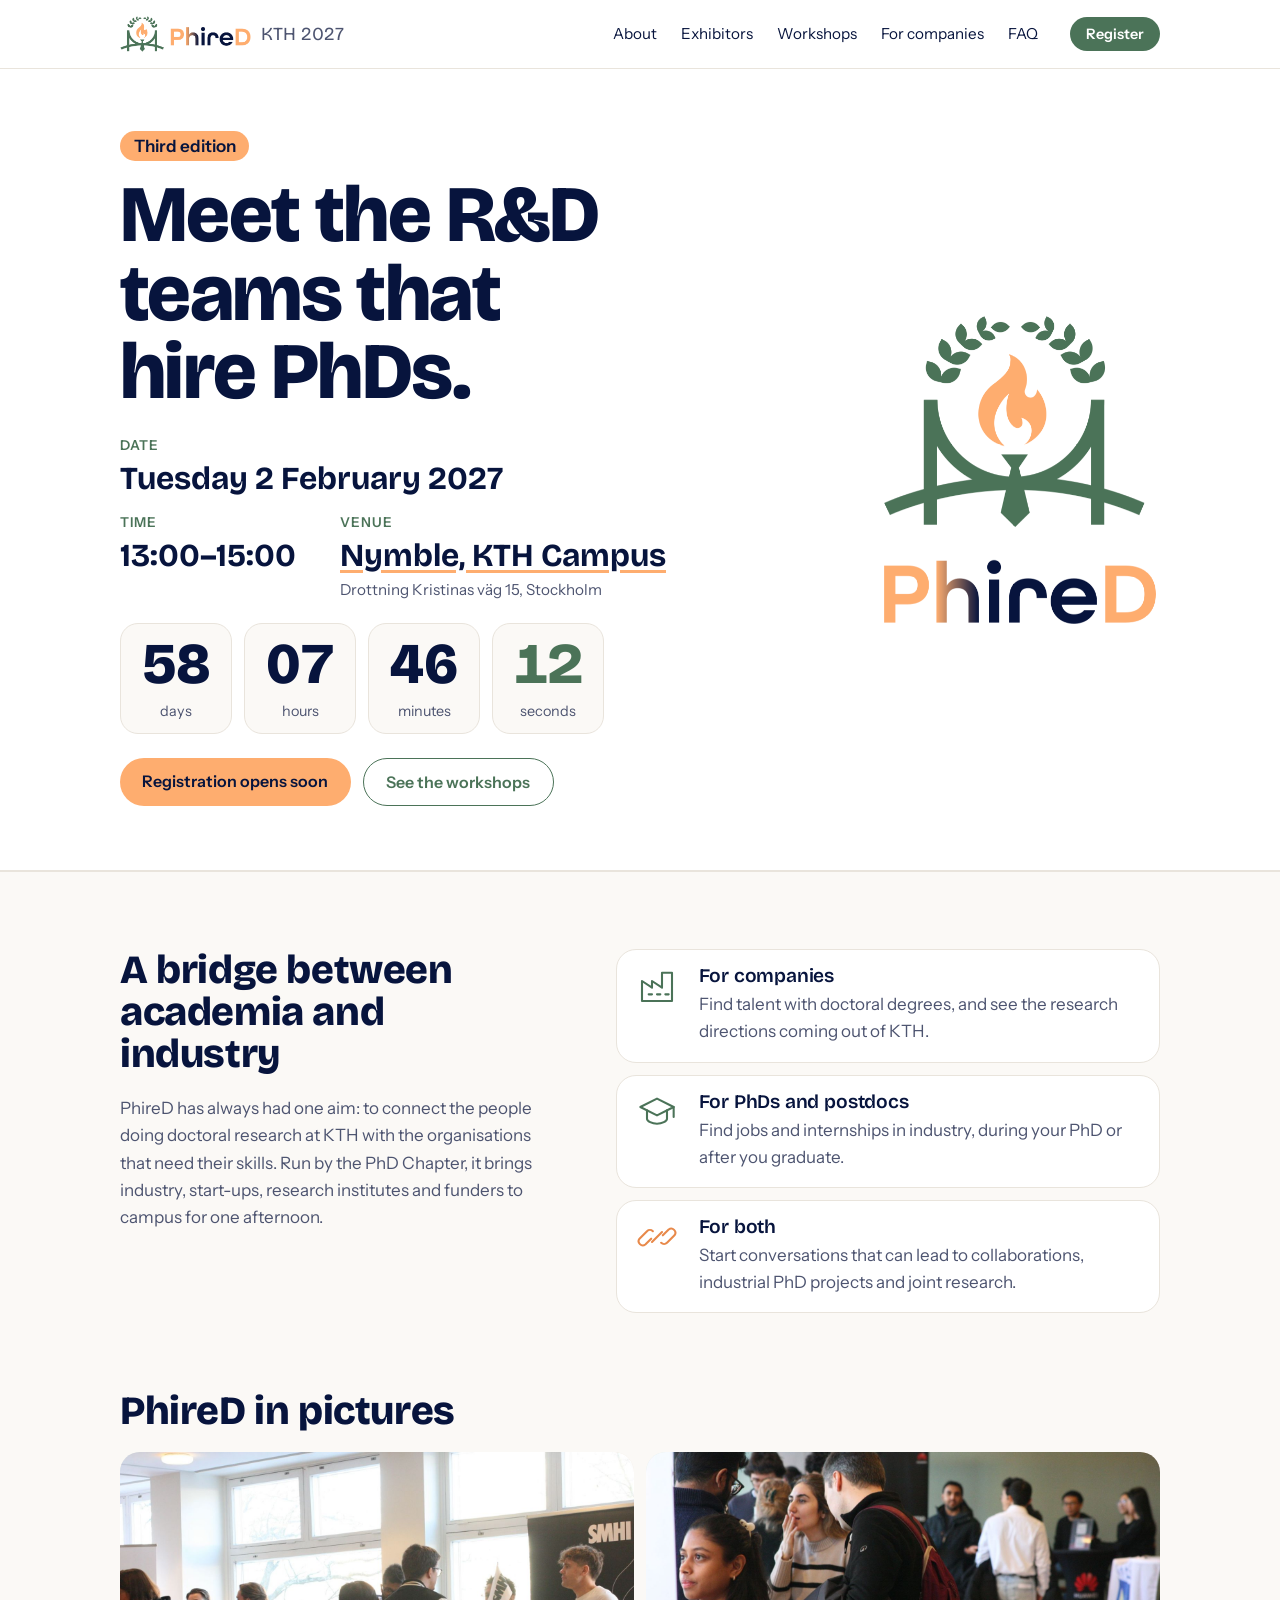
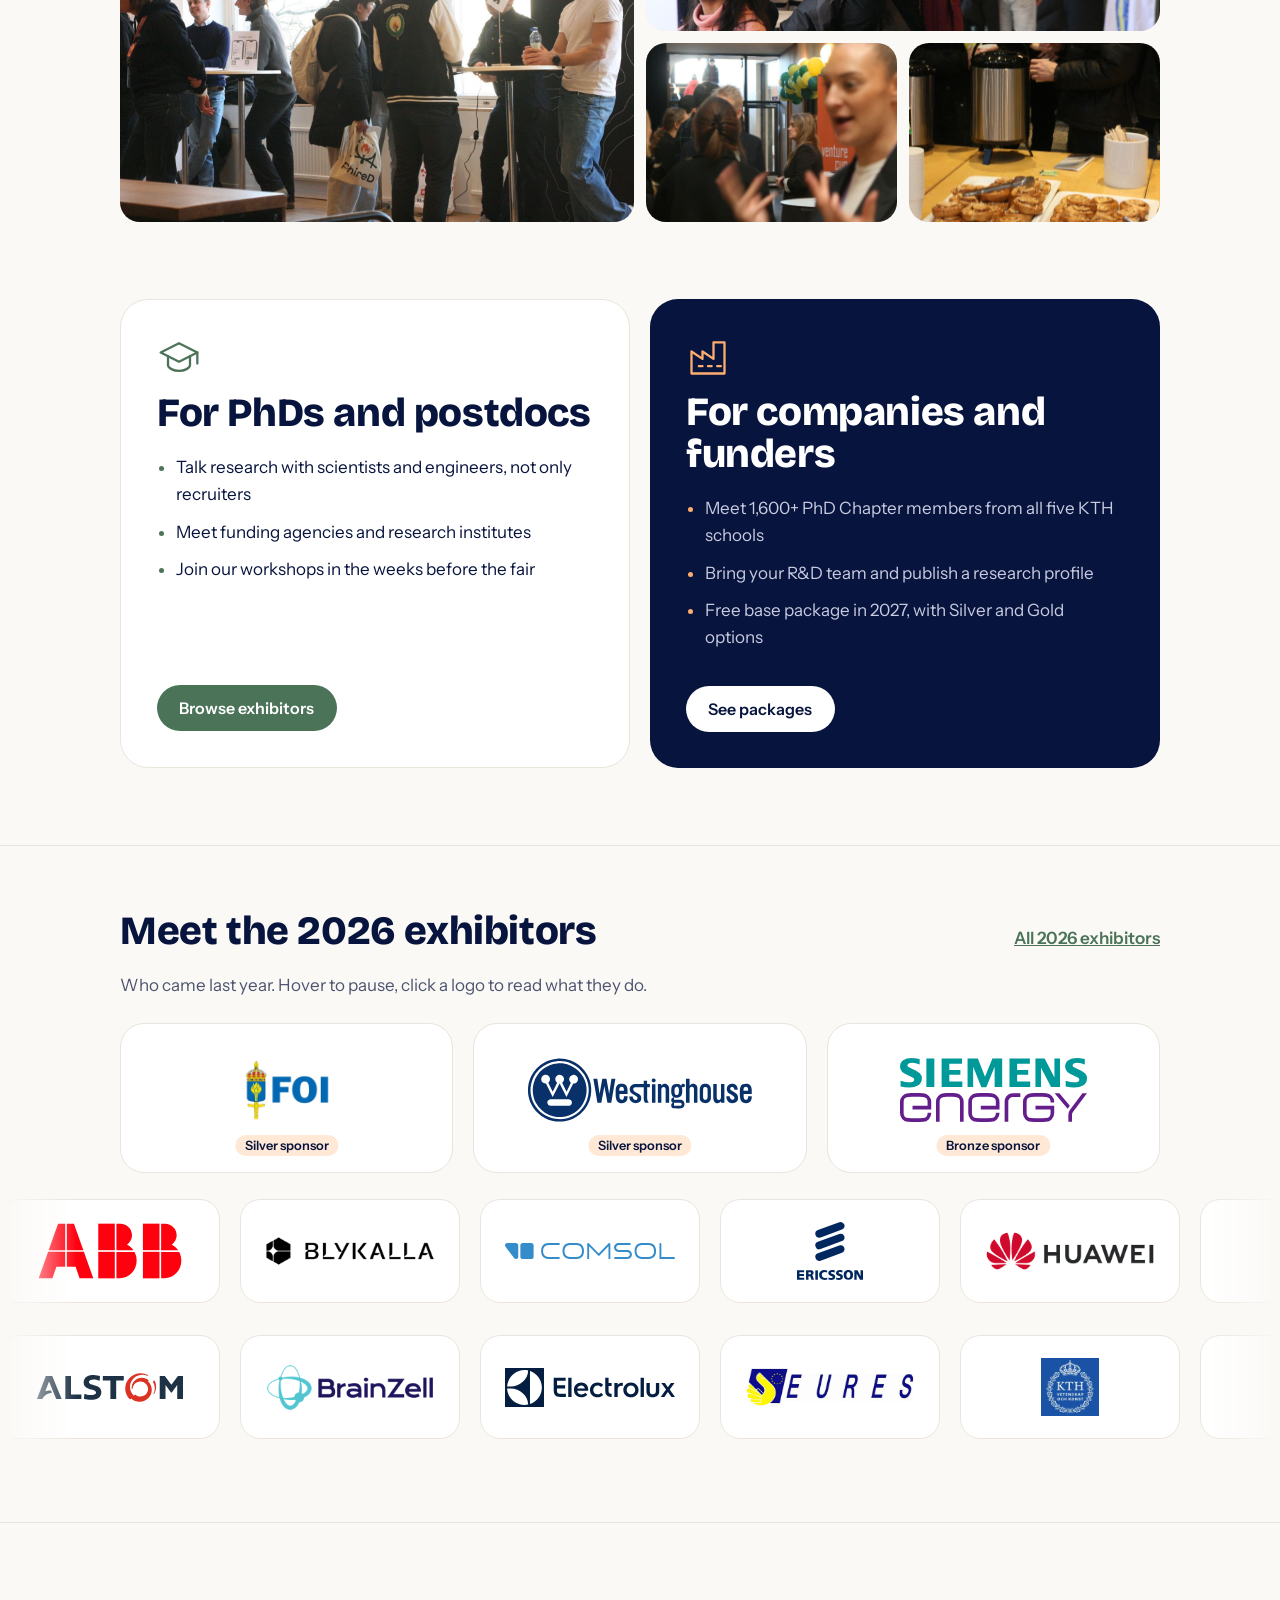
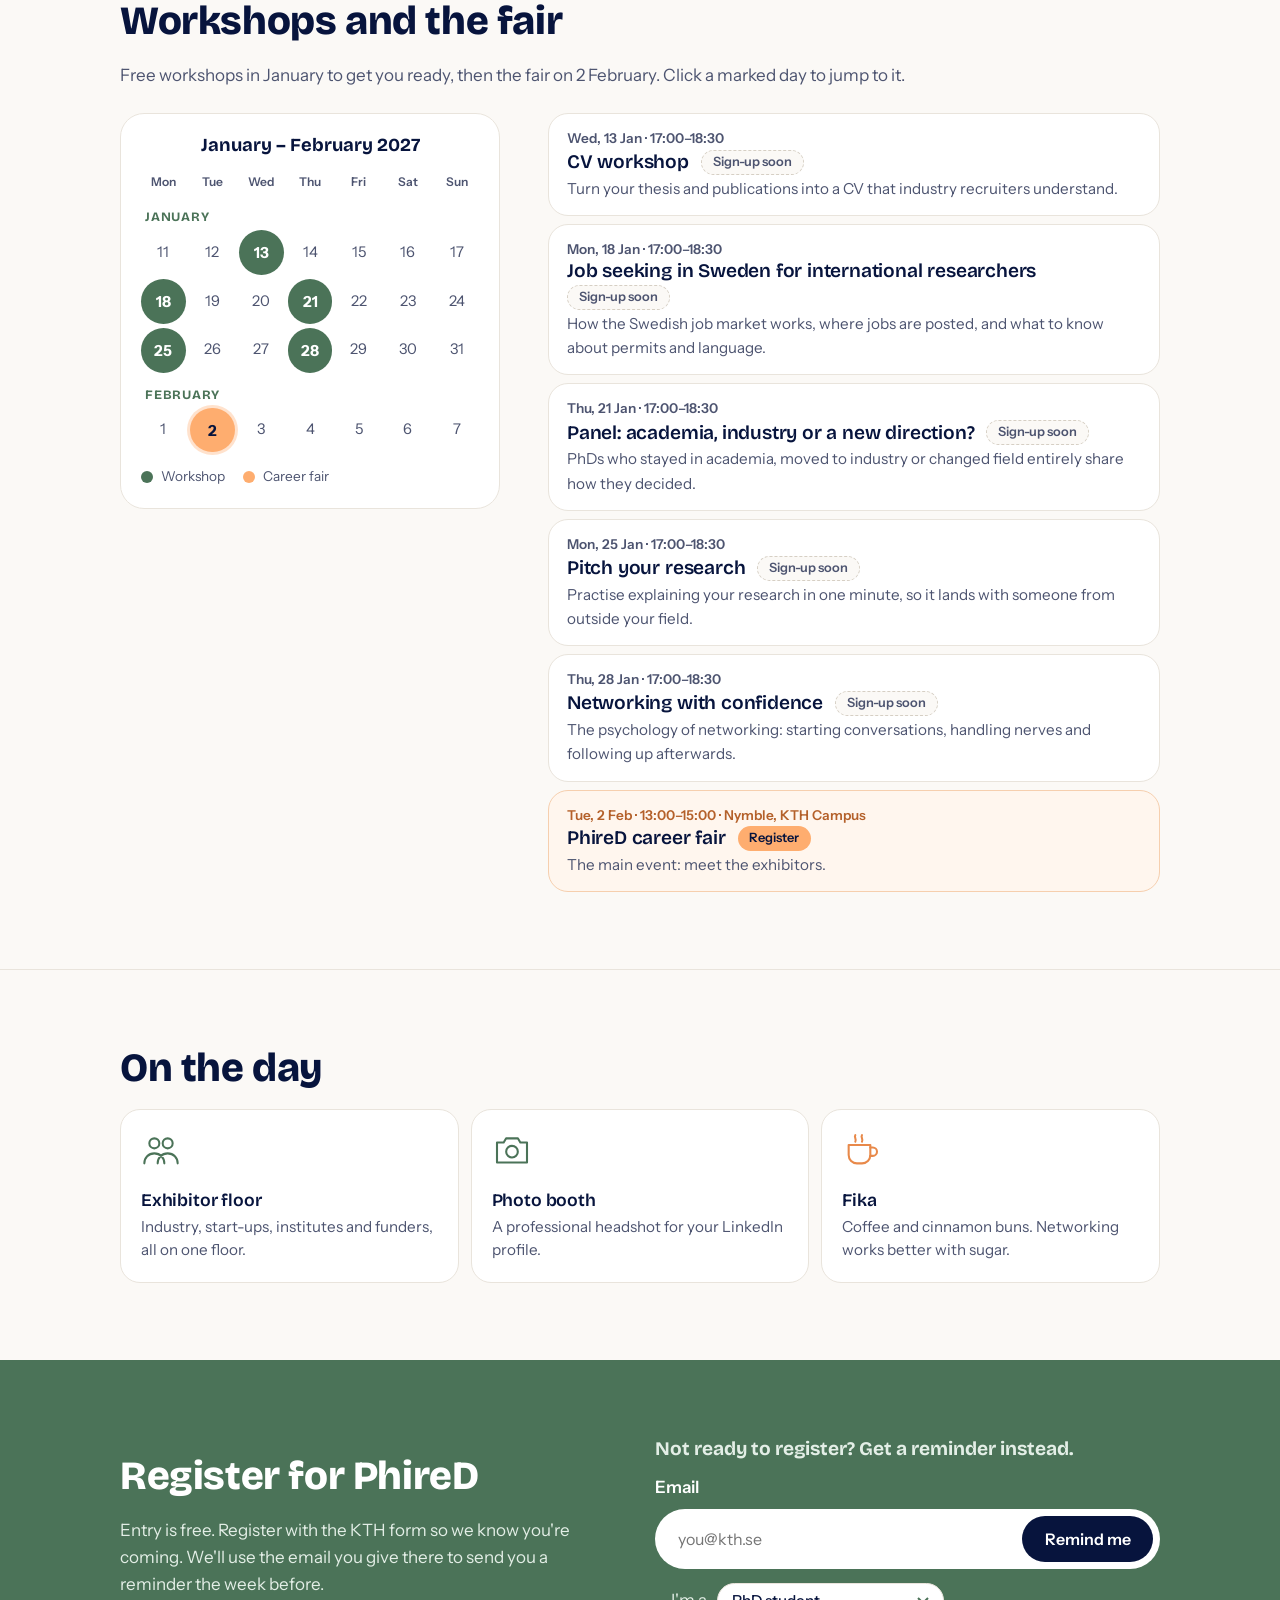
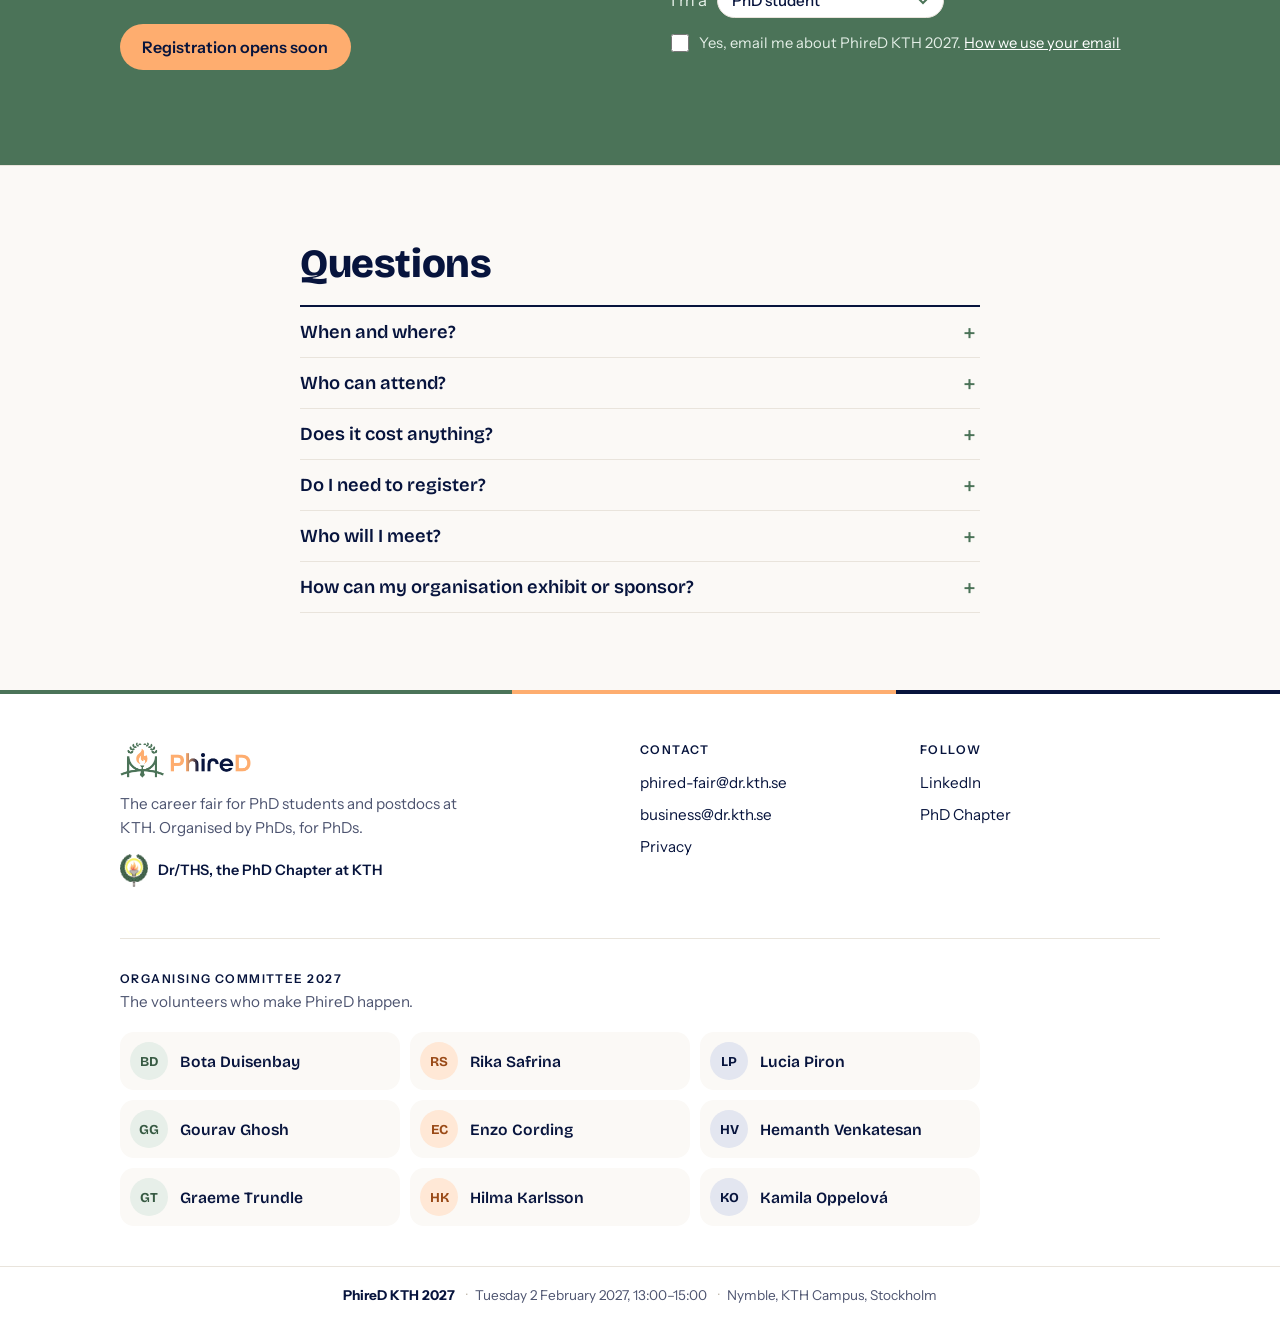
==== index.html @ 4b5f5752 "testing new design and feedback" ====
<!doctype html>
<html lang="en">
<head>
  <meta charset="utf-8">
  <meta name="viewport" content="width=device-width, initial-scale=1">
  <title>PhireD KTH 2027 – Career fair for PhDs and postdocs</title>
  <meta name="description" content="PhireD KTH is the career fair for PhD students and postdocs at KTH. Meet companies, research institutes and funding agencies on 2 February 2027, 13:00–15:00 at Nymble, KTH Campus. Free entry.">

  <meta property="og:title" content="PhireD KTH 2027 – Career fair for PhDs and postdocs">
  <meta property="og:description" content="A bridge between academia and industry. 2 February 2027, 13:00–15:00 at Nymble, KTH Campus. Free entry.">
  <meta property="og:url" content="https://phired.se/">
  <meta property="og:type" content="website">
  <meta property="og:image" content="https://phired.se/images/og.jpg">
  <meta property="og:image:width" content="1200">
  <meta property="og:image:height" content="630">
  <meta name="twitter:card" content="summary_large_image">

  <link rel="icon" href="images/favicon.png" type="image/png">
  <link rel="apple-touch-icon" href="images/apple-touch-icon.png">
  <link rel="preload" href="fonts/bricolage-grotesque.woff" as="font" type="font/woff" crossorigin>
  <link rel="stylesheet" href="style/style.css?v=20261113-10">
</head>
<body id="top">
  <a class="skip-link" href="#main">Skip to content</a>

  <header class="site-header">
    <div class="wrap header-inner">
      <a class="brand" href="./" aria-label="PhireD KTH 2027 home">
        <img class="brand-logo" src="images/phired-logo-wide.png" alt="PhireD" width="131" height="36">
        <span>KTH 2027</span>
      </a>
      <nav class="nav" aria-label="Main">
        <a href="./#why">About</a>
        <a href="companies.html">Exhibitors</a>
        <a href="./#workshops">Workshops</a>
        <a href="exhibit.html">For companies</a>
        <a href="./#faq">FAQ</a>
      </nav>
      <a class="btn btn-small" href="./#register-now">Register</a>
    </div>
  </header>

  <main id="main">

    <!-- HERO with countdown -->
    <section class="hero hero-light">
      <div class="wrap hero-inner">
        <div class="hero-copy">
          <p class="hero-chip"><span class="chip">Third edition</span></p>
          <h1>Meet the R&amp;D teams that hire&nbsp;PhDs.</h1>

          <dl class="event-facts">
            <div>
              <dt>Date</dt>
              <dd><time datetime="2027-02-02">Tuesday 2 February 2027</time></dd>
            </div>
            <div>
              <dt>Time</dt>
              <dd><time datetime="2027-02-02T13:00">13:00</time>–<time datetime="2027-02-02T15:00">15:00</time></dd>
            </div>
            <div>
              <dt>Venue</dt>
              <dd><a href="https://maps.google.com/?q=Nymble+KTH+Stockholm" target="_blank" rel="noopener">Nymble, KTH Campus</a><span class="venue-sub">Drottning Kristinas väg 15, Stockholm</span></dd>
            </div>
          </dl>

          <div class="countdown" id="countdown">
            <p class="visually-hidden" id="countdown-sr"></p>
            <div class="cd-units" aria-hidden="true">
              <div><span class="cd-num" data-unit="days">--</span><span class="cd-label">days</span></div>
              <div><span class="cd-num" data-unit="hours">--</span><span class="cd-label">hours</span></div>
              <div><span class="cd-num" data-unit="minutes">--</span><span class="cd-label">minutes</span></div>
              <div><span class="cd-num" data-unit="seconds">--</span><span class="cd-label">seconds</span></div>
            </div>
            <p class="cd-note" id="countdown-note"></p>
          </div>

          <div class="hero-actions">
            <a class="btn btn-bright" href="#register-now" data-register>Register for free</a>
            <a class="btn btn-ghost" href="#workshops">See the workshops</a>
          </div>
        </div>
        <img class="hero-logo" src="images/phired-logo-stacked.png" alt="PhireD logo: a torch under a laurel wreath, above a bridge" width="320" height="361">
      </div>
    </section>

    <!-- WHY -->
    <section class="section" id="why">
      <div class="wrap why">
        <div class="why-copy">
          <h2>A bridge between academia and industry</h2>
          <p>PhireD has always had one aim: to connect the people doing doctoral research at KTH with the organisations that need their skills. Run by the PhD Chapter, it brings industry, start-ups, research institutes and funders to campus for one afternoon.</p>
        </div>
        <ul class="bridge">
          <li>
            <svg viewBox="0 0 48 48" aria-hidden="true"><path d="M6 42V18l12 8v-8l12 8V8h12v34z"/><path d="M14 34h4M24 34h4M34 34h4"/></svg>
            <h3>For companies</h3>
            <p>Find talent with doctoral degrees, and see the research directions coming out of KTH.</p>
          </li>
          <li>
            <svg viewBox="0 0 48 48" aria-hidden="true"><path d="M4 18 24 8l20 10-20 10z"/><path d="M12 22v10c0 3 6 6 12 6s12-3 12-6V22"/><path d="M44 18v12"/></svg>
            <h3>For PhDs and postdocs</h3>
            <p>Find jobs and internships in industry, during your PhD or after you graduate.</p>
          </li>
          <li>
            <svg viewBox="0 0 48 48" aria-hidden="true"><path d="M17 26l-7 7a5 5 0 0 1-7-7l9-9a5 5 0 0 1 7 0"/><path d="M31 22l7-7a5 5 0 0 1 7 7l-9 9a5 5 0 0 1-7 0"/><path d="M18 30l12-12"/></svg>
            <h3>For both</h3>
            <p>Start conversations that can lead to collaborations, industrial PhD projects and joint research.</p>
          </li>
        </ul>
      </div>
    </section>

    <!-- PHOTOS -->
    <section class="section photos-section" aria-labelledby="photos-title">
      <div class="wrap">
        <h2 id="photos-title">PhireD in pictures</h2>
        <div class="mosaic">
          <figure class="photo photo-big"><img src="images/2026/smhi.jpg" alt="PhD students talking with SMHI researchers at their booth, one carrying a PhireD tote bag" loading="lazy"></figure>
          <figure class="photo photo-wide"><img src="images/2026/crowd.jpg" alt="A crowd of PhD students on the fair floor, with the Huawei booth behind them" loading="lazy"></figure>
          <figure class="photo"><img style="object-position: 30% 40%" src="images/2026/venturecup.jpg" alt="Conversations by the Venture Cup booth, with green and yellow balloons" loading="lazy"></figure>
          <figure class="photo"><img style="object-position: 50% 85%" src="images/2026/fika.jpg" alt="Attendees chatting over coffee and cinnamon buns" loading="lazy"></figure>
        </div>
      </div>
    </section>

    <!-- AUDIENCES -->
    <section class="section audiences">
      <div class="wrap split">
        <article class="panel panel-light" id="phds">
          <svg class="panel-icon" viewBox="0 0 48 48" aria-hidden="true"><path d="M4 18 24 8l20 10-20 10z"/><path d="M12 22v10c0 3 6 6 12 6s12-3 12-6V22"/><path d="M44 18v12"/></svg>
          <h2>For PhDs and postdocs</h2>
          <ul>
            <li>Talk research with scientists and engineers, not only recruiters</li>
            <li>Meet funding agencies and research institutes</li>
            <li>Join our workshops in the weeks before the fair</li>
          </ul>
          <a class="btn" href="companies.html">Browse exhibitors</a>
        </article>

        <article class="panel panel-dark" id="companies">
          <svg class="panel-icon" viewBox="0 0 48 48" aria-hidden="true"><path d="M6 42V18l12 8v-8l12 8V8h12v34z"/><path d="M14 34h4M24 34h4M34 34h4"/></svg>
          <h2>For companies and funders</h2>
          <ul>
            <li>Meet 1,600+ PhD Chapter members from all five KTH schools</li>
            <li>Bring your R&amp;D team and publish a research profile</li>
            <li>Free base package in 2027, with Silver and Gold options</li>
          </ul>
          <a class="btn btn-invert" href="exhibit.html">See packages</a>
        </article>
      </div>
    </section>

    <!-- 2026 EXHIBITORS -->
    <section class="section wall-section" aria-labelledby="wall-title">
      <div class="wrap">
        <div class="section-head">
          <h2 id="wall-title">Meet the 2026 exhibitors</h2>
          <a class="text-link" href="companies.html#2026">All 2026 exhibitors</a>
        </div>
        <p class="section-intro">Who came last year. Hover to pause, click a logo to read what they do.</p>
        <div class="wall" id="exhibitor-wall"></div>
      </div>
    </section>

    <dialog class="co-dialog" id="co-dialog" aria-labelledby="co-dialog-title">
      <button type="button" class="dlg-close" aria-label="Close">×</button>
      <div class="dlg-content"></div>
    </dialog>

    <!-- WORKSHOPS CALENDAR -->
    <section class="section" id="workshops">
      <div class="wrap">
        <h2>Workshops and the fair</h2>
        <p class="section-intro">Free workshops in January to get you ready, then the fair on 2 February. Click a marked day to jump to it.</p>
        <div class="cal-wrap">
          <div class="cal" aria-label="Workshop calendar">
            <p class="cal-title" id="cal-title"></p>
            <div class="cal-grid" id="cal-grid"></div>
            <p class="cal-legend"><span class="key key-ws"></span>Workshop <span class="key key-fair"></span>Career fair</p>
          </div>
          <ol class="workshops" id="workshop-list"></ol>
        </div>
      </div>
    </section>

    <!-- WHAT'S ON -->
    <section class="section" id="whats-on">
      <div class="wrap">
        <h2>On the day</h2>
        <ul class="features">
          <li>
            <svg viewBox="0 0 48 48" aria-hidden="true"><circle cx="16" cy="16" r="6"/><circle cx="32" cy="16" r="6"/><path d="M4 40c0-7 5-12 12-12s12 5 12 12M20 40c0-7 5-12 12-12s12 5 12 12"/></svg>
            <h3>Exhibitor floor</h3>
            <p>Industry, start-ups, institutes and funders, all on one floor.</p>
          </li>
          <li>
            <svg viewBox="0 0 48 48" aria-hidden="true"><path d="M6 15h8l3-5h14l3 5h8v24H6z"/><circle cx="24" cy="26" r="7"/></svg>
            <h3>Photo booth</h3>
            <p>A professional headshot for your LinkedIn profile.</p>
          </li>
          <li>
            <svg viewBox="0 0 48 48" aria-hidden="true"><path d="M8 18h26v12a10 10 0 0 1-10 10h-6A10 10 0 0 1 8 30z"/><path d="M34 21h3a5 5 0 0 1 0 10h-3M16 6c-2 3 2 5 0 8M24 6c-2 3 2 5 0 8"/></svg>
            <h3>Fika</h3>
            <p>Coffee and cinnamon buns. Networking works better with sugar.</p>
          </li>
        </ul>
      </div>
    </section>

    <!-- REGISTER -->
    <section class="signup-band" id="register-now" aria-labelledby="register-title">
      <div class="wrap signup-inner">
        <div>
          <h2 id="register-title">Register for PhireD</h2>
          <p>Entry is free. Register with the KTH form so we know you're coming. We'll use the email you give there to send you a reminder the week before.</p>
          <a class="btn btn-bright" href="#reminders" data-register data-soon="Registration opens soon">Register with the KTH form</a>
        </div>
        <form class="signup" id="register" novalidate>
          <p class="signup-title" id="reminders">Not ready to register? Get a reminder instead.</p>
          <label for="email">Email</label>
          <div class="signup-row">
            <input id="email" name="email" type="email" autocomplete="email" placeholder="you@kth.se" required>
            <button class="btn" type="submit">Remind me</button>
          </div>
          <div class="signup-extra">
            <label class="inline" for="role">I'm a</label>
            <select id="role" name="role">
              <option>PhD student</option>
              <option>Postdoc</option>
              <option>Master's student</option>
              <option>Company or organisation</option>
              <option>Other</option>
            </select>
          </div>
          <label class="consent" for="consent">
            <input id="consent" name="consent" type="checkbox" required>
            <span>Yes, email me about PhireD KTH 2027. <a href="privacy.html">How we use your email</a></span>
          </label>
          <p class="signup-msg" role="status" aria-live="polite"></p>
        </form>
      </div>
    </section>

    <!-- FAQ -->
    <section class="section faq" id="faq">
      <div class="wrap narrow">
        <h2>Questions</h2>
        <details>
          <summary>When and where?</summary>
          <p>Tuesday 2 February 2027, 13:00–15:00, at Nymble, the student union house on KTH Campus, Drottning Kristinas väg 15 (<a href="https://maps.google.com/?q=Nymble+KTH+Stockholm">map</a>).</p>
        </details>
        <details>
          <summary>Who can attend?</summary>
          <p>PhD students and postdocs at any stage, from KTH and other universities.</p>
        </details>
        <details>
          <summary>Does it cost anything?</summary>
          <p>No. Entry is free, and so are the workshops.</p>
        </details>
        <details>
          <summary>Do I need to register?</summary>
          <p>Yes, please <a href="#register-now">register with the KTH form</a>. It helps us plan, and we'll send you a reminder the week before. Workshops have their own sign-up, linked in the <a href="#workshops">calendar</a>.</p>
        </details>
        <details>
          <summary>Who will I meet?</summary>
          <p>Companies, research institutes such as RISE and FOI, start-ups, and funders such as the Swedish Research Council and SSF. Many bring people from their R&amp;D teams.</p>
        </details>
        <details>
          <summary>How can my organisation exhibit or sponsor?</summary>
          <p>See the <a href="exhibit.html">packages for companies</a>, or email <a href="mailto:business@dr.kth.se">business@dr.kth.se</a>.</p>
        </details>
      </div>
    </section>


  </main>

  <footer class="site-footer">
    <div class="wrap footer-top">
      <div class="footer-about">
        <img class="footer-logo" src="images/phired-logo-wide.png" alt="PhireD" width="131" height="36">
        <p>The career fair for PhD students and postdocs at KTH. Organised by PhDs, for PhDs.</p>
        <a class="footer-chapter" href="https://www.dr.kth.se/">
          <img src="images/phd-chapter-logo.png" alt="" width="28" height="32">
          <span>Dr/THS, the PhD Chapter at KTH</span>
        </a>
      </div>
      <div>
        <p class="footer-head">Contact</p>
        <ul class="footer-links">
          <li><a href="mailto:phired-fair@dr.kth.se">phired-fair@dr.kth.se</a></li>
          <li><a href="mailto:business@dr.kth.se">business@dr.kth.se</a></li>
          <li><a href="privacy.html">Privacy</a></li>
        </ul>
      </div>
      <div>
        <p class="footer-head">Follow</p>
        <ul class="footer-links">
          <li><a href="https://www.linkedin.com/company/phired-kth/">LinkedIn</a></li>
          <li><a href="https://www.dr.kth.se/">PhD Chapter</a></li>
        </ul>
      </div>
    </div>

    <div class="wrap">
      <div class="footer-crew">
      <p class="footer-head">Organising committee 2027</p>
      <p class="footer-crew-intro">The volunteers who make PhireD happen.</p>
      <!-- The order is shuffled on every page load (js/site.js). To add roles later, give everyone one:
           <li><span class="avatar-sm">AB</span>Name <small>Role</small></li> -->
      <ul class="footer-team" id="footer-team">
          <li><span class="avatar-sm" aria-hidden="true">EC</span>Enzo Cording</li>
          <li><span class="avatar-sm" aria-hidden="true">BD</span>Bota Duisenbay</li>
          <li><span class="avatar-sm" aria-hidden="true">GG</span>Gourav Ghosh</li>
          <li><span class="avatar-sm" aria-hidden="true">HK</span>Hilma Karlsson</li>
          <li><span class="avatar-sm" aria-hidden="true">KO</span>Kamila Oppelová</li>
          <li><span class="avatar-sm" aria-hidden="true">LP</span>Lucia Piron</li>
          <li><span class="avatar-sm" aria-hidden="true">RS</span>Rika Safrina</li>
          <li><span class="avatar-sm" aria-hidden="true">GT</span>Graeme Trundle</li>
          <li><span class="avatar-sm" aria-hidden="true">HV</span>Hemanth Venkatesan</li>
      </ul>
      </div>
    </div>

    <div class="footer-bottom">
      <p><b>PhireD KTH 2027</b> <span>Tuesday 2 February 2027, 13:00–15:00</span> <span>Nymble, KTH Campus, Stockholm</span></p>
    </div>
  </footer>

  <script src="data/companies.js?v=20261113-10"></script>
  <script src="js/site.js?v=20261113-10"></script>
</body>
</html>
---- style/style.css ----
/* PhireD KTH 2027 */

/* Fonts are hosted here (SIL Open Font License, see fonts/OFL-*.txt) */
@font-face {
  font-family: "Bricolage Grotesque";
  src: url("../fonts/bricolage-grotesque.woff") format("woff");
  font-weight: 200 800;
  font-display: swap;
}
@font-face {
  font-family: "Instrument Sans";
  src: url("../fonts/instrument-sans.woff") format("woff");
  font-weight: 400 700;
  font-display: swap;
}

:root {
  --paper: #fbf9f6;
  --ink: #07143d;
  --ink-soft: #4d5470;
  --signal: #4b7358;
  --signal-deep: #375a43;
  --marigold: #fead6f;
  --line: #e9e4dc;
  --white: #ffffff;

  --display: "Bricolage Grotesque", system-ui, sans-serif;
  --body: "Instrument Sans", system-ui, sans-serif;

  --wrap: 1120px;
  --gutter: clamp(16px, 4vw, 40px);
  --section: clamp(48px, 6vw, 80px);
}

*, *::before, *::after { box-sizing: border-box; }
[hidden] { display: none !important; }

html { scroll-behavior: smooth; scroll-padding-top: 80px; }

body {
  margin: 0;
  background: var(--paper);
  color: var(--ink);
  font-family: var(--body);
  font-size: 1.0625rem;
  line-height: 1.6;
  -webkit-font-smoothing: antialiased;
}

h1, h2, h3 {
  font-family: var(--display);
  line-height: 1.05;
  margin: 0 0 0.5em;
  letter-spacing: -0.01em;
}
h2 { font-size: clamp(1.75rem, 3.4vw, 2.5rem); font-weight: 800; }
h3 { font-size: 1.2rem; font-weight: 600; letter-spacing: -0.01em; }
p { margin: 0 0 1em; }
a { color: var(--signal); }

:focus-visible { outline: 3px solid var(--marigold); outline-offset: 3px; border-radius: 4px; }

.wrap { max-width: var(--wrap); margin: 0 auto; padding: 0 var(--gutter); }
.narrow { max-width: 760px; }

/* Buttons */
.btn {
  display: inline-block;
  font: 600 1rem/1 var(--body);
  padding: 0.95em 1.4em;
  border-radius: 999px;
  border: 0;
  background: var(--signal);
  color: var(--white);
  text-decoration: none;
  cursor: pointer;
  white-space: nowrap;
}
.btn:hover { background: var(--signal-deep); }
.btn-small { padding: 0.7em 1.1em; font-size: 0.9rem; }
.btn-invert { background: var(--white); color: var(--ink); }
.btn-invert:hover { background: var(--marigold); }

/* Header */
.site-header {
  position: sticky; top: 0; z-index: 10;
  background: var(--white);
  backdrop-filter: blur(8px);
  border-bottom: 1px solid var(--line);
}
.header-inner { display: flex; align-items: center; gap: 32px; height: 68px; }
.brand {
  display: flex; align-items: center; gap: 10px;
  font: 600 1.15rem var(--display);
  color: var(--ink); text-decoration: none;
}
.brand b { font-weight: 400; color: var(--ink-soft); }
.brand-logo { height: 36px; width: auto; display: block; }
.brand > span { font-weight: 400; color: var(--ink-soft); }
.nav { display: flex; gap: 24px; margin-left: auto; }
.nav a { color: var(--ink); text-decoration: none; font-size: 0.95rem; }
.nav a:hover { color: var(--signal); }
.nav a[aria-current="page"] { color: var(--signal); font-weight: 600; }

/* Hero */
.hero { padding: clamp(48px, 8vw, 104px) 0 clamp(64px, 9vw, 120px); overflow: hidden; }
.hero-inner { display: grid; grid-template-columns: 1.25fr 1fr; align-items: center; gap: 40px; }
.hero-when { display: flex; align-items: center; gap: 12px; font-weight: 500; color: var(--ink-soft); margin-bottom: 28px; }
.chip { background: var(--marigold); color: var(--ink); font-weight: 600; padding: 0.3em 0.8em; border-radius: 999px; }
.hero h1 {
  font-size: clamp(3rem, 8.2vw, 6.4rem);
  font-weight: 800;
  letter-spacing: -0.02em;
  line-height: 0.98;
  margin-bottom: 0.35em;
}
.lead { font-size: clamp(1.15rem, 1.8vw, 1.35rem); color: var(--ink-soft); max-width: 34ch; }

.signup { margin-top: 36px; max-width: 520px; }
.signup > label:first-child { display: block; font-weight: 600; margin-bottom: 10px; }
.signup-row { display: flex; gap: 8px; background: var(--white); border: 1px solid var(--line); border-radius: 999px; padding: 6px; }
.signup input[type="email"] {
  flex: 1; min-width: 0;
  border: 0; background: transparent;
  font: 1rem var(--body); color: var(--ink);
  padding: 0 16px;
}
.signup input[type="email"]:focus { outline: none; }
.signup-row:focus-within { border-color: var(--signal); box-shadow: 0 0 0 3px rgba(75, 115, 88, 0.2); }
.signup-msg { min-height: 1.6em; margin: 10px 0 0 16px; font-size: 0.95rem; color: var(--ink-soft); }

/* Sections */
.section { padding: var(--section) 0; border-top: 1px solid var(--line); }
.section-intro { color: var(--ink-soft); margin-bottom: 24px; }

.two-col { display: grid; grid-template-columns: 1.3fr 1fr; gap: clamp(32px, 6vw, 88px); align-items: start; }
.two-col p { max-width: 62ch; }

.facts { margin: 0; border-top: 2px solid var(--ink); }
.facts div { display: grid; grid-template-columns: 110px 1fr; gap: 16px; padding: 14px 0; border-bottom: 1px solid var(--line); }
.facts dt { font-weight: 600; }
.facts dd { margin: 0; color: var(--ink-soft); }

/* Audiences */
.audiences { border-top: 0; padding-top: 0; }
.split { display: grid; grid-template-columns: 1fr 1fr; gap: 20px; }
.panel { padding: clamp(28px, 4vw, 48px); border-radius: 28px; display: flex; flex-direction: column; }
.panel ul { padding-left: 1.1em; margin: 0 0 32px; flex: 1; }
.panel li { margin-bottom: 0.6em; }
.panel .btn { align-self: flex-start; }
.panel-light { background: var(--white); border: 1px solid var(--line); }
.panel-light li::marker { color: var(--signal); }
.panel-dark { background: var(--ink); color: var(--white); }
.panel-dark li { color: #c9cbe0; }
.panel-dark li::marker { color: var(--marigold); }

/* Timeline (a real sequence: times of the day) */
.timeline { list-style: none; margin: 0; padding: 0; max-width: 760px; }
.timeline li { display: grid; grid-template-columns: 96px 1fr; gap: 24px; position: relative; padding-bottom: 32px; }
.timeline li:not(:last-child)::after {
  content: ""; position: absolute; left: 132px; top: 22px; bottom: -8px;
  width: 2px; background: var(--line);
}
.timeline time { font: 600 1.2rem var(--display); color: var(--signal); }
.timeline li > div { padding-left: 32px; position: relative; }
.timeline li > div::before {
  content: ""; position: absolute; left: 6px; top: 7px;
  width: 14px; height: 14px; border-radius: 50%;
  background: var(--paper); border: 3px solid var(--signal);
}
.timeline h3 { margin-bottom: 0.2em; }
.timeline p { color: var(--ink-soft); margin: 0; }

/* FAQ */
.faq details { border-bottom: 1px solid var(--line); }
.faq details:first-of-type { border-top: 2px solid var(--ink); }
.faq summary {
  cursor: pointer; list-style: none;
  font: 600 1.15rem var(--display);
  padding: 20px 40px 20px 0; position: relative;
}
.faq summary::-webkit-details-marker { display: none; }
.faq summary::after {
  content: "+"; position: absolute; right: 4px; top: 50%; transform: translateY(-50%);
  font-size: 1.6rem; font-weight: 400; color: var(--signal); transition: transform 0.2s;
}
.faq details[open] summary::after { transform: translateY(-50%) rotate(45deg); }
.faq details p { color: var(--ink-soft); padding-bottom: 12px; max-width: 62ch; }

/* Organisers */
.logos { list-style: none; padding: 0; margin: 32px 0 0; display: grid; grid-template-columns: repeat(4, 1fr); gap: 16px; }
.logos li {
  display: grid; place-items: center; height: 96px;
  border: 1.5px dashed #d6cfc4; border-radius: 16px;
  color: #9a9384; font-size: 0.9rem;
}



/* Sign-up extras */
.signup-extra { display: flex; align-items: center; gap: 10px; margin: 14px 0 0 16px; }
.signup-extra .inline { color: var(--ink-soft); }
.signup select {
  font: 500 0.95rem var(--body); color: var(--ink);
  background: var(--white); border: 1px solid var(--line); border-radius: 999px;
  padding: 0.45em 2.2em 0.45em 0.9em;
  appearance: none;
  background-image: url("data:image/svg+xml,%3Csvg xmlns='http://www.w3.org/2000/svg' width='12' height='8'%3E%3Cpath d='M1 1l5 5 5-5' fill='none' stroke='%234b7358' stroke-width='2'/%3E%3C/svg%3E");
  background-repeat: no-repeat; background-position: right 0.9em center;
}
.consent { display: flex; gap: 10px; align-items: flex-start; margin: 14px 0 0 16px; font-size: 0.92rem; color: var(--ink-soft); line-height: 1.5; }
.consent input { width: 18px; height: 18px; margin: 2px 0 0; accent-color: var(--signal); flex: none; }

.text-link { font-weight: 600; }
.small { font-size: 0.9rem; color: var(--ink-soft); margin-top: 10px; }
.visually-hidden { position: absolute; width: 1px; height: 1px; overflow: hidden; clip: rect(0 0 0 0); white-space: nowrap; }
.btn-ghost { background: transparent; color: var(--signal); border: 1.5px solid var(--signal); }
.btn-ghost:hover { background: var(--signal); color: var(--white); }

/* Sub-page header */
.page-head { padding: clamp(48px, 7vw, 88px) 0 clamp(32px, 4vw, 48px); }
.page-head h1 { font-size: clamp(2.6rem, 6vw, 4.6rem); font-weight: 800; letter-spacing: -0.02em; line-height: 1; }
.page-head .lead { max-width: 58ch; }
.notice {
  display: inline-block; margin-top: 8px;
  background: #fff4dc; border: 1px solid #f4d27e; color: #6b4b00;
  padding: 0.6em 1em; border-radius: 12px; font-size: 0.95rem;
}

/* Company directory */
.directory { padding-bottom: var(--section); }
.dir-controls { display: grid; gap: 16px; padding-bottom: 24px; border-bottom: 2px solid var(--ink); }
#company-search {
  width: 100%; max-width: 560px;
  font: 1rem var(--body); color: var(--ink);
  background: var(--white); border: 1px solid var(--line); border-radius: 999px;
  padding: 0.85em 1.2em;
}
#company-search:focus { outline: none; border-color: var(--signal); box-shadow: 0 0 0 3px rgba(75, 115, 88, 0.2); }
.filters { display: flex; flex-wrap: wrap; gap: 8px; }
.filter {
  font: 500 0.9rem var(--body); color: var(--ink);
  background: transparent; border: 1px solid #d6cfc4; border-radius: 999px;
  padding: 0.45em 0.95em; cursor: pointer;
}
.filter:hover { border-color: var(--signal); color: var(--signal); }
.filter[aria-pressed="true"] { background: var(--ink); border-color: var(--ink); color: var(--white); }
.dir-count { color: var(--ink-soft); font-size: 0.95rem; margin: 16px 0 0; }

.company-list { list-style: none; margin: 0; padding: 0; }
.company-list > li { border-bottom: 1px solid var(--line); }
.co summary {
  list-style: none; cursor: pointer;
  display: grid; grid-template-columns: 64px 1fr auto; gap: 20px; align-items: start;
  padding: 24px 0;
}
.co summary::-webkit-details-marker { display: none; }
.co summary:hover .co-name { color: var(--signal); }
.co-logo { width: 64px; height: 64px; border-radius: 16px; object-fit: contain; background: var(--white); border: 1px solid var(--line); }
.co-mono { display: grid; place-items: center; font: 800 1.3rem var(--display); border: 0; }
.tone-0 { background: var(--signal); color: var(--white); }
.tone-1 { background: var(--ink); color: var(--white); }
.tone-2 { background: var(--marigold); color: var(--ink); }
.co-head { display: grid; gap: 6px; }
.co-name { font: 600 1.35rem/1.15 var(--display); letter-spacing: -0.01em; }
.co-example {
  font: 500 0.75rem var(--body); vertical-align: middle;
  color: #6b4b00; background: #fff4dc; border-radius: 999px; padding: 0.2em 0.6em; margin-left: 6px;
}
.co-badge {
  font: 600 0.75rem var(--body); vertical-align: middle;
  color: var(--ink); background: var(--marigold); border-radius: 999px; padding: 0.2em 0.65em; margin-left: 6px;
}
.co-line { color: var(--ink-soft); max-width: 62ch; }
.co-tags { display: flex; flex-wrap: wrap; gap: 6px; margin-top: 4px; }
.co-tags span { font-size: 0.82rem; color: var(--signal-deep); background: #e7efe9; border-radius: 999px; padding: 0.2em 0.7em; }
.co-meta { display: grid; justify-items: end; text-align: right; font-size: 0.9rem; color: var(--ink-soft); position: relative; padding-right: 36px; }
.co-meta::after {
  content: "+"; position: absolute; right: 4px; top: -6px;
  font-size: 1.7rem; color: var(--signal); transition: transform 0.2s;
}
.co[open] .co-meta::after { transform: rotate(45deg); }
.co-body {
  display: grid; grid-template-columns: repeat(2, minmax(0, 1fr)); gap: 24px 48px;
  padding: 0 0 32px 84px;
}
.co-body h3 { font-size: 1rem; margin-bottom: 0.3em; }
.co-body p { color: var(--ink-soft); margin: 0; max-width: 60ch; }
.co-body ul { margin: 0; padding-left: 1.1em; color: var(--ink-soft); }
.co-links { grid-column: 1 / -1; display: flex; flex-wrap: wrap; gap: 10px; }
.co-links a {
  font-weight: 600; text-decoration: none;
  border: 1.5px solid var(--signal); border-radius: 999px; padding: 0.45em 1em;
}
.co-links a:hover { background: var(--signal); color: var(--white); }
.no-results { padding: 40px 0; color: var(--ink-soft); }

/* Prose pages */
.prose h2 { font-size: 1.4rem; margin-top: 1.6em; }
.prose p, .prose li { color: var(--ink-soft); }
.prose ul { padding-left: 1.2em; }

/* ===== v2: hero with countdown, stats, visuals ===== */
.skip-link { position: absolute; left: -9999px; top: 8px; z-index: 20; background: var(--white); color: var(--ink); padding: 10px 16px; border-radius: 8px; }
.skip-link:focus { left: 8px; }

.hero-dark { position: relative; background: var(--ink); color: var(--white); padding: clamp(56px, 8vw, 112px) 0 clamp(64px, 8vw, 112px); }
.hero-dark .hero-inner { display: grid; grid-template-columns: 1.5fr 1fr; gap: 40px; align-items: center; }
.hero-dark h1 { color: var(--white); max-width: 12ch; }
.hero-dark .lead { color: #c9cbe0; max-width: 40ch; }

.countdown { margin-top: 36px; }
.cd-units { display: flex; gap: 12px; }
.cd-units > div {
  display: grid; justify-items: center; min-width: 112px; padding: 16px 18px 12px;
  border: 1px solid rgba(255, 255, 255, 0.16); border-radius: 18px; background: rgba(255, 255, 255, 0.05);
}
.cd-num { font: 800 clamp(2.2rem, 4.6vw, 3.6rem)/1 var(--display); font-variant-numeric: tabular-nums; letter-spacing: -0.01em; }
.cd-units > div:last-child .cd-num { color: var(--marigold); }
.cd-label { font-size: 0.9rem; color: #c9cbe0; margin-top: 6px; }
.cd-note { margin: 12px 0 0; font-size: 0.92rem; color: #a7aacb; }
.cd-done .cd-units { display: none; }
.cd-done .cd-note { font: 600 1.3rem var(--display); color: var(--white); }

.hero-actions { display: flex; flex-wrap: wrap; gap: 12px; margin-top: 32px; }
.btn-bright { background: var(--marigold); color: var(--ink); }
.btn-bright:hover { background: var(--white); }
.btn-outline-light { background: transparent; color: var(--white); box-shadow: inset 0 0 0 1.5px rgba(255, 255, 255, 0.55); }
.btn-outline-light:hover { background: var(--white); color: var(--ink); }

/* Why */
.why { display: grid; grid-template-columns: 1fr 1.3fr; gap: clamp(32px, 6vw, 80px); align-items: center; }
.why-copy p { color: var(--ink-soft); max-width: 44ch; }

/* Photo mosaic */
.photos-section { padding-top: 0; border-top: 0; }
.mosaic { display: grid; grid-template-columns: repeat(4, 1fr); grid-auto-rows: clamp(150px, 17vw, 220px); gap: 12px; margin-top: 28px; }
.photo {
  position: relative; margin: 0; border-radius: 20px; overflow: hidden;
  background:
    url("data:image/svg+xml,%3Csvg xmlns='http://www.w3.org/2000/svg' width='48' height='48' fill='none' stroke='%234b7358' stroke-width='2' stroke-linejoin='round'%3E%3Cpath d='M6 15h8l3-5h14l3 5h8v24H6z'/%3E%3Ccircle cx='24' cy='26' r='7'/%3E%3C/svg%3E") center 42% / 44px no-repeat,
    linear-gradient(135deg, #e7efe9, #ffe8d6);
}
.photo-big { grid-column: span 2; grid-row: span 2; }
.photo-wide { grid-column: span 2; }
.photo img { position: absolute; inset: 0; width: 100%; height: 100%; object-fit: cover; }
.notice a { color: inherit; font-weight: 600; }

/* What's on */
.features { list-style: none; margin: 0; padding: 0; display: grid; grid-template-columns: repeat(3, 1fr); gap: 12px; }
.features li { background: var(--white); border: 1px solid var(--line); border-radius: 20px; padding: 24px 20px; }
.features svg { width: 40px; height: 40px; fill: none; stroke: var(--signal); stroke-width: 2.5; stroke-linecap: round; stroke-linejoin: round; margin-bottom: 14px; }
.features li:nth-child(3) svg { stroke: #e8894a; }
.features h3 { font-size: 1.1rem; margin-bottom: 0.35em; }
.features p { color: var(--ink-soft); font-size: 0.95rem; line-height: 1.5; margin: 0; }

/* Panel icons */
.panel-icon { width: 44px; height: 44px; fill: none; stroke: var(--signal); stroke-width: 2.5; stroke-linejoin: round; stroke-linecap: round; margin-bottom: 18px; }
.panel-dark .panel-icon { stroke: var(--marigold); }

/* Exhibitor wall */
.wall-section { padding-top: clamp(48px, 6vw, 88px); }
.section-head { display: flex; justify-content: space-between; align-items: baseline; gap: 16px; flex-wrap: wrap; }
.wall ul { list-style: none; margin: 16px 0 0; padding: 0; display: grid; grid-template-columns: repeat(auto-fill, minmax(168px, 1fr)); gap: 10px; }
.wall li > button {
  display: flex; flex-direction: column; align-items: center; justify-content: center; gap: 4px;
  height: 100%; min-height: 84px; padding: 12px; text-align: center;
  background: var(--white); border: 1px solid var(--line); border-radius: 14px;
  font: 600 1rem/1.2 var(--display); color: var(--ink); text-decoration: none; cursor: pointer; width: 100%;
}
.wall li > button:hover { border-color: var(--signal); color: var(--signal); }
.wall img { max-width: 100%; max-height: 44px; object-fit: contain; }
.wall .wall-sponsors { grid-template-columns: repeat(auto-fit, minmax(220px, 1fr)); }
.wall-sponsors li > button { background: var(--ink); border-color: var(--ink); color: var(--white); font-size: 1.5rem; min-height: 110px; }
.wall-sponsors li > button:hover { background: var(--signal); border-color: var(--signal); color: var(--white); }
.wall em { font: 500 0.78rem var(--body); font-style: normal; color: var(--marigold); }

/* Sign-up band */
.signup-band { background: var(--signal); color: var(--white); padding: var(--section) 0; }
.signup-inner { display: grid; grid-template-columns: 1fr 1.1fr; gap: clamp(32px, 6vw, 80px); align-items: center; }
.signup-band h2 { color: var(--white); }
.signup-band p { color: #e3eee6; max-width: 44ch; }
.signup-band .signup { margin: 0; }
.signup-band .signup > label:first-child { color: var(--white); }
.signup-band .signup-row { border-color: transparent; }
.signup-band .signup-row .btn { background: var(--ink); }
.signup-band .signup-row .btn:hover { background: #1b2a5c; }
.signup-band .signup-extra .inline, .signup-band .consent { color: #e3eee6; }
.signup-band .consent a { color: var(--white); }
.signup-band .signup-msg { color: var(--white); font-weight: 500; }
.signup-band .signup-row:focus-within { box-shadow: 0 0 0 3px var(--marigold); }

.jump { display: flex; flex-wrap: wrap; gap: 20px; margin: 0; }
.dir-title { margin-bottom: 0.3em; }
.directory .notice { margin: 0 0 24px; }

/* Organiser */
.organiser-inner { display: grid; grid-template-columns: 1.4fr 1fr; gap: clamp(32px, 6vw, 80px); align-items: center; }
.organiser-inner p { color: var(--ink-soft); max-width: 56ch; }
.organiser .logos { grid-template-columns: 1fr 1fr; margin: 0; }

/* Timeline: wider time column for "Weeks before" */
.timeline li { grid-template-columns: 120px 1fr; }
.timeline li:not(:last-child)::after { left: 156px; }

/* Responsive */
@media (max-width: 900px) {
  .header-inner { flex-wrap: wrap; height: auto; padding-top: 12px; gap: 8px 16px; justify-content: space-between; }
  .nav {
    order: 3; width: 100%; margin: 0 calc(var(--gutter) * -1); padding: 4px var(--gutter) 12px;
    gap: 20px; overflow-x: auto; white-space: nowrap; scrollbar-width: none;
  }
  .nav::-webkit-scrollbar { display: none; }
  html { scroll-padding-top: 120px; }
  .hero-inner { grid-template-columns: 1fr; }
  .two-col, .split { grid-template-columns: 1fr; }
  .logos { grid-template-columns: repeat(2, 1fr); }
  .co-body { grid-template-columns: 1fr; }
}

@media (max-width: 520px) {
  .signup-row { flex-direction: column; border-radius: 20px; }
  .signup input[type="email"] { padding: 12px 14px; }
  .signup-row .btn { width: 100%; }
  .timeline li { grid-template-columns: 64px 1fr; gap: 12px; }
  .timeline li:not(:last-child)::after { left: 88px; }
  .timeline li > div { padding-left: 32px; }
  .facts div { grid-template-columns: 90px 1fr; }
  .btn-small { padding: 0.6em 0.9em; font-size: 0.85rem; }
  .signup-extra, .consent { margin-left: 4px; }
  .co summary { grid-template-columns: 48px 1fr; gap: 14px; position: relative; padding-right: 32px; }
  .co-logo { width: 48px; height: 48px; border-radius: 12px; }
  .co-mono { font-size: 1.05rem; }
  .co-meta { grid-column: 2; display: flex; gap: 12px; text-align: left; padding-right: 0; position: static; }
  .co-meta::after { top: 18px; right: 0; }
  .co-body { grid-template-columns: 1fr; padding-left: 0; }
  .brand { font-size: 1rem; }
}

/* ===== v2 responsive ===== */
@media (max-width: 900px) {
  .why, .signup-inner, .organiser-inner { grid-template-columns: 1fr; }
  .features { grid-template-columns: 1fr; }
  .mosaic { grid-template-columns: 1fr 1fr; grid-auto-rows: 150px; }
}
@media (max-width: 520px) {
  .cd-units { gap: 8px; }
  .cd-units > div { flex: 1; min-width: 0; padding: 12px 4px 10px; border-radius: 14px; }
  .cd-num { font-size: 1.9rem; }
  .cd-label { font-size: 0.78rem; }
  .hero-actions .btn { flex: 1 1 100%; text-align: center; }
  .features { grid-template-columns: 1fr; }
  .features li { display: grid; grid-template-columns: 40px 1fr; column-gap: 16px; padding: 18px; }
  .features svg { grid-row: span 2; margin: 0; }
  .wall ul { grid-template-columns: repeat(2, 1fr); }
  .wall .wall-sponsors { grid-template-columns: 1fr; }
  .wall-sponsors li > button { min-height: 84px; font-size: 1.25rem; }
  .timeline li { grid-template-columns: 76px 1fr; }
  .timeline li:not(:last-child)::after { left: 100px; }
}

/* ===== v3 (Nov 2026): logo palette, event facts, bridge, calendar, team, packages ===== */
.hero-chip { margin-bottom: 24px; }
.hero-logo { width: 100%; max-width: 320px; height: auto; justify-self: end; }

/* Light hero: the logo sits on white, exactly as designed */
.hero-light { background: var(--white); border-bottom: 1px solid var(--line); padding: clamp(48px, 7vw, 96px) 0 clamp(56px, 7vw, 96px); }
.hero-light .hero-inner { display: grid; grid-template-columns: 1.5fr 1fr; gap: 40px; align-items: center; }
.hero-light h1 { max-width: 12ch; }
.hero-light .event-facts dt { color: var(--signal); }
.hero-light .event-facts dd, .hero-light .event-facts dd a { color: var(--ink); }
.hero-light .event-facts dd a { text-decoration-color: var(--marigold); }
.hero-light .venue-sub { color: var(--ink-soft); }
.hero-light .cd-units > div { border-color: var(--line); background: var(--paper); }
.hero-light .cd-units > div:last-child .cd-num { color: var(--signal); }
.hero-light .cd-label { color: var(--ink-soft); }
.hero-light .cd-done .cd-note { color: var(--ink); }
@media (prefers-reduced-motion: no-preference) {
  .hero-logo { opacity: 0; transform: translateY(12px); animation: rise 0.8s 0.15s cubic-bezier(.2, .7, .2, 1) forwards; }
  @keyframes rise { to { opacity: 1; transform: none; } }
}

/* Date, time and venue: big and scannable */
.event-facts { display: flex; flex-wrap: wrap; gap: 20px 44px; margin: 8px 0 0; }
.event-facts dd { white-space: nowrap; }
.event-facts .venue-sub { white-space: normal; }
.event-facts dt { font-size: 0.85rem; font-weight: 600; letter-spacing: 0.08em; text-transform: uppercase; color: var(--marigold); margin-bottom: 4px; }
.event-facts dd { margin: 0; font: 700 clamp(1.4rem, 2.6vw, 2rem)/1.15 var(--display); color: var(--white); }
.event-facts dd a { color: var(--white); text-decoration-color: rgba(255, 255, 255, 0.4); text-underline-offset: 4px; }
.event-facts dd a:hover { text-decoration-color: var(--marigold); }
.venue-sub { display: block; margin-top: 6px; font: 400 0.95rem var(--body); color: #c9cbe0; }
.cd-note:empty { display: none; }

/* Why: the bridge */
.why { align-items: start; }
.bridge { list-style: none; margin: 0; padding: 0; display: grid; gap: 12px; }
.bridge li { display: grid; grid-template-columns: 44px 1fr; column-gap: 18px; padding: 22px 24px; background: var(--white); border: 1px solid var(--line); border-radius: 20px; }
.bridge svg { grid-row: span 2; width: 40px; height: 40px; fill: none; stroke: var(--signal); stroke-width: 2.5; stroke-linecap: round; stroke-linejoin: round; }
.bridge li:nth-child(3) svg { stroke: #e8894a; }
.bridge h3 { margin-bottom: 0.25em; }
.bridge p { margin: 0; color: var(--ink-soft); }

/* Exhibitor pop-up */
.co-dialog {
  width: min(560px, calc(100vw - 32px)); max-height: calc(100vh - 64px); overflow: auto;
  border: 0; border-radius: 24px; padding: 32px; background: var(--white); color: var(--ink);
  box-shadow: 0 24px 64px rgba(7, 20, 61, 0.3);
}
.co-dialog::backdrop { background: rgba(7, 20, 61, 0.55); }
.dlg-close {
  position: absolute; top: 14px; right: 14px; width: 40px; height: 40px; border-radius: 50%;
  border: 1px solid var(--line); background: var(--white); font-size: 1.5rem; line-height: 1; color: var(--ink); cursor: pointer;
}
.dlg-close:hover { border-color: var(--signal); color: var(--signal); }
.dlg-type { font-size: 0.85rem; font-weight: 600; color: var(--signal); margin: 0 48px 6px 0; }
.co-dialog h3 { font-size: 1.6rem; margin-right: 48px; }
.dlg-line { font-weight: 500; }
.co-dialog p { color: var(--ink-soft); }
.co-dialog .co-tags { margin: 0 0 16px; }

/* Workshop calendar */
.cal-wrap { display: grid; grid-template-columns: minmax(280px, 380px) 1fr; gap: clamp(24px, 4vw, 48px); align-items: start; }
.cal { background: var(--white); border: 1px solid var(--line); border-radius: 24px; padding: 20px; position: sticky; top: 92px; }
.cal-head { display: flex; align-items: center; justify-content: space-between; margin-bottom: 12px; }
.cal-title { margin: 0; font: 700 1.15rem var(--display); }
.cal-nav { width: 36px; height: 36px; border-radius: 50%; border: 1px solid var(--line); background: var(--white); font-size: 1.3rem; color: var(--ink); cursor: pointer; }
.cal-nav:hover:not(:disabled) { border-color: var(--signal); color: var(--signal); }
.cal-nav:disabled { opacity: 0.35; cursor: default; }
.cal-grid { display: grid; grid-template-columns: repeat(7, 1fr); gap: 4px; text-align: center; }
.cal-dow { font-size: 0.75rem; font-weight: 600; color: var(--ink-soft); padding: 4px 0; }
.cal-day { display: grid; place-items: center; aspect-ratio: 1; border-radius: 50%; font-size: 0.92rem; color: var(--ink-soft); }
.cal-ws, .cal-fair { border: 0; font: 700 0.95rem var(--body); cursor: pointer; text-decoration: none; }
.cal-ws { background: var(--signal); color: var(--white); }
.cal-ws:hover { background: var(--signal-deep); }
.cal-fair { background: var(--marigold); color: var(--ink); }
.cal-legend { display: flex; align-items: center; gap: 8px; margin: 14px 0 0; font-size: 0.85rem; color: var(--ink-soft); }
.key { width: 12px; height: 12px; border-radius: 50%; display: inline-block; }
.key-ws { background: var(--signal); }
.key-fair { background: var(--marigold); margin-left: 10px; }
.workshops { list-style: none; margin: 0; padding: 0; display: grid; gap: 12px; }
.ws { padding: 22px 24px; background: var(--white); border: 1px solid var(--line); border-radius: 20px; transition: border-color 0.2s, box-shadow 0.2s; }
.ws:focus { outline: none; }
.ws-active { border-color: var(--signal); box-shadow: 0 0 0 3px rgba(75, 115, 88, 0.2); }
.ws-when { margin: 0 0 6px; font-size: 0.9rem; font-weight: 600; color: var(--signal); }
.ws h3 { margin-bottom: 0.3em; }
.ws p { color: var(--ink-soft); }
.ws-soon { display: inline-block; font-size: 0.9rem; font-weight: 600; color: var(--ink-soft); background: var(--paper); border: 1px dashed #d6cfc4; border-radius: 999px; padding: 0.5em 1em; }

/* Register band */
.signup-band .btn-bright { margin-top: 8px; }
.signup-band .btn-bright:hover { background: var(--white); }
.signup-title { font: 700 1.2rem var(--display); color: var(--white); margin-bottom: 14px; }
.signup-band .signup > label[for="email"] { display: block; font-weight: 600; margin-bottom: 8px; color: var(--white); }

/* Organiser and team */
.chapter-logo { display: grid; justify-items: center; gap: 12px; justify-self: center; text-decoration: none; color: var(--ink); font-weight: 600; }
.chapter-logo img { width: 104px; height: auto; }
.team-section { border-top: 0; padding-top: 0; }
.team { list-style: none; margin: 0; padding: 0; display: grid; grid-template-columns: repeat(auto-fill, minmax(200px, 1fr)); gap: 12px; }
.team li { padding: 24px; background: var(--white); border: 1px solid var(--line); border-radius: 20px; text-align: center; }
.avatar { display: grid; place-items: center; width: 72px; height: 72px; margin: 0 auto 14px; border-radius: 50%; object-fit: cover; background: #e7efe9; color: var(--signal-deep); font: 700 1.3rem var(--display); }
.team-name { font: 600 1.1rem var(--display); margin: 0 0 2px; }
.team-role { color: var(--ink-soft); font-size: 0.95rem; margin: 0; }

/* Exhibitor year tabs */
.year-tabs { display: inline-flex; gap: 4px; padding: 4px; margin-bottom: 24px; background: var(--white); border: 1px solid var(--line); border-radius: 999px; }
.year-tab { font: 700 1.05rem var(--display); color: var(--ink-soft); background: transparent; border: 0; border-radius: 999px; padding: 0.55em 1.4em; cursor: pointer; }
.year-tab:hover { color: var(--signal); }
.year-tab[aria-selected="true"] { background: var(--ink); color: var(--white); }
.year-empty { padding: 40px; background: var(--white); border: 1px solid var(--line); border-radius: 24px; }
.year-empty p { color: var(--ink-soft); max-width: 56ch; }
.year-empty-actions { display: flex; flex-wrap: wrap; gap: 10px; margin: 20px 0 0; }
.jump .text-link { margin-right: 20px; }

/* Packages page */
.pitch { list-style: none; margin: 28px 0 0; padding: 0; display: flex; flex-wrap: wrap; gap: 10px; }
.pitch li { background: var(--white); border: 1px solid var(--line); border-radius: 999px; padding: 0.5em 1.1em; color: var(--ink-soft); }
.pitch b { color: var(--ink); }
.packages-section { border-top: 0; padding-top: 0; }
.table-scroll { overflow-x: auto; margin-top: 8px; }
.packages { width: 100%; min-width: 520px; border-collapse: collapse; background: var(--white); border: 1px solid var(--line); border-radius: 20px; overflow: hidden; }
.packages th, .packages td { padding: 14px 18px; border-bottom: 1px solid var(--line); text-align: center; }
.packages tbody tr:last-child > * { border-bottom: 0; }
.packages tbody th { text-align: left; font-weight: 500; color: var(--ink-soft); }
.packages thead th { font: 700 1.2rem var(--display); background: var(--ink); color: var(--white); }
.packages thead th.pk-gold { color: var(--marigold); }
.packages .pk-price td { font: 700 1.15rem var(--display); color: var(--ink); }
.addons-wrap { display: grid; grid-template-columns: 1fr 1fr; gap: clamp(24px, 5vw, 64px); margin-top: clamp(48px, 6vw, 72px); align-items: start; }
.addons div { grid-template-columns: 1fr auto; }
.addons dd { color: var(--ink); font-weight: 600; }
.contact-card { padding: 32px; background: var(--ink); color: #c9cbe0; border-radius: 24px; }
.contact-card h2 { color: var(--white); }
.contact-card b { color: var(--white); }
.contact-card a:not(.btn) { color: var(--white); }
.contact-card .btn { background: var(--marigold); color: var(--ink); margin-top: 8px; }
.contact-card .btn:hover { background: var(--white); }

@media (max-width: 900px) {
  .hero-dark .hero-inner, .hero-light .hero-inner { grid-template-columns: 1fr; }
  .hero-logo { order: -1; justify-self: start; max-width: 150px; margin-bottom: 4px; }
  .cal-wrap, .addons-wrap { grid-template-columns: 1fr; }
  .cal { position: static; }
}
@media (max-width: 520px) {
  .brand-logo { height: 30px; }
  .bridge li, .ws { padding: 18px; }
  .co-dialog { padding: 24px 20px; }
  .year-empty, .contact-card { padding: 24px; }
}

/* ===== Tighter vertical rhythm ===== */
.hero-light { padding: clamp(32px, 5vw, 64px) 0 clamp(36px, 5vw, 64px); }
.hero-light h1 { font-size: clamp(2.6rem, 6.4vw, 5rem); margin-bottom: 0.3em; }
.hero-chip { margin-bottom: 16px; }
.event-facts { gap: 14px 44px; }
.countdown { margin-top: 24px; }
.cd-units > div { padding: 12px 16px 10px; }
.hero-actions { margin-top: 24px; }
.hero-logo { max-width: 280px; }
.bridge li { padding: 16px 20px; }
.mosaic { grid-auto-rows: clamp(120px, 14vw, 180px); margin-top: 20px; }
.panel { padding: clamp(24px, 3vw, 36px); }
.panel ul { margin-bottom: 24px; }
.panel-icon { margin-bottom: 12px; }
.wall-section { padding-top: clamp(40px, 5vw, 64px); }
.wall li > button { min-height: 64px; padding: 10px; }
.wall-sponsors li > button { min-height: 84px; }
.ws { display: grid; grid-template-columns: 1fr auto; column-gap: 24px; align-items: center; padding: 16px 20px; }
.ws > :not(.btn):not(.ws-soon) { grid-column: 1; }
.ws > .btn, .ws > .ws-soon { grid-column: 2; grid-row: 1 / span 3; }
.ws p { margin: 0; }
.ws h3 { margin-bottom: 0.2em; }
.features li { padding: 20px; }
.faq summary { padding: 14px 40px 14px 0; }
.organiser { padding-bottom: 24px; }
.team li { padding: 18px; }

@media (max-width: 900px) {
  .hero-logo { max-width: 120px; }
}
@media (max-width: 520px) {
  .ws { grid-template-columns: 1fr; }
  .ws > .btn, .ws > .ws-soon { grid-column: 1; grid-row: auto; justify-self: start; margin-top: 10px; }
  .wall ul { grid-template-columns: repeat(3, 1fr); gap: 6px; }
  .wall li > button { min-height: 52px; padding: 8px 4px; font-size: 0.8rem; }
  .wall .wall-sponsors { grid-template-columns: repeat(3, 1fr); }
  .wall-sponsors li > button { min-height: 60px; font-size: 0.95rem; }
  .mosaic { grid-auto-rows: 110px; gap: 8px; }
}

/* ===== Calendar: one continuous grid, workshops + fair ===== */
.cal-title { margin: 0 0 12px; font: 700 1.15rem var(--display); text-align: center; }
.cal-month { grid-column: 1 / -1; text-align: left; padding: 10px 4px 2px; font: 700 0.8rem var(--display); letter-spacing: 0.06em; text-transform: uppercase; color: var(--signal); }
.cal-fair { box-shadow: 0 0 0 3px rgba(254, 173, 111, 0.35); }
.cal-fair:hover { background: #f99a52; }

/* Workshop list: compact, small button next to the title */
.workshops { gap: 8px; }
.ws { display: block; padding: 14px 18px; }
.ws-head { display: flex; align-items: center; flex-wrap: wrap; gap: 4px 12px; margin-bottom: 2px; }
.ws-head h3 { margin: 0; }
.ws-when { margin-bottom: 4px; font-size: 0.85rem; }
.ws p:last-child { font-size: 0.95rem; }
.ws-btn {
  font: 600 0.8rem/1 var(--body); padding: 0.45em 0.9em; border-radius: 999px; white-space: nowrap;
  background: var(--signal); color: var(--white); text-decoration: none;
}
a.ws-btn:hover { background: var(--signal-deep); }
.ws-btn.ws-soon { background: var(--paper); color: var(--ink-soft); border: 1px dashed #d6cfc4; padding: 0.4em 0.85em; }
.ws-fair { background: #fff6ee; border-color: #f6cfae; }
.ws-fair .ws-when { color: #b4602a; }
.ws-btn-fair { background: var(--marigold); color: var(--ink); }
a.ws-btn-fair:hover { background: #f99a52; }


/* ===== Exhibitor wall: sponsor cards + moving logo ticker ===== */
.wall .wall-sponsors { grid-template-columns: repeat(3, 1fr); gap: 12px; margin: 8px 0 0; }
.wall .wall-sponsors li > button {
  position: relative; min-height: 120px; padding: 20px 16px 34px;
  background: var(--white); border: 1px solid var(--line); border-radius: 20px; color: var(--ink);
  transition: transform 0.2s, box-shadow 0.2s, border-color 0.2s;
}
.wall .wall-sponsors li > button:hover { background: var(--white); color: var(--ink); border-color: var(--marigold); transform: translateY(-3px); box-shadow: 0 12px 28px rgba(7, 20, 61, 0.1); }
.sp-logo { display: grid; place-items: center; height: 52px; }
.sp-logo img { max-height: 48px; max-width: 200px; }
.sp-logo .wm { font: 800 1.9rem/1 var(--display); color: var(--ink); }
.wall .wall-sponsors em {
  position: absolute; left: 50%; bottom: 12px; transform: translateX(-50%); white-space: nowrap;
  font: 600 0.75rem var(--body); color: var(--ink); background: #ffe8d6; border-radius: 999px; padding: 0.25em 0.75em;
}

.ticker {
  overflow: hidden; margin-top: 12px;
  -webkit-mask-image: linear-gradient(90deg, transparent, #000 6%, #000 94%, transparent);
          mask-image: linear-gradient(90deg, transparent, #000 6%, #000 94%, transparent);
}
.wall .ticker-track { display: flex; width: max-content; gap: 12px; margin: 0; padding: 4px 0; grid-template-columns: none; }
.wall .ticker-track li > button {
  width: 168px; height: 76px; min-height: 0; padding: 12px 16px;
  background: var(--white); border: 1px solid var(--line); border-radius: 16px;
  transition: border-color 0.2s, transform 0.2s;
}
.wall .ticker-track li > button:hover, .wall .ticker-track li > button:focus-visible { border-color: var(--signal); transform: translateY(-2px); }
.ticker-track img { max-width: 132px; max-height: 44px; object-fit: contain; }
.ticker-track .wm { font: 700 0.98rem/1.15 var(--display); color: var(--ink); }

@media (prefers-reduced-motion: no-preference) {
  .ticker-track { animation: ticker 70s linear infinite; }
  .ticker-rev .ticker-track { animation-direction: reverse; animation-duration: 80s; }
  .ticker:hover .ticker-track, .ticker:focus-within .ticker-track { animation-play-state: paused; }
  @keyframes ticker { to { transform: translateX(calc(-50% - 6px)); } }
}
/* Without motion: a plain wrapped grid, no duplicate copies */
@media (prefers-reduced-motion: reduce) {
  .ticker { -webkit-mask-image: none; mask-image: none; }
  .wall .ticker-track { flex-wrap: wrap; width: auto; }
  .ticker-track li[aria-hidden="true"] { display: none; }
}
@media (max-width: 520px) {
  .wall .wall-sponsors { grid-template-columns: repeat(3, 1fr); gap: 6px; }
  .wall .wall-sponsors li > button { min-height: 92px; padding: 12px 6px 30px; border-radius: 14px; }
  .sp-logo { height: 36px; }
  .sp-logo img { max-height: 30px; max-width: 90px; }
  .sp-logo .wm { font-size: 1.2rem; }
  .wall .wall-sponsors em { font-size: 0.62rem; bottom: 8px; }
  .wall .ticker-track li > button { width: 132px; height: 64px; padding: 8px 10px; }
  .ticker-track img { max-width: 104px; max-height: 28px; }
  .ticker-track .wm { font-size: 0.85rem; }
}

/* ===== Footer (light, with a stripe in the logo colours) ===== */
.site-footer { position: relative; background: var(--white); color: var(--ink-soft); padding: 52px 0 0; font-size: 0.95rem; }
.site-footer::before {
  content: ""; position: absolute; left: 0; right: 0; top: 0; height: 4px;
  background: linear-gradient(90deg, var(--signal) 0 40%, var(--marigold) 40% 70%, var(--ink) 70% 100%);
}
.site-footer a { color: var(--ink); }
.site-footer a:hover { color: var(--signal); }
.footer-head { font: 600 0.75rem var(--body); letter-spacing: 0.12em; text-transform: uppercase; color: var(--ink); margin-bottom: 14px; }
.footer-top { display: grid; grid-template-columns: 2fr 1fr 1fr; gap: 40px; }
.footer-logo { display: block; height: 36px; width: auto; margin-bottom: 14px; }
.footer-about p { max-width: 36ch; margin-bottom: 14px; }
.footer-chapter { display: inline-flex; align-items: center; gap: 10px; text-decoration: none; font-weight: 600; font-size: 0.9rem; }
.footer-chapter img { width: 28px; height: auto; }
.footer-links { list-style: none; margin: 0; padding: 0; display: grid; gap: 8px; }
.footer-links a { text-decoration: none; }
.footer-links a:hover { text-decoration: underline; }

.footer-crew { margin-top: 44px; padding-top: 32px; border-top: 1px solid var(--line); }
.footer-crew .footer-head { margin-bottom: 4px; }
.footer-crew-intro { margin: 0 0 18px; }
.footer-team { list-style: none; margin: 0; padding: 0; display: grid; grid-template-columns: repeat(3, 1fr); gap: 10px; max-width: 860px; }
.footer-team li {
  display: flex; align-items: center; gap: 12px; padding: 10px 14px 10px 10px;
  background: var(--paper); border-radius: 14px; color: var(--ink); font: 600 0.98rem var(--display);
}
.footer-team small { display: block; font: 400 0.82rem var(--body); color: var(--ink-soft); }
.avatar-sm { flex: none; display: grid; place-items: center; width: 38px; height: 38px; border-radius: 50%; font: 700 0.85rem var(--display); background: #e7efe9; color: var(--signal-deep); }
.footer-team li:nth-child(3n+2) .avatar-sm { background: #ffe8d6; color: #9a4a17; }
.footer-team li:nth-child(3n) .avatar-sm { background: #e3e6f0; color: var(--ink); }

.footer-bottom { margin-top: 40px; padding: 18px var(--gutter); border-top: 1px solid var(--line); text-align: center; }
.footer-bottom p { margin: 0; font-size: 0.85rem; }
.footer-bottom b { color: var(--ink); }
.footer-bottom span::before { content: "·"; margin: 0 8px; color: #c4bdb1; }

@media (max-width: 900px) {
  .footer-top { grid-template-columns: 1fr 1fr; gap: 28px; }
  .footer-about { grid-column: 1 / -1; }
}
@media (max-width: 520px) {
  .footer-team { grid-template-columns: 1fr 1fr; gap: 8px; }
  .footer-team li { padding: 8px; gap: 8px; font-size: 0.88rem; }
  .avatar-sm { width: 32px; height: 32px; font-size: 0.75rem; }
  .footer-bottom span { display: block; }
  .footer-bottom span::before { content: none; }
}

/* Desktop: bigger, more spacious logo wall */
@media (min-width: 900px) {
  .wall .wall-sponsors { gap: 20px; margin-top: 16px; }
  .wall .wall-sponsors li > button { min-height: 150px; padding: 26px 20px 42px; border-radius: 24px; }
  .sp-logo { height: 68px; }
  .sp-logo img { max-height: 64px; max-width: 240px; }
  .wall .wall-sponsors em { bottom: 16px; font-size: 0.8rem; }
  .wall-section { overflow: hidden; }
  .ticker { margin-top: 20px; width: 100vw; margin-left: calc(50% - 50vw); }
  .wall .ticker-track { gap: 20px; padding: 6px 0; }
  .wall .ticker-track li > button { width: 220px; height: 104px; padding: 16px 22px; border-radius: 20px; }
  .ticker-track img { max-width: 170px; max-height: 58px; }
  .ticker-track .wm { font-size: 1.1rem; }
  @keyframes ticker { to { transform: translateX(calc(-50% - 10px)); } }
}
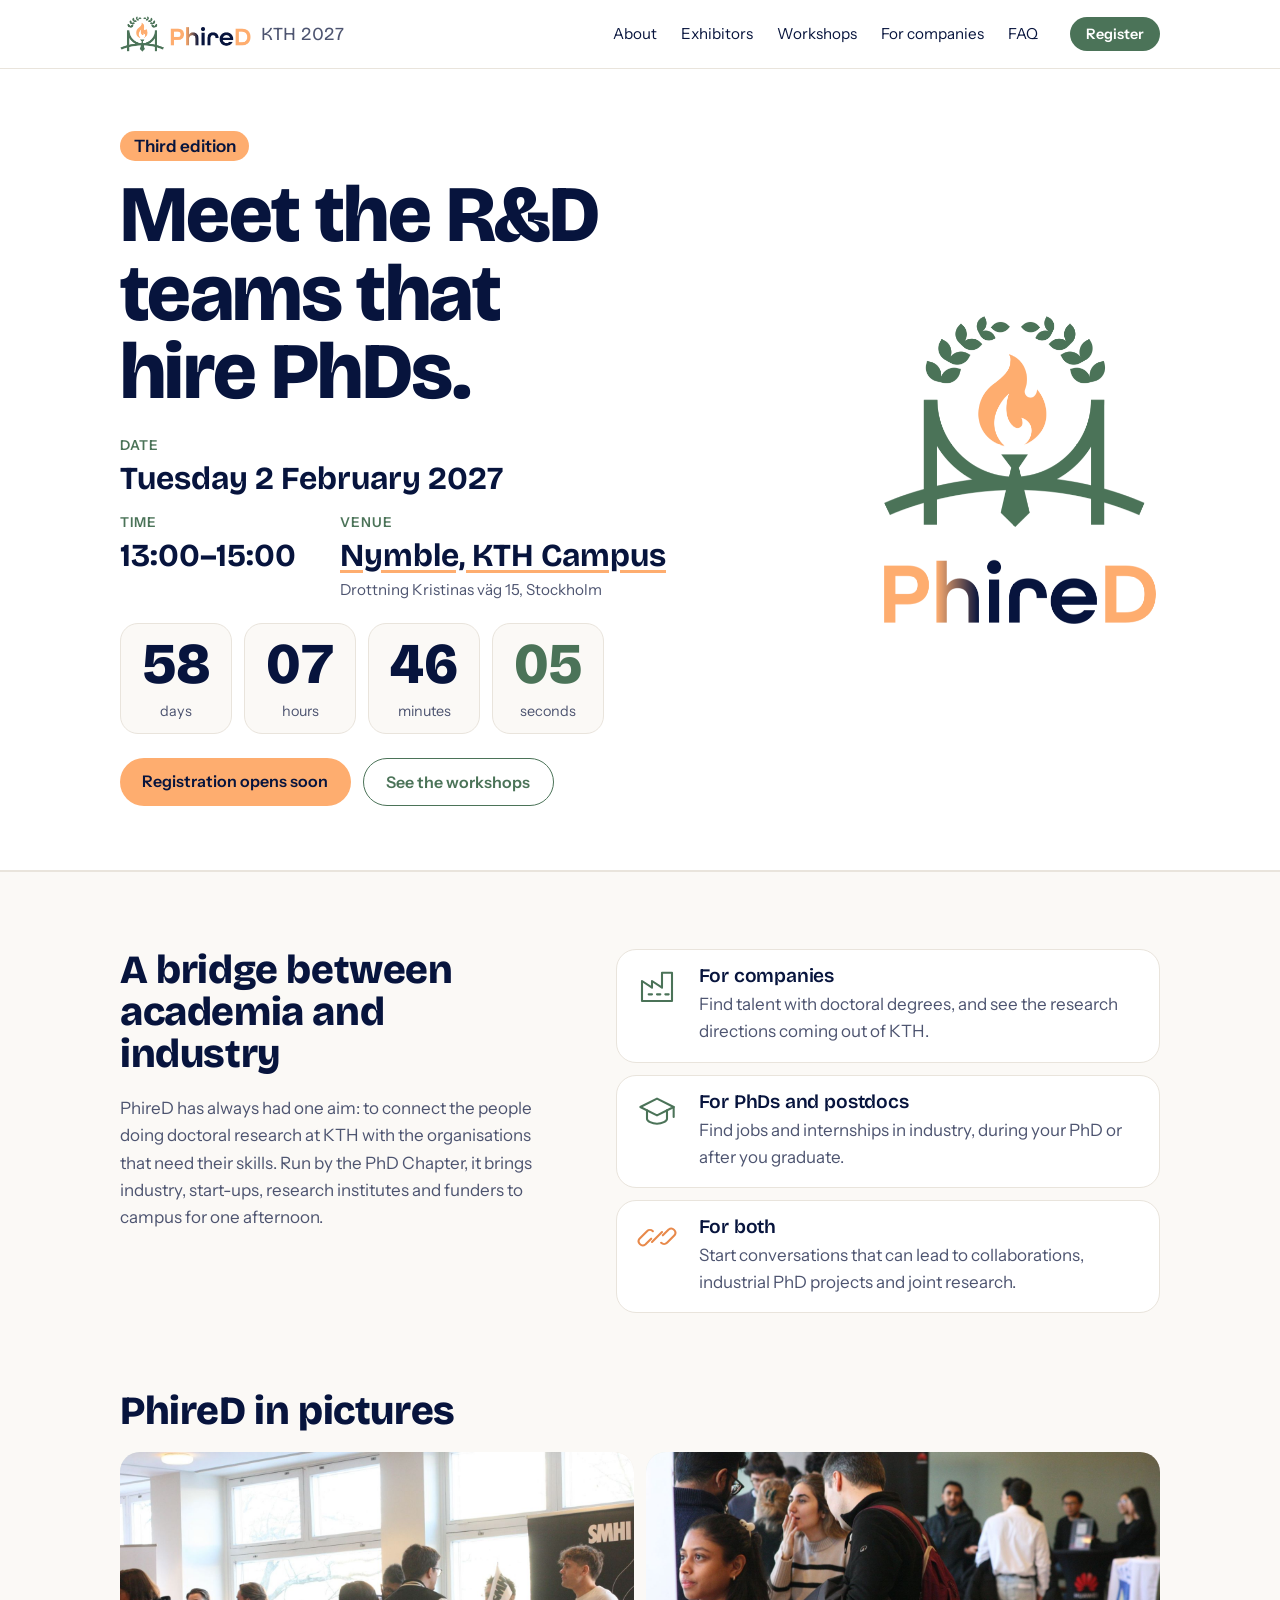
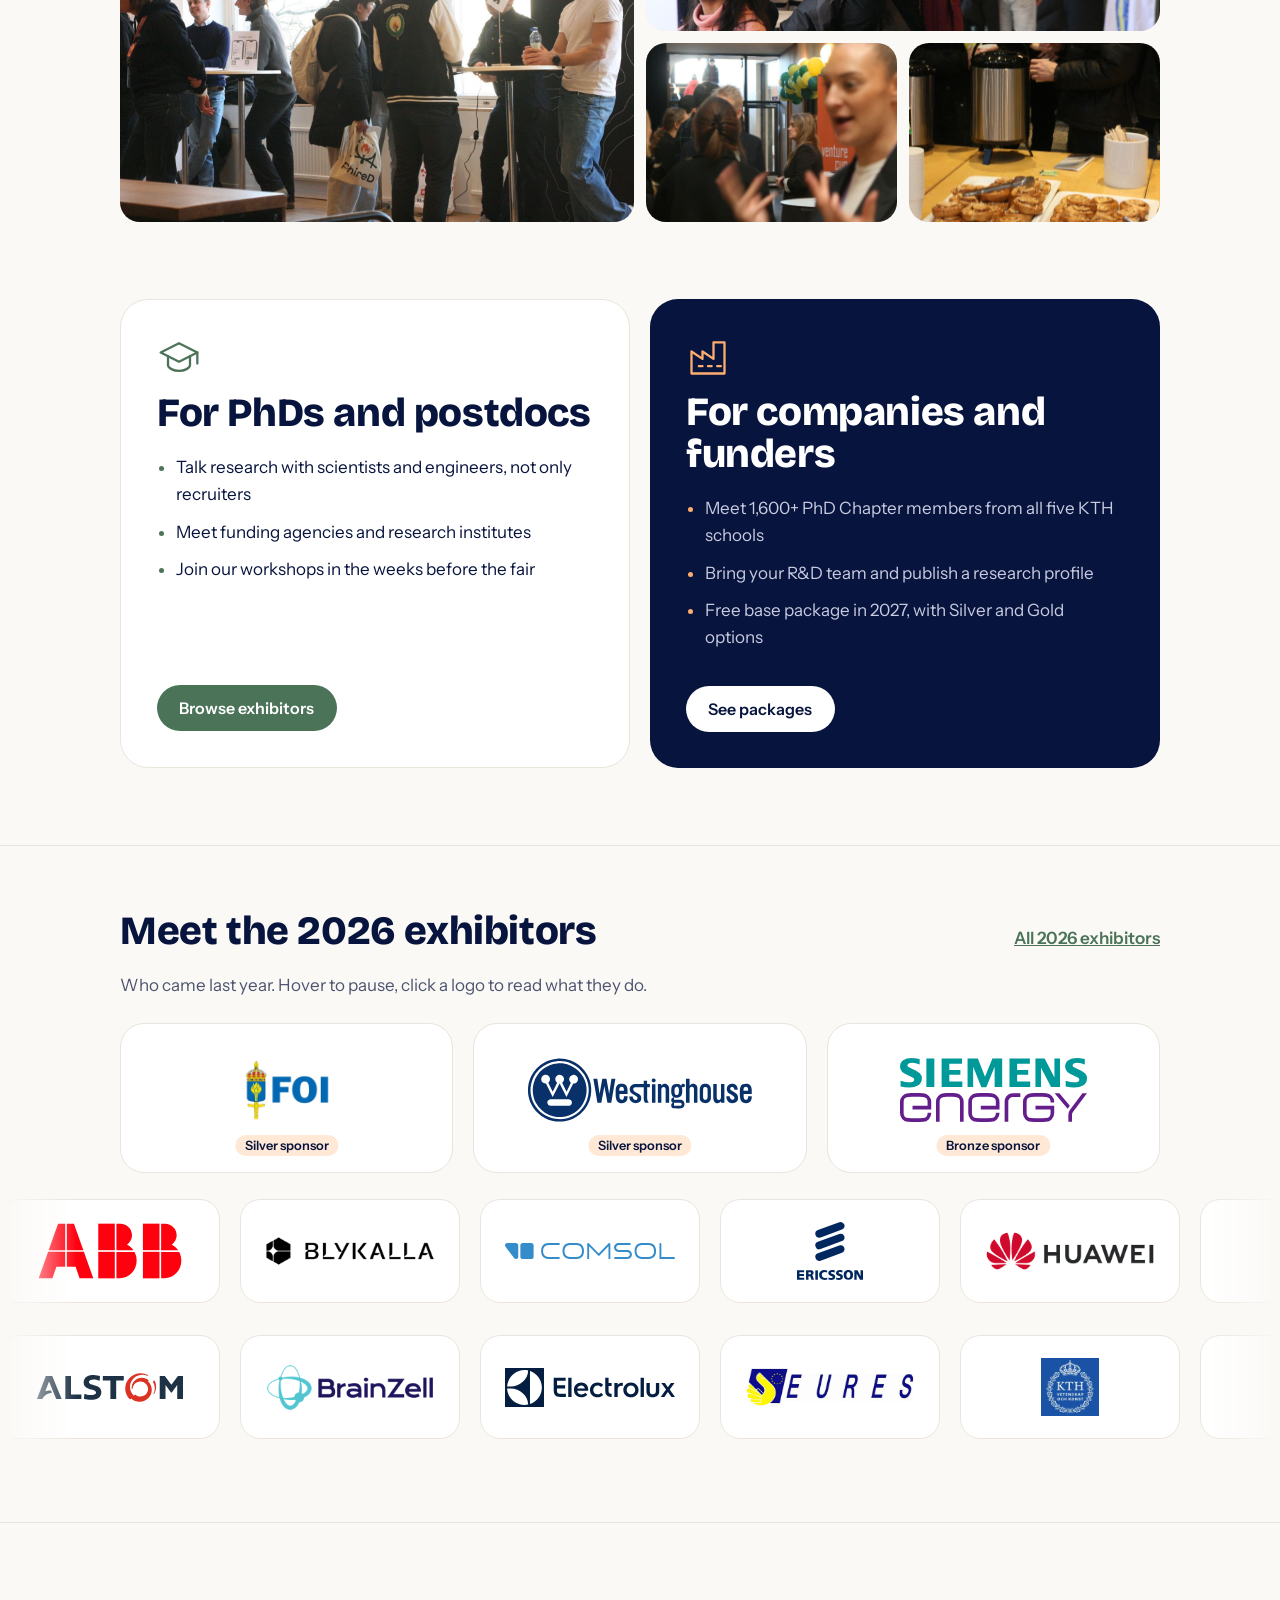
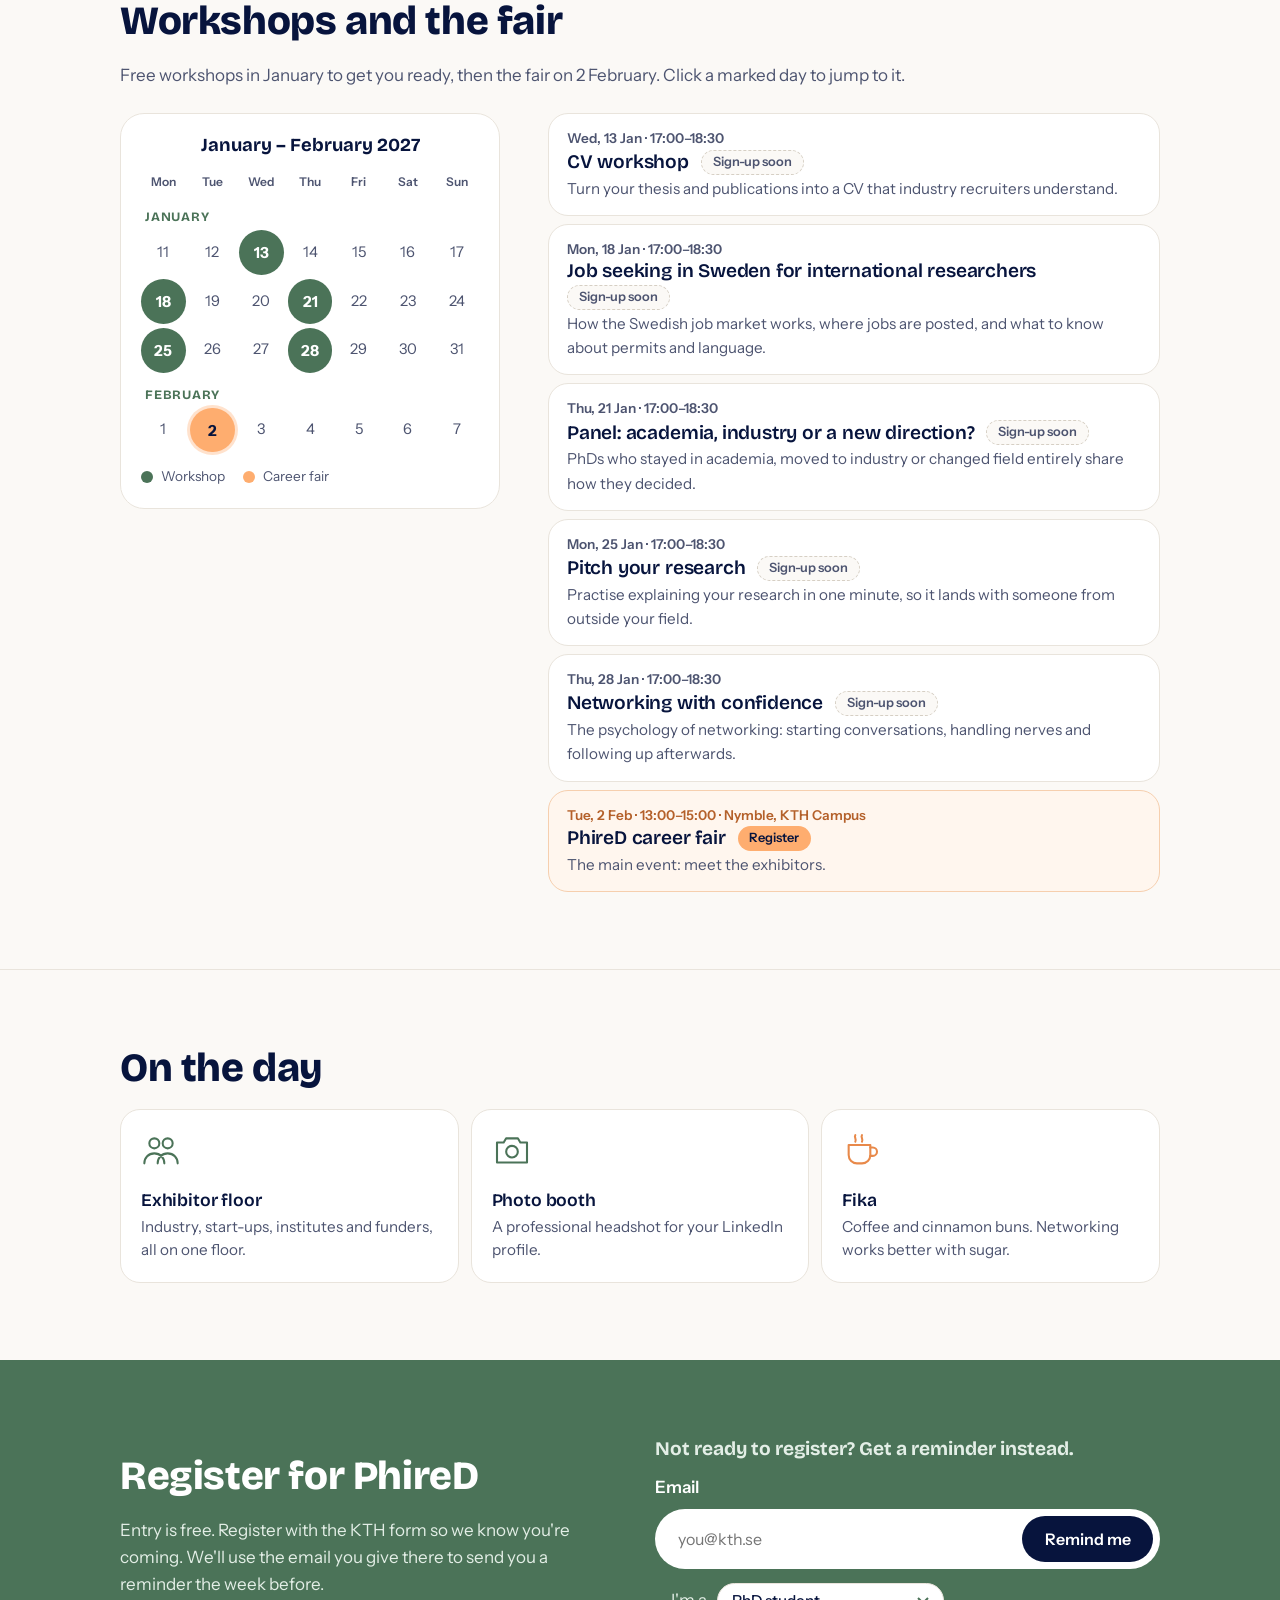
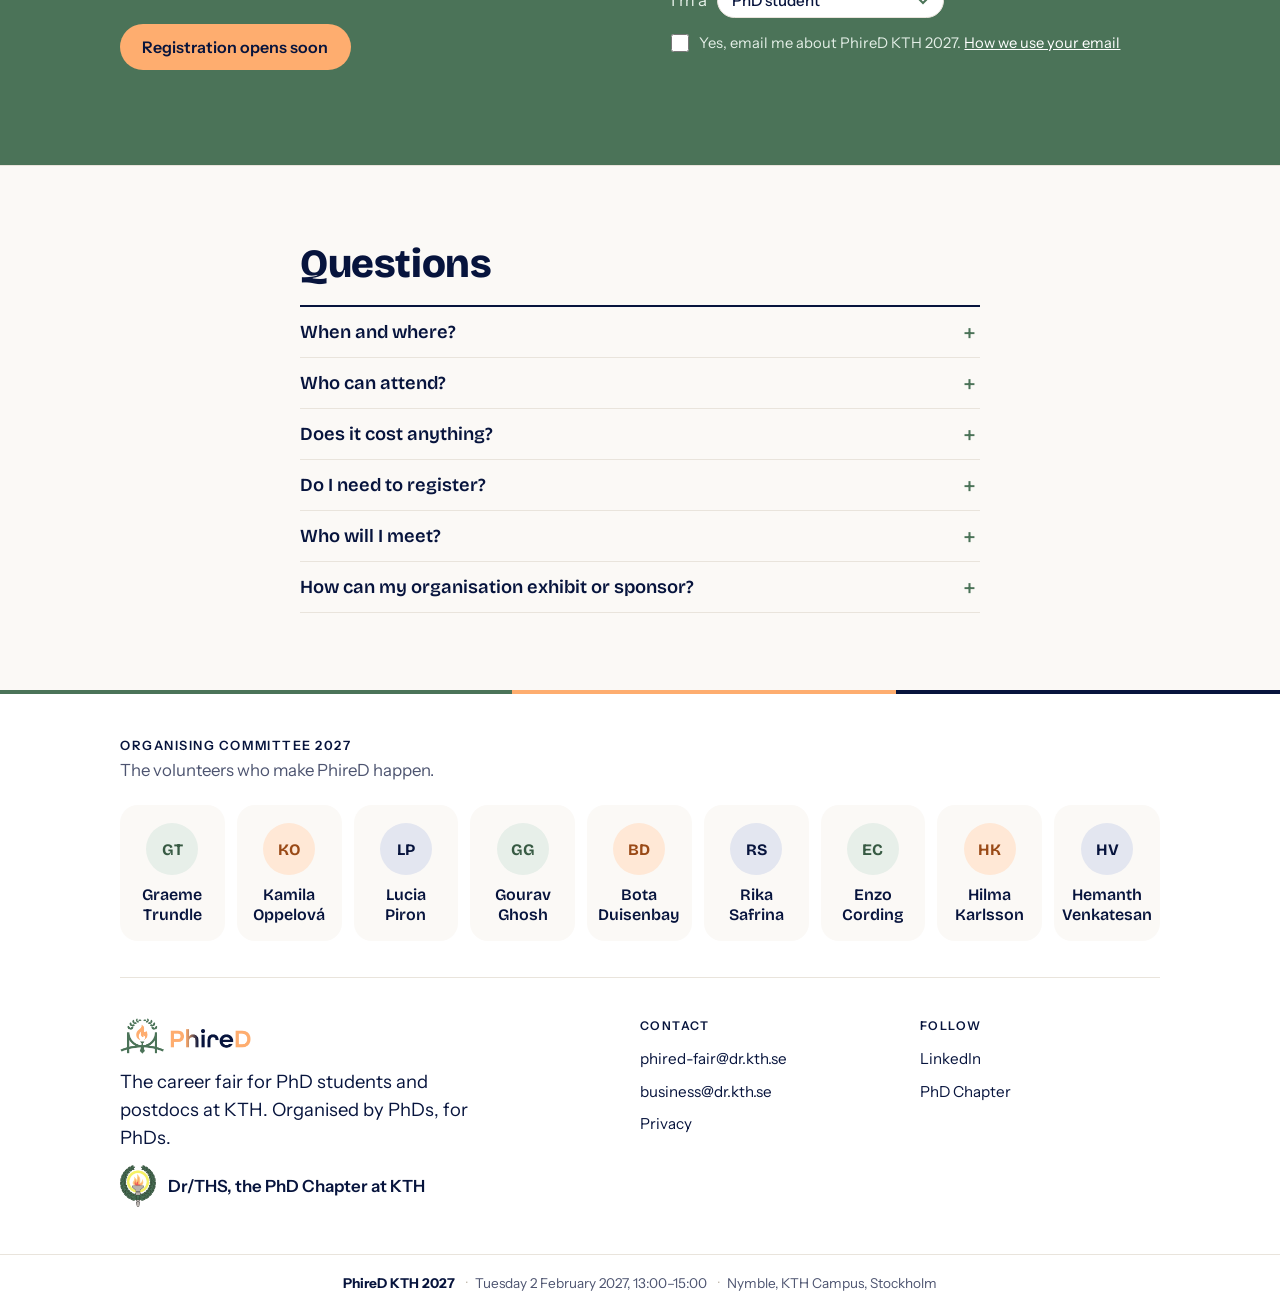
==== commit 84bbe407: "better spacing" ====
--- a/index.html
+++ b/index.html
@@ -18,7 +18,7 @@
   <link rel="icon" href="images/favicon.png" type="image/png">
   <link rel="apple-touch-icon" href="images/apple-touch-icon.png">
   <link rel="preload" href="fonts/bricolage-grotesque.woff" as="font" type="font/woff" crossorigin>
-  <link rel="stylesheet" href="style/style.css?v=20261113-10">
+  <link rel="stylesheet" href="style/style.css?v=20261113-13">
 </head>
 <body id="top">
   <a class="skip-link" href="#main">Skip to content</a>
@@ -277,6 +277,26 @@
   </main>
 
   <footer class="site-footer">
+    <div class="wrap">
+      <div class="footer-crew">
+      <p class="footer-head">Organising committee 2027</p>
+      <p class="footer-crew-intro">The volunteers who make PhireD happen.</p>
+      <!-- The order is shuffled on every page load (js/site.js). To add roles later, give everyone one:
+           <li><span class="avatar-sm">AB</span>Name <small>Role</small></li> -->
+      <ul class="footer-team" id="footer-team">
+          <li><span class="avatar-sm" aria-hidden="true">EC</span><span class="tm-name">Enzo <span>Cording</span></span></li>
+          <li><span class="avatar-sm" aria-hidden="true">BD</span><span class="tm-name">Bota <span>Duisenbay</span></span></li>
+          <li><span class="avatar-sm" aria-hidden="true">GG</span><span class="tm-name">Gourav <span>Ghosh</span></span></li>
+          <li><span class="avatar-sm" aria-hidden="true">HK</span><span class="tm-name">Hilma <span>Karlsson</span></span></li>
+          <li><span class="avatar-sm" aria-hidden="true">KO</span><span class="tm-name">Kamila <span>Oppelová</span></span></li>
+          <li><span class="avatar-sm" aria-hidden="true">LP</span><span class="tm-name">Lucia <span>Piron</span></span></li>
+          <li><span class="avatar-sm" aria-hidden="true">RS</span><span class="tm-name">Rika <span>Safrina</span></span></li>
+          <li><span class="avatar-sm" aria-hidden="true">GT</span><span class="tm-name">Graeme <span>Trundle</span></span></li>
+          <li><span class="avatar-sm" aria-hidden="true">HV</span><span class="tm-name">Hemanth <span>Venkatesan</span></span></li>
+      </ul>
+      </div>
+    </div>
+
     <div class="wrap footer-top">
       <div class="footer-about">
         <img class="footer-logo" src="images/phired-logo-wide.png" alt="PhireD" width="131" height="36">
@@ -303,32 +323,12 @@
       </div>
     </div>
 
-    <div class="wrap">
-      <div class="footer-crew">
-      <p class="footer-head">Organising committee 2027</p>
-      <p class="footer-crew-intro">The volunteers who make PhireD happen.</p>
-      <!-- The order is shuffled on every page load (js/site.js). To add roles later, give everyone one:
-           <li><span class="avatar-sm">AB</span>Name <small>Role</small></li> -->
-      <ul class="footer-team" id="footer-team">
-          <li><span class="avatar-sm" aria-hidden="true">EC</span>Enzo Cording</li>
-          <li><span class="avatar-sm" aria-hidden="true">BD</span>Bota Duisenbay</li>
-          <li><span class="avatar-sm" aria-hidden="true">GG</span>Gourav Ghosh</li>
-          <li><span class="avatar-sm" aria-hidden="true">HK</span>Hilma Karlsson</li>
-          <li><span class="avatar-sm" aria-hidden="true">KO</span>Kamila Oppelová</li>
-          <li><span class="avatar-sm" aria-hidden="true">LP</span>Lucia Piron</li>
-          <li><span class="avatar-sm" aria-hidden="true">RS</span>Rika Safrina</li>
-          <li><span class="avatar-sm" aria-hidden="true">GT</span>Graeme Trundle</li>
-          <li><span class="avatar-sm" aria-hidden="true">HV</span>Hemanth Venkatesan</li>
-      </ul>
-      </div>
-    </div>
-
     <div class="footer-bottom">
       <p><b>PhireD KTH 2027</b> <span>Tuesday 2 February 2027, 13:00–15:00</span> <span>Nymble, KTH Campus, Stockholm</span></p>
     </div>
   </footer>
 
-  <script src="data/companies.js?v=20261113-10"></script>
-  <script src="js/site.js?v=20261113-10"></script>
+  <script src="data/companies.js?v=20261113-13"></script>
+  <script src="js/site.js?v=20261113-13"></script>
 </body>
 </html>
--- a/style/style.css
+++ b/style/style.css
@@ -791,3 +791,120 @@
   .ticker-track .wm { font-size: 1.1rem; }
   @keyframes ticker { to { transform: translateX(calc(-50% - 10px)); } }
 }
+
+/* ===== Exhibitors page: card grid ===== */
+.co-grid { list-style: none; margin: 8px 0 0; padding: 0; display: grid; grid-template-columns: repeat(3, 1fr); gap: 18px; }
+.co-card {
+  width: 100%; height: 100%; display: flex; flex-direction: column; text-align: left; cursor: pointer;
+  padding: 0; overflow: hidden; font: inherit; color: var(--ink);
+  background: var(--white); border: 1px solid var(--line); border-radius: 22px;
+  transition: transform 0.2s ease, box-shadow 0.2s ease, border-color 0.2s ease;
+}
+.co-card:hover, .co-card:focus-visible { transform: translateY(-4px); border-color: var(--signal); box-shadow: 0 16px 36px rgba(7, 20, 61, 0.1); }
+.co-card-sponsor { border-color: #f6cfae; }
+.co-card-logo {
+  display: grid; place-items: center; height: 128px; padding: 22px 28px;
+  background: var(--white); border-bottom: 1px solid var(--line);
+}
+.co-card-logo img { max-width: 100%; max-height: 72px; object-fit: contain; transition: transform 0.25s ease; }
+.co-card:hover .co-card-logo img { transform: scale(1.05); }
+.co-card-logo .co-mono { width: 72px; height: 72px; border-radius: 20px; display: grid; place-items: center; font: 800 1.6rem var(--display); }
+.co-card-body { flex: 1; display: grid; align-content: start; gap: 8px; padding: 20px 22px 6px; background: #fdfcfa; }
+.co-card-top { display: flex; align-items: center; justify-content: space-between; gap: 8px; font-size: 0.82rem; font-weight: 600; letter-spacing: 0.04em; text-transform: uppercase; color: var(--signal); }
+.co-card-top .co-badge { margin: 0; text-transform: none; letter-spacing: 0; }
+.co-card .co-name { font: 700 1.35rem/1.2 var(--display); }
+.co-card .co-line { font-size: 1rem; line-height: 1.55; color: var(--ink-soft); }
+.co-card .co-tags { margin-top: 4px; }
+.co-card .co-tags span { font-size: 0.8rem; }
+.co-card-more { display: flex; align-items: center; gap: 6px; padding: 12px 22px 18px; background: #fdfcfa; font-weight: 600; font-size: 0.92rem; color: var(--signal); }
+.co-card-more b { transition: transform 0.2s ease; }
+.co-card:hover .co-card-more b { transform: translateX(5px); }
+
+/* ===== Company pop-up (both pages) ===== */
+.co-dialog { width: min(720px, calc(100vw - 32px)); padding: 0; border-radius: 28px; overflow: auto; }
+.co-dialog[open] { animation: dlg-in 0.22s ease-out; }
+@keyframes dlg-in { from { opacity: 0; transform: translateY(12px) scale(0.98); } }
+.dlg-hero { display: grid; place-items: center; height: 170px; padding: 28px 56px; background: linear-gradient(135deg, #f1f6f2, #fff4ea); border-bottom: 1px solid var(--line); }
+.dlg-hero img { max-width: 320px; max-height: 96px; object-fit: contain; }
+.dlg-mono { display: grid; place-items: center; width: 92px; height: 92px; border-radius: 24px; background: var(--signal); color: var(--white); font: 800 2rem var(--display); }
+.dlg-body { padding: 28px 36px 8px; }
+.dlg-body .dlg-type { display: flex; align-items: center; gap: 10px; margin: 0 0 8px; font-size: 0.85rem; letter-spacing: 0.06em; text-transform: uppercase; }
+.dlg-body .dlg-type .co-badge { margin: 0; text-transform: none; letter-spacing: 0; }
+.co-dialog h3 { font-size: clamp(1.7rem, 3vw, 2.2rem); margin: 0 0 10px; }
+.co-dialog .dlg-line { font-size: 1.15rem; line-height: 1.5; color: var(--ink); font-weight: 500; }
+.co-dialog .co-tags { margin: 4px 0 8px; }
+.dlg-block { padding: 18px 0; border-top: 1px solid var(--line); }
+.dlg-block h4 { margin: 0 0 6px; font: 600 0.8rem var(--body); letter-spacing: 0.1em; text-transform: uppercase; color: var(--signal); }
+.dlg-block p { margin: 0; font-size: 1.05rem; line-height: 1.65; color: var(--ink-soft); }
+.co-dialog .co-links { display: flex; flex-wrap: wrap; gap: 10px; margin: 10px 0 20px; }
+.co-dialog .co-links a { font-weight: 600; text-decoration: none; border: 1.5px solid var(--signal); border-radius: 999px; padding: 0.55em 1.2em; }
+.co-dialog .co-links a:hover { background: var(--signal); color: var(--white); }
+.dlg-nav {
+  position: sticky; bottom: 0; display: flex; align-items: center; justify-content: space-between;
+  padding: 12px 20px; background: rgba(255, 255, 255, 0.96); border-top: 1px solid var(--line); color: var(--ink-soft); font-size: 0.9rem;
+}
+.dlg-nav button { width: 44px; height: 44px; border-radius: 50%; border: 1px solid var(--line); background: var(--white); font-size: 1.2rem; color: var(--ink); cursor: pointer; }
+.dlg-nav button:hover { border-color: var(--signal); color: var(--signal); }
+.dlg-close { z-index: 2; background: rgba(255, 255, 255, 0.9); }
+
+@media (max-width: 900px) {
+  .co-grid { grid-template-columns: 1fr 1fr; }
+}
+@media (max-width: 600px) {
+  .co-grid { grid-template-columns: 1fr; gap: 12px; }
+  .co-card-logo { height: 104px; }
+  .dlg-hero { height: 130px; padding: 20px 48px; }
+  .dlg-hero img { max-width: 220px; max-height: 72px; }
+  .dlg-body { padding: 22px 20px 4px; }
+}
+@media (prefers-reduced-motion: reduce) {
+  .co-card, .co-card-logo img, .co-card-more b { transition: none; }
+  .co-dialog[open] { animation: none; }
+}
+.co-badge { white-space: nowrap; }
+
+/* ===== Large screens: use the width instead of leaving empty sides ===== */
+@media (min-width: 1440px) {
+  :root { --wrap: 1320px; }
+  .narrow { max-width: 880px; }
+}
+@media (min-width: 1800px) {
+  :root { --wrap: 1560px; }
+  html { font-size: 112.5%; }
+  .co-grid { grid-template-columns: repeat(4, 1fr); }
+  .footer-team { max-width: 1000px; }
+  .hero-logo { max-width: 340px; }
+}
+@media (min-width: 2300px) {
+  :root { --wrap: 1760px; }
+  html { font-size: 125%; }
+}
+
+/* ===== Footer v2: committee first, one row of people, bigger blurb ===== */
+.site-footer { padding-top: 48px; }
+.footer-crew { margin: 0 0 40px; padding: 0 0 36px; border-top: 0; border-bottom: 1px solid var(--line); }
+.footer-crew .footer-head { font-size: 0.8rem; }
+.footer-crew-intro { font-size: 1.05rem; margin-bottom: 22px; }
+.footer-team { grid-template-columns: repeat(9, 1fr); gap: 12px; max-width: none; }
+.footer-team li {
+  flex-direction: column; justify-content: flex-start; text-align: center; gap: 10px;
+  padding: 18px 8px 16px; border-radius: 18px; transition: transform 0.2s ease, box-shadow 0.2s ease;
+}
+.footer-team li:hover { transform: translateY(-3px); box-shadow: 0 10px 24px rgba(7, 20, 61, 0.08); }
+.footer-team .avatar-sm { width: 52px; height: 52px; font-size: 1rem; }
+.tm-name { font: 600 1rem/1.25 var(--display); color: var(--ink); }
+.tm-name > span { display: block; }
+
+.footer-about p { font-size: 1.15rem; line-height: 1.5; max-width: 32ch; color: var(--ink); }
+.footer-chapter { font-size: 1.05rem; gap: 12px; }
+.footer-chapter img { width: 36px; }
+
+@media (max-width: 1100px) {
+  .footer-team { grid-template-columns: repeat(5, 1fr); }
+}
+@media (max-width: 600px) {
+  .footer-team { grid-template-columns: repeat(3, 1fr); gap: 8px; }
+  .footer-team li { padding: 12px 4px; gap: 8px; }
+  .footer-team .avatar-sm { width: 40px; height: 40px; font-size: 0.8rem; }
+  .tm-name { font-size: 0.85rem; }
+}
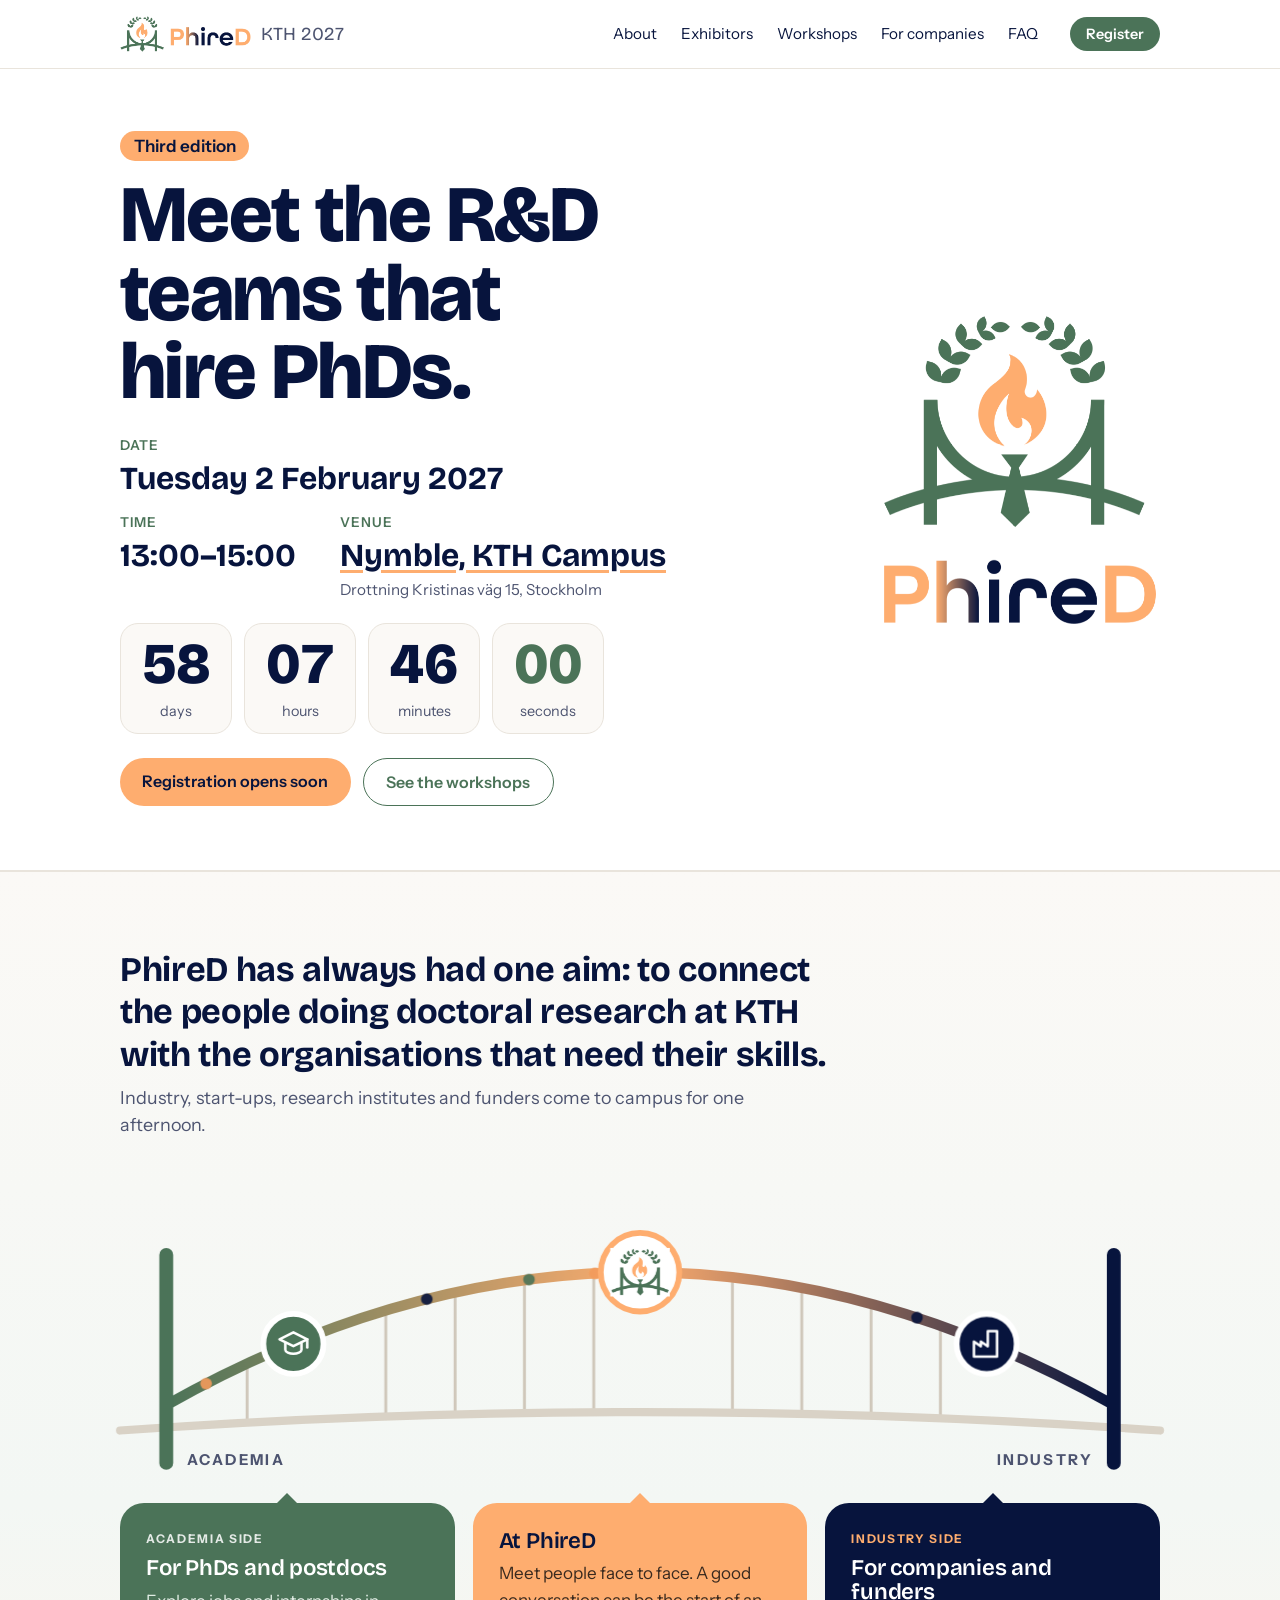
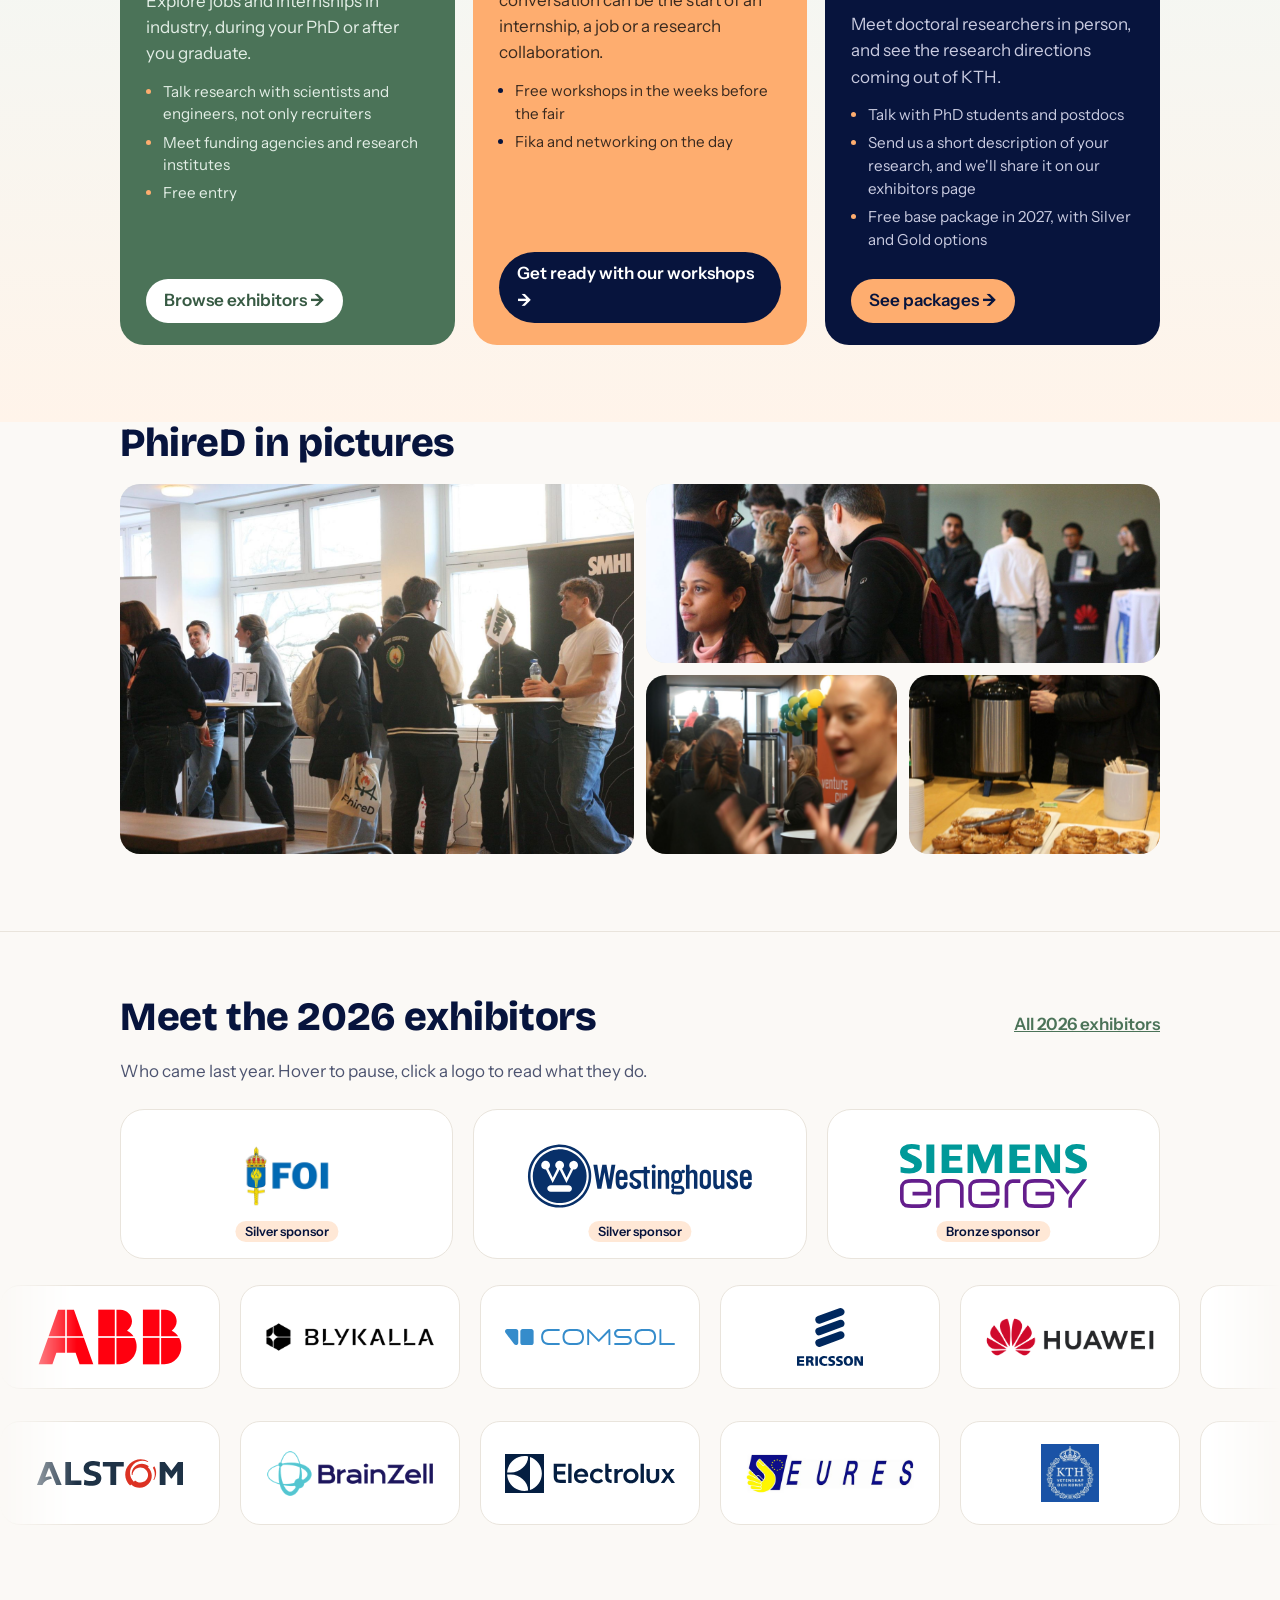
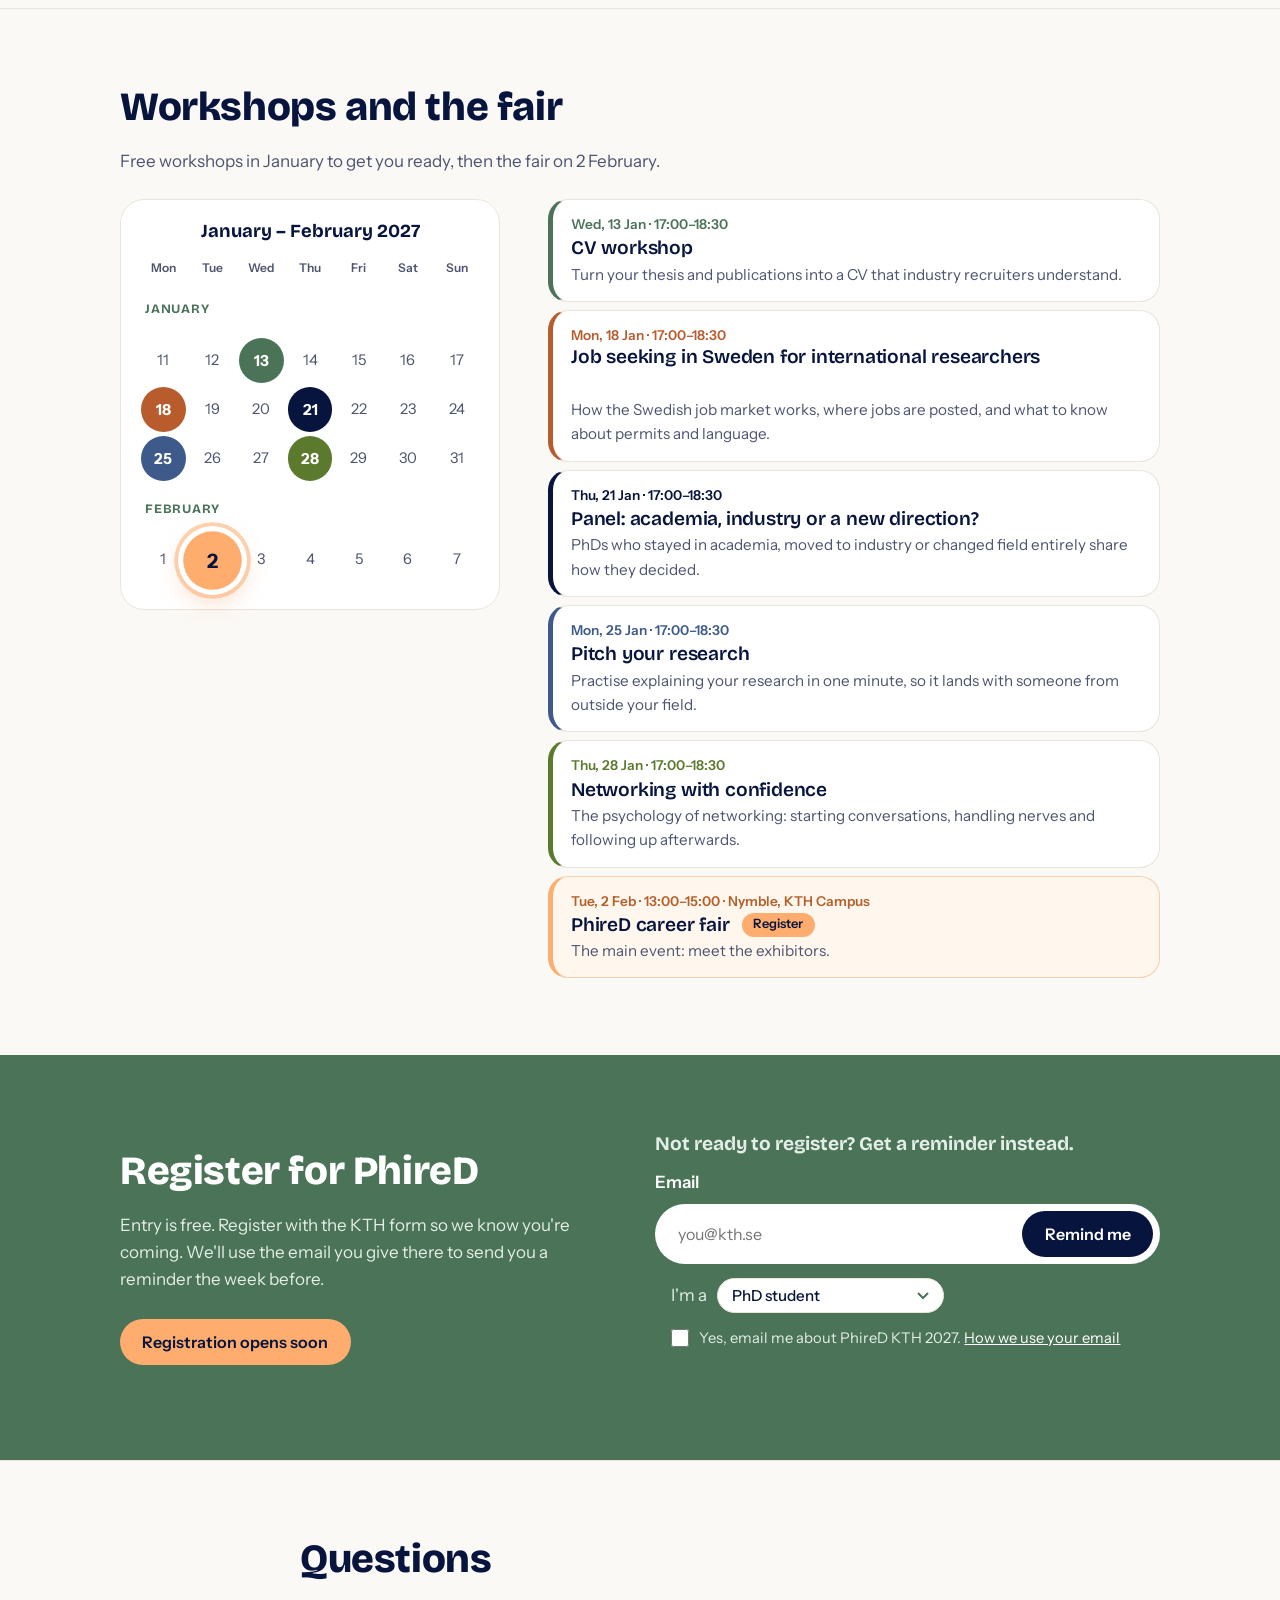
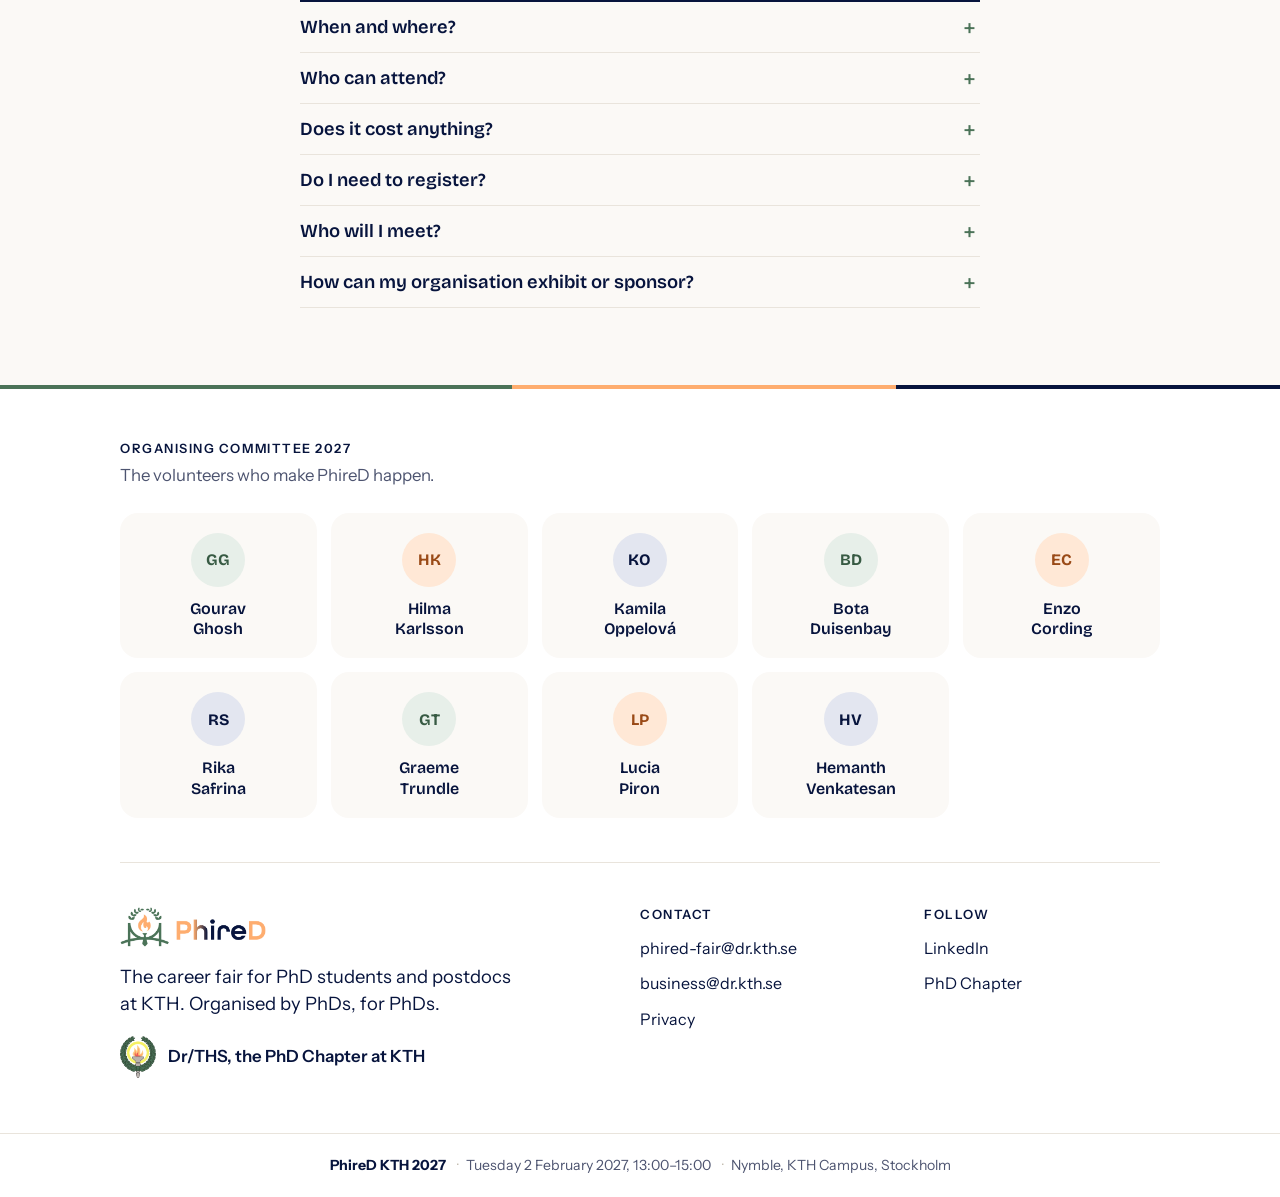
==== commit 401fc414: "clean up, more interactive" ====
--- a/index.html
+++ b/index.html
@@ -10,15 +10,15 @@
   <meta property="og:description" content="A bridge between academia and industry. 2 February 2027, 13:00–15:00 at Nymble, KTH Campus. Free entry.">
   <meta property="og:url" content="https://phired.se/">
   <meta property="og:type" content="website">
-  <meta property="og:image" content="https://phired.se/images/og.jpg">
+  <meta property="og:image" content="https://phired.se/images/brand/og.jpg">
   <meta property="og:image:width" content="1200">
   <meta property="og:image:height" content="630">
   <meta name="twitter:card" content="summary_large_image">
 
-  <link rel="icon" href="images/favicon.png" type="image/png">
-  <link rel="apple-touch-icon" href="images/apple-touch-icon.png">
+  <link rel="icon" href="images/brand/favicon.png" type="image/png">
+  <link rel="apple-touch-icon" href="images/brand/apple-touch-icon.png">
   <link rel="preload" href="fonts/bricolage-grotesque.woff" as="font" type="font/woff" crossorigin>
-  <link rel="stylesheet" href="style/style.css?v=20261113-13">
+  <link rel="stylesheet" href="style/style.css?v=20261113-20">
 </head>
 <body id="top">
   <a class="skip-link" href="#main">Skip to content</a>
@@ -26,7 +26,7 @@
   <header class="site-header">
     <div class="wrap header-inner">
       <a class="brand" href="./" aria-label="PhireD KTH 2027 home">
-        <img class="brand-logo" src="images/phired-logo-wide.png" alt="PhireD" width="131" height="36">
+        <img class="brand-logo" src="images/brand/phired-logo-wide.png" alt="PhireD" width="131" height="36">
         <span>KTH 2027</span>
       </a>
       <nav class="nav" aria-label="Main">
@@ -80,32 +80,69 @@
             <a class="btn btn-ghost" href="#workshops">See the workshops</a>
           </div>
         </div>
-        <img class="hero-logo" src="images/phired-logo-stacked.png" alt="PhireD logo: a torch under a laurel wreath, above a bridge" width="320" height="361">
-      </div>
-    </section>
-
-    <!-- WHY -->
-    <section class="section" id="why">
-      <div class="wrap why">
-        <div class="why-copy">
-          <h2>A bridge between academia and industry</h2>
-          <p>PhireD has always had one aim: to connect the people doing doctoral research at KTH with the organisations that need their skills. Run by the PhD Chapter, it brings industry, start-ups, research institutes and funders to campus for one afternoon.</p>
-        </div>
-        <ul class="bridge">
-          <li>
-            <svg viewBox="0 0 48 48" aria-hidden="true"><path d="M6 42V18l12 8v-8l12 8V8h12v34z"/><path d="M14 34h4M24 34h4M34 34h4"/></svg>
-            <h3>For companies</h3>
-            <p>Find talent with doctoral degrees, and see the research directions coming out of KTH.</p>
+        <img class="hero-logo" src="images/brand/phired-logo-stacked.png" alt="PhireD logo: a torch under a laurel wreath, above a bridge" width="320" height="361">
+      </div>
+    </section>
+
+    <!-- WHY: the bridge -->
+    <section class="section bridge-section" id="why">
+      <div class="wrap">
+        <div class="bridge-head">
+          <h2 class="visually-hidden">A bridge between academia and industry</h2>
+          <p class="bridge-lead">PhireD has always had one aim: to connect the people doing doctoral research at KTH with the organisations that need their skills. <span>Industry, start-ups, research institutes and funders come to campus for one afternoon.</span></p>
+        </div>
+        <figure class="bridge-fig" id="bridge-fig">
+          <svg class="bridge-svg" viewBox="0 0 900 260" role="img" aria-labelledby="bridge-svg-title">
+            <title id="bridge-svg-title">A bridge from academia to industry, with PhDs on one side, companies on the other and collaboration in the middle</title>
+            <defs>
+              <linearGradient id="b-grad" x1="0" x2="1" y1="0" y2="0">
+                <stop offset="0" stop-color="#4b7358"/><stop offset="0.5" stop-color="#fead6f"/><stop offset="1" stop-color="#07143d"/>
+              </linearGradient>
+            </defs>
+            <g class="b-hangers"><line x1="110" y1="168.1" x2="110" y2="215.1"/><line x1="230" y1="122.1" x2="230" y2="209.8"/><line x1="290" y1="106.5" x2="290" y2="208.0"/><line x1="350" y1="95.8" x2="350" y2="206.8"/><line x1="410" y1="90.1" x2="410" y2="206.1"/><line x1="530" y1="93.4" x2="530" y2="206.5"/><line x1="590" y1="102.4" x2="590" y2="207.5"/><line x1="650" y1="116.4" x2="650" y2="209.2"/><line x1="710" y1="135.2" x2="710" y2="211.3"/></g>
+            <path class="b-deck" d="M0 222 Q450 190 900 222" pathLength="1"/>
+            <path class="b-arch" id="b-arch" d="M40 200 Q450 -30 860 200" pathLength="1"/>
+            <line class="b-pillar b-pillar-a" x1="40" y1="70" x2="40" y2="250"/>
+            <line class="b-pillar b-pillar-i" x1="860" y1="70" x2="860" y2="250"/>
+            <text class="b-side" x="58" y="252">ACADEMIA</text>
+            <text class="b-side" x="842" y="252" text-anchor="end">INDUSTRY</text>
+            <g class="b-particles"><circle class="b-particle p-green" r="5"><animateMotion dur="7s" begin="0.0s" repeatCount="indefinite" calcMode="linear" ><mpath href="#b-arch"/></animateMotion></circle><circle class="b-particle p-peach" r="5"><animateMotion dur="7s" begin="-1.1s" repeatCount="indefinite" calcMode="linear" keyPoints="1;0" keyTimes="0;1" ><mpath href="#b-arch"/></animateMotion></circle><circle class="b-particle p-navy" r="5"><animateMotion dur="7s" begin="-2.3s" repeatCount="indefinite" calcMode="linear" keyPoints="1;0" keyTimes="0;1" ><mpath href="#b-arch"/></animateMotion></circle><circle class="b-particle p-green" r="5"><animateMotion dur="7s" begin="-3.4s" repeatCount="indefinite" calcMode="linear" ><mpath href="#b-arch"/></animateMotion></circle><circle class="b-particle p-peach" r="5"><animateMotion dur="7s" begin="-4.6s" repeatCount="indefinite" calcMode="linear" ><mpath href="#b-arch"/></animateMotion></circle><circle class="b-particle p-navy" r="5"><animateMotion dur="7s" begin="-5.8s" repeatCount="indefinite" calcMode="linear" keyPoints="1;0" keyTimes="0;1" ><mpath href="#b-arch"/></animateMotion></circle></g>
+            <a class="b-node n-green" href="#bridge-phd" data-key="phd" aria-label="PhDs and postdocs"><circle class="b-glow" cx="150" cy="147" r="34"/><circle class="b-dot" cx="150" cy="147" r="26"/><g class="b-icon" transform="translate(150 147)"><path d="M-12 -4 0 -10 12 -4 0 2z"/><path d="M-7 -1v6c0 2 3.5 3.5 7 3.5s7-1.5 7-3.5v-6"/><path d="M12 -4v7"/></g></a>
+            <a class="b-node n-peach n-logo" href="#bridge-both" data-key="both" aria-label="At PhireD"><circle class="b-glow" cx="450" cy="85" r="40"/><circle class="b-dot" cx="450" cy="85" r="34"/><image href="images/brand/phired-emblem.png" x="424" y="64" width="52" height="42" preserveAspectRatio="xMidYMid meet"/></a>
+            <a class="b-node n-navy" href="#bridge-co" data-key="co" aria-label="Companies"><circle class="b-glow" cx="750" cy="147" r="34"/><circle class="b-dot" cx="750" cy="147" r="26"/><g class="b-icon" transform="translate(750 147)"><path d="M-11 11V-2l6 4v-4l6 4V-11h8v22z"/></g></a>
+          </svg>
+        </figure>
+        <ul class="bridge-cards">
+          <li class="b-card c-green" id="bridge-phd" data-key="phd">
+            <span class="b-card-kicker">Academia side</span>
+            <h3>For PhDs and postdocs</h3>
+            <p>Explore jobs and internships in industry, during your PhD or after you graduate.</p>
+            <ul>
+              <li>Talk research with scientists and engineers, not only recruiters</li>
+              <li>Meet funding agencies and research institutes</li>
+              <li>Free entry</li>
+            </ul>
+            <a href="companies.html">Browse exhibitors <b aria-hidden="true">→</b></a>
           </li>
-          <li>
-            <svg viewBox="0 0 48 48" aria-hidden="true"><path d="M4 18 24 8l20 10-20 10z"/><path d="M12 22v10c0 3 6 6 12 6s12-3 12-6V22"/><path d="M44 18v12"/></svg>
-            <h3>For PhDs and postdocs</h3>
-            <p>Find jobs and internships in industry, during your PhD or after you graduate.</p>
+          <li class="b-card c-peach" id="bridge-both" data-key="both">
+            <h3>At PhireD</h3>
+            <p>Meet people face to face. A good conversation can be the start of an internship, a job or a research collaboration.</p>
+            <ul>
+              <li>Free workshops in the weeks before the fair</li>
+              <li>Fika and networking on the day</li>
+            </ul>
+            <a href="#workshops">Get ready with our workshops <b aria-hidden="true">→</b></a>
           </li>
-          <li>
-            <svg viewBox="0 0 48 48" aria-hidden="true"><path d="M17 26l-7 7a5 5 0 0 1-7-7l9-9a5 5 0 0 1 7 0"/><path d="M31 22l7-7a5 5 0 0 1 7 7l-9 9a5 5 0 0 1-7 0"/><path d="M18 30l12-12"/></svg>
-            <h3>For both</h3>
-            <p>Start conversations that can lead to collaborations, industrial PhD projects and joint research.</p>
+          <li class="b-card c-navy" id="bridge-co" data-key="co">
+            <span class="b-card-kicker">Industry side</span>
+            <h3>For companies and funders</h3>
+            <p>Meet doctoral researchers in person, and see the research directions coming out of KTH.</p>
+            <ul>
+              <li>Talk with PhD students and postdocs</li>
+              <li>Send us a short description of your research, and we'll share it on our exhibitors page</li>
+              <li>Free base package in 2027, with Silver and Gold options</li>
+            </ul>
+            <a href="exhibit.html">See packages <b aria-hidden="true">→</b></a>
           </li>
         </ul>
       </div>
@@ -116,38 +153,11 @@
       <div class="wrap">
         <h2 id="photos-title">PhireD in pictures</h2>
         <div class="mosaic">
-          <figure class="photo photo-big"><img src="images/2026/smhi.jpg" alt="PhD students talking with SMHI researchers at their booth, one carrying a PhireD tote bag" loading="lazy"></figure>
-          <figure class="photo photo-wide"><img src="images/2026/crowd.jpg" alt="A crowd of PhD students on the fair floor, with the Huawei booth behind them" loading="lazy"></figure>
-          <figure class="photo"><img style="object-position: 30% 40%" src="images/2026/venturecup.jpg" alt="Conversations by the Venture Cup booth, with green and yellow balloons" loading="lazy"></figure>
-          <figure class="photo"><img style="object-position: 50% 85%" src="images/2026/fika.jpg" alt="Attendees chatting over coffee and cinnamon buns" loading="lazy"></figure>
-        </div>
-      </div>
-    </section>
-
-    <!-- AUDIENCES -->
-    <section class="section audiences">
-      <div class="wrap split">
-        <article class="panel panel-light" id="phds">
-          <svg class="panel-icon" viewBox="0 0 48 48" aria-hidden="true"><path d="M4 18 24 8l20 10-20 10z"/><path d="M12 22v10c0 3 6 6 12 6s12-3 12-6V22"/><path d="M44 18v12"/></svg>
-          <h2>For PhDs and postdocs</h2>
-          <ul>
-            <li>Talk research with scientists and engineers, not only recruiters</li>
-            <li>Meet funding agencies and research institutes</li>
-            <li>Join our workshops in the weeks before the fair</li>
-          </ul>
-          <a class="btn" href="companies.html">Browse exhibitors</a>
-        </article>
-
-        <article class="panel panel-dark" id="companies">
-          <svg class="panel-icon" viewBox="0 0 48 48" aria-hidden="true"><path d="M6 42V18l12 8v-8l12 8V8h12v34z"/><path d="M14 34h4M24 34h4M34 34h4"/></svg>
-          <h2>For companies and funders</h2>
-          <ul>
-            <li>Meet 1,600+ PhD Chapter members from all five KTH schools</li>
-            <li>Bring your R&amp;D team and publish a research profile</li>
-            <li>Free base package in 2027, with Silver and Gold options</li>
-          </ul>
-          <a class="btn btn-invert" href="exhibit.html">See packages</a>
-        </article>
+          <figure class="photo photo-big"><img src="images/photos/2026/smhi.jpg" alt="PhD students talking with SMHI researchers at their booth, one carrying a PhireD tote bag" loading="lazy"></figure>
+          <figure class="photo photo-wide"><img src="images/photos/2026/crowd.jpg" alt="A crowd of PhD students on the fair floor, with the Huawei booth behind them" loading="lazy"></figure>
+          <figure class="photo"><img style="object-position: 30% 40%" src="images/photos/2026/venturecup.jpg" alt="Conversations by the Venture Cup booth, with green and yellow balloons" loading="lazy"></figure>
+          <figure class="photo"><img style="object-position: 50% 85%" src="images/photos/2026/fika.jpg" alt="Attendees chatting over coffee and cinnamon buns" loading="lazy"></figure>
+        </div>
       </div>
     </section>
 
@@ -172,39 +182,14 @@
     <section class="section" id="workshops">
       <div class="wrap">
         <h2>Workshops and the fair</h2>
-        <p class="section-intro">Free workshops in January to get you ready, then the fair on 2 February. Click a marked day to jump to it.</p>
+        <p class="section-intro">Free workshops in January to get you ready, then the fair on 2 February.</p>
         <div class="cal-wrap">
           <div class="cal" aria-label="Workshop calendar">
             <p class="cal-title" id="cal-title"></p>
             <div class="cal-grid" id="cal-grid"></div>
-            <p class="cal-legend"><span class="key key-ws"></span>Workshop <span class="key key-fair"></span>Career fair</p>
           </div>
           <ol class="workshops" id="workshop-list"></ol>
         </div>
-      </div>
-    </section>
-
-    <!-- WHAT'S ON -->
-    <section class="section" id="whats-on">
-      <div class="wrap">
-        <h2>On the day</h2>
-        <ul class="features">
-          <li>
-            <svg viewBox="0 0 48 48" aria-hidden="true"><circle cx="16" cy="16" r="6"/><circle cx="32" cy="16" r="6"/><path d="M4 40c0-7 5-12 12-12s12 5 12 12M20 40c0-7 5-12 12-12s12 5 12 12"/></svg>
-            <h3>Exhibitor floor</h3>
-            <p>Industry, start-ups, institutes and funders, all on one floor.</p>
-          </li>
-          <li>
-            <svg viewBox="0 0 48 48" aria-hidden="true"><path d="M6 15h8l3-5h14l3 5h8v24H6z"/><circle cx="24" cy="26" r="7"/></svg>
-            <h3>Photo booth</h3>
-            <p>A professional headshot for your LinkedIn profile.</p>
-          </li>
-          <li>
-            <svg viewBox="0 0 48 48" aria-hidden="true"><path d="M8 18h26v12a10 10 0 0 1-10 10h-6A10 10 0 0 1 8 30z"/><path d="M34 21h3a5 5 0 0 1 0 10h-3M16 6c-2 3 2 5 0 8M24 6c-2 3 2 5 0 8"/></svg>
-            <h3>Fika</h3>
-            <p>Coffee and cinnamon buns. Networking works better with sugar.</p>
-          </li>
-        </ul>
       </div>
     </section>
 
@@ -299,10 +284,10 @@
 
     <div class="wrap footer-top">
       <div class="footer-about">
-        <img class="footer-logo" src="images/phired-logo-wide.png" alt="PhireD" width="131" height="36">
+        <img class="footer-logo" src="images/brand/phired-logo-wide.png" alt="PhireD" width="131" height="36">
         <p>The career fair for PhD students and postdocs at KTH. Organised by PhDs, for PhDs.</p>
         <a class="footer-chapter" href="https://www.dr.kth.se/">
-          <img src="images/phd-chapter-logo.png" alt="" width="28" height="32">
+          <img src="images/brand/phd-chapter-logo.png" alt="" width="28" height="32">
           <span>Dr/THS, the PhD Chapter at KTH</span>
         </a>
       </div>
@@ -328,7 +313,7 @@
     </div>
   </footer>
 
-  <script src="data/companies.js?v=20261113-13"></script>
-  <script src="js/site.js?v=20261113-13"></script>
+  <script src="data/companies.js?v=20261113-20"></script>
+  <script src="js/site.js?v=20261113-20"></script>
 </body>
 </html>
--- a/style/style.css
+++ b/style/style.css
@@ -728,70 +728,6 @@
   .ticker-track .wm { font-size: 0.85rem; }
 }
 
-/* ===== Footer (light, with a stripe in the logo colours) ===== */
-.site-footer { position: relative; background: var(--white); color: var(--ink-soft); padding: 52px 0 0; font-size: 0.95rem; }
-.site-footer::before {
-  content: ""; position: absolute; left: 0; right: 0; top: 0; height: 4px;
-  background: linear-gradient(90deg, var(--signal) 0 40%, var(--marigold) 40% 70%, var(--ink) 70% 100%);
-}
-.site-footer a { color: var(--ink); }
-.site-footer a:hover { color: var(--signal); }
-.footer-head { font: 600 0.75rem var(--body); letter-spacing: 0.12em; text-transform: uppercase; color: var(--ink); margin-bottom: 14px; }
-.footer-top { display: grid; grid-template-columns: 2fr 1fr 1fr; gap: 40px; }
-.footer-logo { display: block; height: 36px; width: auto; margin-bottom: 14px; }
-.footer-about p { max-width: 36ch; margin-bottom: 14px; }
-.footer-chapter { display: inline-flex; align-items: center; gap: 10px; text-decoration: none; font-weight: 600; font-size: 0.9rem; }
-.footer-chapter img { width: 28px; height: auto; }
-.footer-links { list-style: none; margin: 0; padding: 0; display: grid; gap: 8px; }
-.footer-links a { text-decoration: none; }
-.footer-links a:hover { text-decoration: underline; }
-
-.footer-crew { margin-top: 44px; padding-top: 32px; border-top: 1px solid var(--line); }
-.footer-crew .footer-head { margin-bottom: 4px; }
-.footer-crew-intro { margin: 0 0 18px; }
-.footer-team { list-style: none; margin: 0; padding: 0; display: grid; grid-template-columns: repeat(3, 1fr); gap: 10px; max-width: 860px; }
-.footer-team li {
-  display: flex; align-items: center; gap: 12px; padding: 10px 14px 10px 10px;
-  background: var(--paper); border-radius: 14px; color: var(--ink); font: 600 0.98rem var(--display);
-}
-.footer-team small { display: block; font: 400 0.82rem var(--body); color: var(--ink-soft); }
-.avatar-sm { flex: none; display: grid; place-items: center; width: 38px; height: 38px; border-radius: 50%; font: 700 0.85rem var(--display); background: #e7efe9; color: var(--signal-deep); }
-.footer-team li:nth-child(3n+2) .avatar-sm { background: #ffe8d6; color: #9a4a17; }
-.footer-team li:nth-child(3n) .avatar-sm { background: #e3e6f0; color: var(--ink); }
-
-.footer-bottom { margin-top: 40px; padding: 18px var(--gutter); border-top: 1px solid var(--line); text-align: center; }
-.footer-bottom p { margin: 0; font-size: 0.85rem; }
-.footer-bottom b { color: var(--ink); }
-.footer-bottom span::before { content: "·"; margin: 0 8px; color: #c4bdb1; }
-
-@media (max-width: 900px) {
-  .footer-top { grid-template-columns: 1fr 1fr; gap: 28px; }
-  .footer-about { grid-column: 1 / -1; }
-}
-@media (max-width: 520px) {
-  .footer-team { grid-template-columns: 1fr 1fr; gap: 8px; }
-  .footer-team li { padding: 8px; gap: 8px; font-size: 0.88rem; }
-  .avatar-sm { width: 32px; height: 32px; font-size: 0.75rem; }
-  .footer-bottom span { display: block; }
-  .footer-bottom span::before { content: none; }
-}
-
-/* Desktop: bigger, more spacious logo wall */
-@media (min-width: 900px) {
-  .wall .wall-sponsors { gap: 20px; margin-top: 16px; }
-  .wall .wall-sponsors li > button { min-height: 150px; padding: 26px 20px 42px; border-radius: 24px; }
-  .sp-logo { height: 68px; }
-  .sp-logo img { max-height: 64px; max-width: 240px; }
-  .wall .wall-sponsors em { bottom: 16px; font-size: 0.8rem; }
-  .wall-section { overflow: hidden; }
-  .ticker { margin-top: 20px; width: 100vw; margin-left: calc(50% - 50vw); }
-  .wall .ticker-track { gap: 20px; padding: 6px 0; }
-  .wall .ticker-track li > button { width: 220px; height: 104px; padding: 16px 22px; border-radius: 20px; }
-  .ticker-track img { max-width: 170px; max-height: 58px; }
-  .ticker-track .wm { font-size: 1.1rem; }
-  @keyframes ticker { to { transform: translateX(calc(-50% - 10px)); } }
-}
-
 /* ===== Exhibitors page: card grid ===== */
 .co-grid { list-style: none; margin: 8px 0 0; padding: 0; display: grid; grid-template-columns: repeat(3, 1fr); gap: 18px; }
 .co-card {
@@ -872,7 +808,6 @@
   :root { --wrap: 1560px; }
   html { font-size: 112.5%; }
   .co-grid { grid-template-columns: repeat(4, 1fr); }
-  .footer-team { max-width: 1000px; }
   .hero-logo { max-width: 340px; }
 }
 @media (min-width: 2300px) {
@@ -880,31 +815,268 @@
   html { font-size: 125%; }
 }
 
-/* ===== Footer v2: committee first, one row of people, bigger blurb ===== */
-.site-footer { padding-top: 48px; }
-.footer-crew { margin: 0 0 40px; padding: 0 0 36px; border-top: 0; border-bottom: 1px solid var(--line); }
-.footer-crew .footer-head { font-size: 0.8rem; }
-.footer-crew-intro { font-size: 1.05rem; margin-bottom: 22px; }
-.footer-team { grid-template-columns: repeat(9, 1fr); gap: 12px; max-width: none; }
+/* ===== Footer: committee first, then about / contact / follow ===== */
+.site-footer { position: relative; background: var(--white); color: var(--ink-soft); padding: 56px 0 0; font-size: 1rem; }
+.site-footer::before {
+  content: ""; position: absolute; left: 0; right: 0; top: 0; height: 4px;
+  background: linear-gradient(90deg, var(--signal) 0 40%, var(--marigold) 40% 70%, var(--ink) 70% 100%);
+}
+.site-footer a { color: var(--ink); }
+.site-footer a:hover { color: var(--signal); }
+.footer-head { font: 600 0.8rem var(--body); letter-spacing: 0.12em; text-transform: uppercase; color: var(--ink); margin: 0 0 14px; }
+
+/* Committee: one row of people on desktop */
+.footer-crew { padding-bottom: 44px; margin-bottom: 44px; border-bottom: 1px solid var(--line); }
+.footer-crew .footer-head { margin-bottom: 6px; }
+.footer-crew-intro { margin: 0 0 24px; font-size: 1.05rem; }
+.footer-team { list-style: none; margin: 0; padding: 0; display: grid; grid-template-columns: repeat(5, minmax(0, 1fr)); gap: 14px; }
 .footer-team li {
-  flex-direction: column; justify-content: flex-start; text-align: center; gap: 10px;
-  padding: 18px 8px 16px; border-radius: 18px; transition: transform 0.2s ease, box-shadow 0.2s ease;
+  display: flex; flex-direction: column; align-items: center; gap: 12px; text-align: center;
+  padding: 20px 8px 18px; background: var(--paper); border-radius: 18px;
+  transition: transform 0.2s ease, box-shadow 0.2s ease;
 }
 .footer-team li:hover { transform: translateY(-3px); box-shadow: 0 10px 24px rgba(7, 20, 61, 0.08); }
-.footer-team .avatar-sm { width: 52px; height: 52px; font-size: 1rem; }
-.tm-name { font: 600 1rem/1.25 var(--display); color: var(--ink); }
+.avatar-sm { flex: none; display: grid; place-items: center; width: 54px; height: 54px; border-radius: 50%; font: 700 1rem var(--display); background: #e7efe9; color: var(--signal-deep); }
+.footer-team li:nth-child(3n+2) .avatar-sm { background: #ffe8d6; color: #9a4a17; }
+.footer-team li:nth-child(3n) .avatar-sm { background: #e3e6f0; color: var(--ink); }
+.tm-name { font: 600 1rem/1.3 var(--display); color: var(--ink); }
 .tm-name > span { display: block; }
-
-.footer-about p { font-size: 1.15rem; line-height: 1.5; max-width: 32ch; color: var(--ink); }
-.footer-chapter { font-size: 1.05rem; gap: 12px; }
-.footer-chapter img { width: 36px; }
-
-@media (max-width: 1100px) {
-  .footer-team { grid-template-columns: repeat(5, 1fr); }
+.footer-team small { display: block; font: 400 0.82rem var(--body); color: var(--ink-soft); }
+
+/* About / contact / follow */
+.footer-top { display: grid; grid-template-columns: 2fr 1fr 1fr; gap: 48px; align-items: start; }
+.footer-logo { display: block; height: 40px; width: auto; margin-bottom: 16px; }
+.footer-about p { max-width: 34ch; margin: 0 0 18px; font-size: 1.15rem; line-height: 1.5; color: var(--ink); }
+.footer-chapter { display: inline-flex; align-items: center; gap: 12px; text-decoration: none; font-weight: 600; font-size: 1.05rem; }
+.footer-chapter img { width: 36px; height: auto; }
+.footer-links { list-style: none; margin: 0; padding: 0; display: grid; gap: 10px; }
+.footer-links a { text-decoration: none; }
+.footer-links a:hover { text-decoration: underline; }
+
+.footer-bottom { margin-top: 48px; padding: 20px var(--gutter); border-top: 1px solid var(--line); text-align: center; }
+.footer-bottom p { margin: 0; font-size: 0.88rem; }
+.footer-bottom b { color: var(--ink); }
+.footer-bottom span::before { content: "·"; margin: 0 8px; color: #c4bdb1; }
+
+@media (min-width: 1440px) {
+  .footer-team { grid-template-columns: repeat(9, minmax(0, 1fr)); }
+}
+@media (max-width: 900px) {
+  .footer-top { grid-template-columns: 1fr 1fr; gap: 32px; }
+  .footer-about { grid-column: 1 / -1; }
 }
 @media (max-width: 600px) {
-  .footer-team { grid-template-columns: repeat(3, 1fr); gap: 8px; }
-  .footer-team li { padding: 12px 4px; gap: 8px; }
-  .footer-team .avatar-sm { width: 40px; height: 40px; font-size: 0.8rem; }
+  .site-footer { padding-top: 40px; }
+  .footer-crew { padding-bottom: 32px; margin-bottom: 32px; }
+  .footer-team { grid-template-columns: repeat(3, minmax(0, 1fr)); gap: 8px; }
+  .footer-team li { padding: 14px 4px 12px; gap: 8px; }
+  .avatar-sm { width: 40px; height: 40px; font-size: 0.8rem; }
   .tm-name { font-size: 0.85rem; }
-}
+  .footer-bottom span { display: block; }
+  .footer-bottom span::before { content: none; }
+}
+
+
+/* ===== Desktop: bigger, more spacious logo wall ===== */
+@media (min-width: 900px) {
+  .wall .wall-sponsors { gap: 20px; margin-top: 16px; }
+  .wall .wall-sponsors li > button { min-height: 150px; padding: 26px 20px 42px; border-radius: 24px; }
+  .sp-logo { height: 68px; }
+  .sp-logo img { max-height: 64px; max-width: 240px; }
+  .wall .wall-sponsors em { bottom: 16px; font-size: 0.8rem; }
+  .wall-section { overflow: hidden; }
+  .ticker { margin-top: 20px; width: 100vw; margin-left: calc(50% - 50vw); }
+  .wall .ticker-track { gap: 20px; padding: 6px 0; }
+  .wall .ticker-track li > button { width: 220px; height: 104px; padding: 16px 22px; border-radius: 20px; }
+  .ticker-track img { max-width: 170px; max-height: 58px; }
+  .ticker-track .wm { font-size: 1.1rem; }
+  @keyframes ticker { to { transform: translateX(calc(-50% - 10px)); } }
+}
+
+/* ===== Workshops: one accent colour per workshop, hover links card <-> calendar day ===== */
+/* All accents are from the logo family and pass contrast with white text. */
+.ac0 { --ac: #4b7358; --ac-soft: #e8f0ea; }   /* green */
+.ac1 { --ac: #b85c2e; --ac-soft: #fbece2; }   /* terracotta (deeper logo peach) */
+.ac2 { --ac: #07143d; --ac-soft: #e6e9f2; }   /* navy */
+.ac3 { --ac: #3d5a8a; --ac-soft: #e8eef7; }   /* slate blue */
+.ac4 { --ac: #5c7a2e; --ac-soft: #eef3e3; }   /* olive */
+
+.cal-ws { background: var(--ac); transition: transform 0.18s ease, box-shadow 0.18s ease; }
+.cal-ws:hover { background: var(--ac); filter: brightness(1.12); }
+.cal-fair { transition: transform 0.18s ease, box-shadow 0.18s ease; }
+.cal-pop { transform: scale(1.28); box-shadow: 0 0 0 4px var(--ac-soft, #ffe8d6), 0 6px 16px rgba(7, 20, 61, 0.22); position: relative; z-index: 1; }
+.cal-legend .key-ws { background: linear-gradient(90deg, #4b7358 0 20%, #b85c2e 20% 40%, #07143d 40% 60%, #3d5a8a 60% 80%, #5c7a2e 80%); }
+
+.ws[class*="ac"] { border-left: 5px solid var(--ac); transition: background-color 0.2s ease, border-color 0.2s ease, transform 0.2s ease, box-shadow 0.2s ease; }
+.ws[class*="ac"] .ws-when { color: var(--ac); }
+.ws[class*="ac"] .ws-btn { background: var(--ac); color: var(--white); border: 0; }
+.ws[class*="ac"] .ws-btn.ws-soon { background: var(--white); color: var(--ac); border: 1.5px dashed var(--ac); }
+.ws[class*="ac"]:hover, .ws[class*="ac"].ws-hl, .ws[class*="ac"].ws-active, .ws[class*="ac"]:focus-within {
+  background: var(--ac-soft); border-color: var(--ac); transform: translateX(4px); box-shadow: 0 8px 22px rgba(7, 20, 61, 0.08);
+}
+.ws-fair { border-left: 5px solid var(--marigold); }
+.ws-fair.ws-hl, .ws-fair:hover { background: #ffe8d6; }
+
+/* Sign-up buttons only on the card you're looking at (devices with a mouse) */
+@media (hover: hover) {
+  .ws[class*="ac"] .ws-btn { opacity: 0; transform: translateX(-8px); transition: opacity 0.2s ease, transform 0.2s ease; }
+  .ws[class*="ac"]:hover .ws-btn, .ws[class*="ac"].ws-hl .ws-btn, .ws[class*="ac"].ws-active .ws-btn, .ws[class*="ac"]:focus-within .ws-btn { opacity: 1; transform: none; }
+}
+@media (prefers-reduced-motion: reduce) {
+  .cal-pop { transform: none; }
+  .ws[class*="ac"]:hover, .ws[class*="ac"].ws-hl { transform: none; }
+}
+
+/* Fair day: the star of the calendar */
+.cal-fair {
+  position: relative; z-index: 1; transform: scale(1.3);
+  background: var(--marigold); color: var(--ink); font-weight: 800;
+  box-shadow: 0 0 0 4px #fff, 0 0 0 7px rgba(254, 173, 111, 0.55), 0 8px 20px rgba(232, 137, 74, 0.35);
+}
+.cal-fair:hover, .cal-fair.cal-pop { transform: scale(1.42); background: #f99a52; }
+@media (prefers-reduced-motion: no-preference) {
+  .cal-fair { animation: fair-pulse 2.4s ease-in-out infinite; }
+  .cal-fair:hover, .cal-fair.cal-pop { animation: none; }
+  @keyframes fair-pulse {
+    0%, 100% { box-shadow: 0 0 0 4px #fff, 0 0 0 7px rgba(254, 173, 111, 0.55), 0 8px 20px rgba(232, 137, 74, 0.35); }
+    50%      { box-shadow: 0 0 0 4px #fff, 0 0 0 12px rgba(254, 173, 111, 0.25), 0 8px 24px rgba(232, 137, 74, 0.45); }
+  }
+}
+@media (prefers-reduced-motion: reduce) { .cal-fair { transform: scale(1.2); } }
+.cal-grid { padding-bottom: 6px; }
+.cal-month { padding: 16px 4px 18px; }
+
+/* ===== "A bridge between academia and industry" ===== */
+.bridge-section { overflow: hidden; background: linear-gradient(180deg, var(--paper) 0%, #f3f7f4 55%, #fff4ea 100%); }
+.bridge-head { display: grid; grid-template-columns: 1fr 1.1fr; gap: clamp(24px, 5vw, 72px); align-items: end; }
+.bridge-head h2 { margin: 0; }
+.bridge-head p { margin: 0; color: var(--ink-soft); font-size: 1.08rem; max-width: 56ch; }
+
+.bridge-fig { margin: clamp(20px, 3vw, 36px) 0 0; }
+.bridge-svg { display: block; width: 100%; height: auto; overflow: visible; }
+.b-arch { fill: none; stroke: url(#b-grad); stroke-width: 9; stroke-linecap: round; }
+.b-deck { fill: none; stroke: #d9d2c6; stroke-width: 7; stroke-linecap: round; }
+.b-hangers line { stroke: #cfc7ba; stroke-width: 2.5; }
+.b-pillar { stroke-width: 12; stroke-linecap: round; }
+.b-pillar-a { stroke: #4b7358; }
+.b-pillar-i { stroke: #07143d; }
+.b-side { font: 700 13px var(--body); letter-spacing: 0.16em; fill: var(--ink-soft); }
+.b-particle { opacity: 0.9; }
+.p-green { fill: #4b7358; } .p-peach { fill: #f39a5b; } .p-navy { fill: #07143d; }
+
+.b-node { cursor: pointer; outline: none; }
+.b-dot { stroke: #fff; stroke-width: 5; transition: r 0.2s ease; }
+.b-glow { opacity: 0; transition: opacity 0.25s ease, r 0.25s ease; }
+.b-icon { fill: none; stroke: #fff; stroke-width: 2.2; stroke-linecap: round; stroke-linejoin: round; pointer-events: none; }
+.n-green .b-dot { fill: #4b7358; } .n-green .b-glow { fill: #4b7358; }
+.n-peach .b-dot { fill: #fead6f; } .n-peach .b-glow { fill: #fead6f; } .n-peach .b-icon { stroke: var(--ink); }
+.n-navy .b-dot { fill: #07143d; }  .n-navy .b-glow { fill: #07143d; }
+.b-node.is-on .b-glow, .b-node:focus-visible .b-glow { opacity: 0.22; r: 44; }
+.b-node.is-on .b-dot, .b-node:focus-visible .b-dot { r: 30; }
+
+/* Cards */
+.bridge-cards { list-style: none; margin: clamp(16px, 2.5vw, 28px) 0 0; padding: 0; display: grid; grid-template-columns: repeat(3, 1fr); gap: 18px; }
+.b-card {
+  position: relative; display: flex; flex-direction: column; gap: 8px; padding: 26px 26px 22px; border-radius: 24px;
+  transition: transform 0.25s ease, box-shadow 0.25s ease;
+}
+.b-card::before { /* little pointer up to the bridge */
+  content: ""; position: absolute; top: -9px; left: 50%; width: 18px; height: 18px; transform: translateX(-50%) rotate(45deg); border-radius: 3px; background: inherit;
+}
+.b-card h3 { font-size: 1.4rem; margin: 0; }
+.b-card p { margin: 0 0 6px; line-height: 1.55; flex: 1; }
+.b-card a { align-self: flex-start; font-weight: 600; text-decoration: none; padding: 0.5em 1.05em; border-radius: 999px; transition: background-color 0.2s ease; }
+.b-card a b { display: inline-block; transition: transform 0.2s ease; }
+.b-card:hover a b, .b-card.is-on a b { transform: translateX(4px); }
+.b-card-kicker { font-size: 0.75rem; font-weight: 700; letter-spacing: 0.14em; text-transform: uppercase; opacity: 0.85; }
+.b-card:hover, .b-card.is-on { transform: translateY(-6px); box-shadow: 0 18px 40px rgba(7, 20, 61, 0.16); }
+
+.c-green { background: #4b7358; color: #fff; }
+.c-green p { color: #e3eee6; }
+.c-green a { background: #fff; color: #375a43; }
+.c-peach { background: #fead6f; color: var(--ink); }
+.c-peach p { color: #3a2a1f; }
+.c-peach a { background: var(--ink); color: #fff; }
+.c-navy { background: #07143d; color: #fff; }
+.c-navy p { color: #c9cbe0; }
+.c-navy .b-card-kicker { color: var(--marigold); opacity: 1; }
+.c-navy a { background: var(--marigold); color: var(--ink); }
+
+/* Draw-in on scroll (only when JS + motion are available) */
+@media (prefers-reduced-motion: no-preference) {
+  .b-anim .b-arch, .b-anim .b-deck { stroke-dasharray: 1; stroke-dashoffset: 1; }
+  .b-anim .b-hangers, .b-anim .b-particles, .b-anim .b-side { opacity: 0; }
+  .b-anim .b-node { opacity: 0; transform-box: fill-box; transform-origin: center; transform: scale(0.4); }
+  .b-anim .b-card { opacity: 0; transform: translateY(24px); }
+  .b-in .b-deck { animation: b-draw 0.9s ease-out forwards; }
+  .b-in .b-arch { animation: b-draw 1.3s 0.2s cubic-bezier(.6, 0, .2, 1) forwards; }
+  .b-in .b-hangers, .b-in .b-side { animation: b-fade 0.6s 0.9s forwards; }
+  .b-in .b-particles { animation: b-fade 0.6s 1.5s forwards; }
+  .b-in .b-node { animation: b-pop 0.45s cubic-bezier(.3, 1.6, .5, 1) forwards; }
+  .b-in .b-node.n-green { animation-delay: 0.8s; }
+  .b-in .b-node.n-peach { animation-delay: 1.05s; }
+  .b-in .b-node.n-navy  { animation-delay: 1.3s; }
+  .b-in .b-card { animation: b-rise 0.6s ease-out forwards; }
+  .b-in .b-card.c-green { animation-delay: 0.9s; }
+  .b-in .b-card.c-peach { animation-delay: 1.1s; }
+  .b-in .b-card.c-navy  { animation-delay: 1.3s; }
+  @keyframes b-draw { to { stroke-dashoffset: 0; } }
+  @keyframes b-fade { to { opacity: 1; } }
+  @keyframes b-pop  { to { opacity: 1; transform: scale(1); } }
+  @keyframes b-rise { to { opacity: 1; transform: none; } }
+}
+.b-still .b-particles { display: none; }
+
+@media (max-width: 900px) {
+  .bridge-head { grid-template-columns: 1fr; gap: 12px; }
+  .bridge-cards { grid-template-columns: 1fr; gap: 14px; }
+  .b-card::before { display: none; }
+}
+@media (max-width: 600px) {
+  .b-side { font-size: 22px; }
+  .b-card { padding: 22px 20px 18px; }
+}
+
+/* Bridge v2: lead text in the heading spot, bullet lists, safe pointers */
+.bridge-head { display: block; }
+.bridge-lead {
+  margin: 0; max-width: 34ch; font: 700 clamp(1.5rem, 2.7vw, 2.3rem)/1.22 var(--display); letter-spacing: -0.01em; color: var(--ink);
+}
+.bridge-lead span { display: block; margin-top: 0.5em; font: 400 clamp(1.05rem, 1.4vw, 1.2rem)/1.5 var(--body); color: var(--ink-soft); letter-spacing: 0; max-width: 52ch; }
+.b-card ul { margin: 0 0 14px; padding-left: 1.1em; flex: 1; font-size: 0.95rem; line-height: 1.5; }
+.b-card li { margin-bottom: 0.35em; }
+.b-card p { flex: 0 0 auto; }
+.c-green li { color: #e3eee6; } .c-green li::marker { color: var(--marigold); }
+.c-peach li { color: #3a2a1f; }  .c-peach li::marker { color: var(--ink); }
+.c-navy li { color: #c9cbe0; }   .c-navy li::marker { color: var(--marigold); }
+/* pointer up to the bridge: a plain triangle, no transforms */
+.b-card::before {
+  content: ""; position: absolute; top: -10px; left: 50%; margin-left: -10px; width: 0; height: 0;
+  transform: none; border-radius: 0; background: none;
+  border-left: 10px solid transparent; border-right: 10px solid transparent; border-bottom: 10px solid;
+}
+.c-green::before { border-bottom-color: #4b7358; }
+.c-peach::before { border-bottom-color: #fead6f; }
+.c-navy::before  { border-bottom-color: #07143d; }
+.bridge-head .bridge-lead { margin: 0; max-width: 34ch; font: 700 clamp(1.5rem, 2.7vw, 2.3rem)/1.22 var(--display); color: var(--ink); }
+.bridge-head .bridge-lead span { display: block; margin-top: 0.5em; font: 400 clamp(1.05rem, 1.4vw, 1.2rem)/1.5 var(--body); color: var(--ink-soft); max-width: 52ch; }
+.b-card ul { list-style: disc; }
+/* Entrance animations hand control back to hover once finished (fill-mode: backwards, not forwards) */
+@media (prefers-reduced-motion: no-preference) {
+  .b-in .b-card { opacity: 1; transform: none; animation: b-rise-in 0.6s ease-out backwards; }
+  .b-in .b-card:hover, .b-in .b-card.is-on { transform: translateY(-6px); }
+  .b-in .b-node { opacity: 1; transform: none; animation: b-pop-in 0.45s cubic-bezier(.3, 1.6, .5, 1) backwards; }
+  .b-in .b-card.c-green { animation-delay: 0.9s; }
+  .b-in .b-card.c-peach { animation-delay: 1.1s; }
+  .b-in .b-card.c-navy  { animation-delay: 1.3s; }
+  .b-in .b-node.n-green { animation-delay: 0.8s; }
+  .b-in .b-node.n-peach { animation-delay: 1.05s; }
+  .b-in .b-node.n-navy  { animation-delay: 1.3s; }
+  @keyframes b-rise-in { from { opacity: 0; transform: translateY(24px); } }
+  @keyframes b-pop-in  { from { opacity: 0; transform: scale(0.4); } }
+}
+/* Middle of the bridge: the PhireD emblem on a white disc */
+.n-logo .b-dot { fill: #fff; stroke: var(--marigold); stroke-width: 5; }
+.b-node.n-logo.is-on .b-dot, .b-node.n-logo:focus-visible .b-dot { r: 38; }
+.b-node.n-logo.is-on .b-glow, .b-node.n-logo:focus-visible .b-glow { r: 50; }
+.n-logo image { pointer-events: none; }
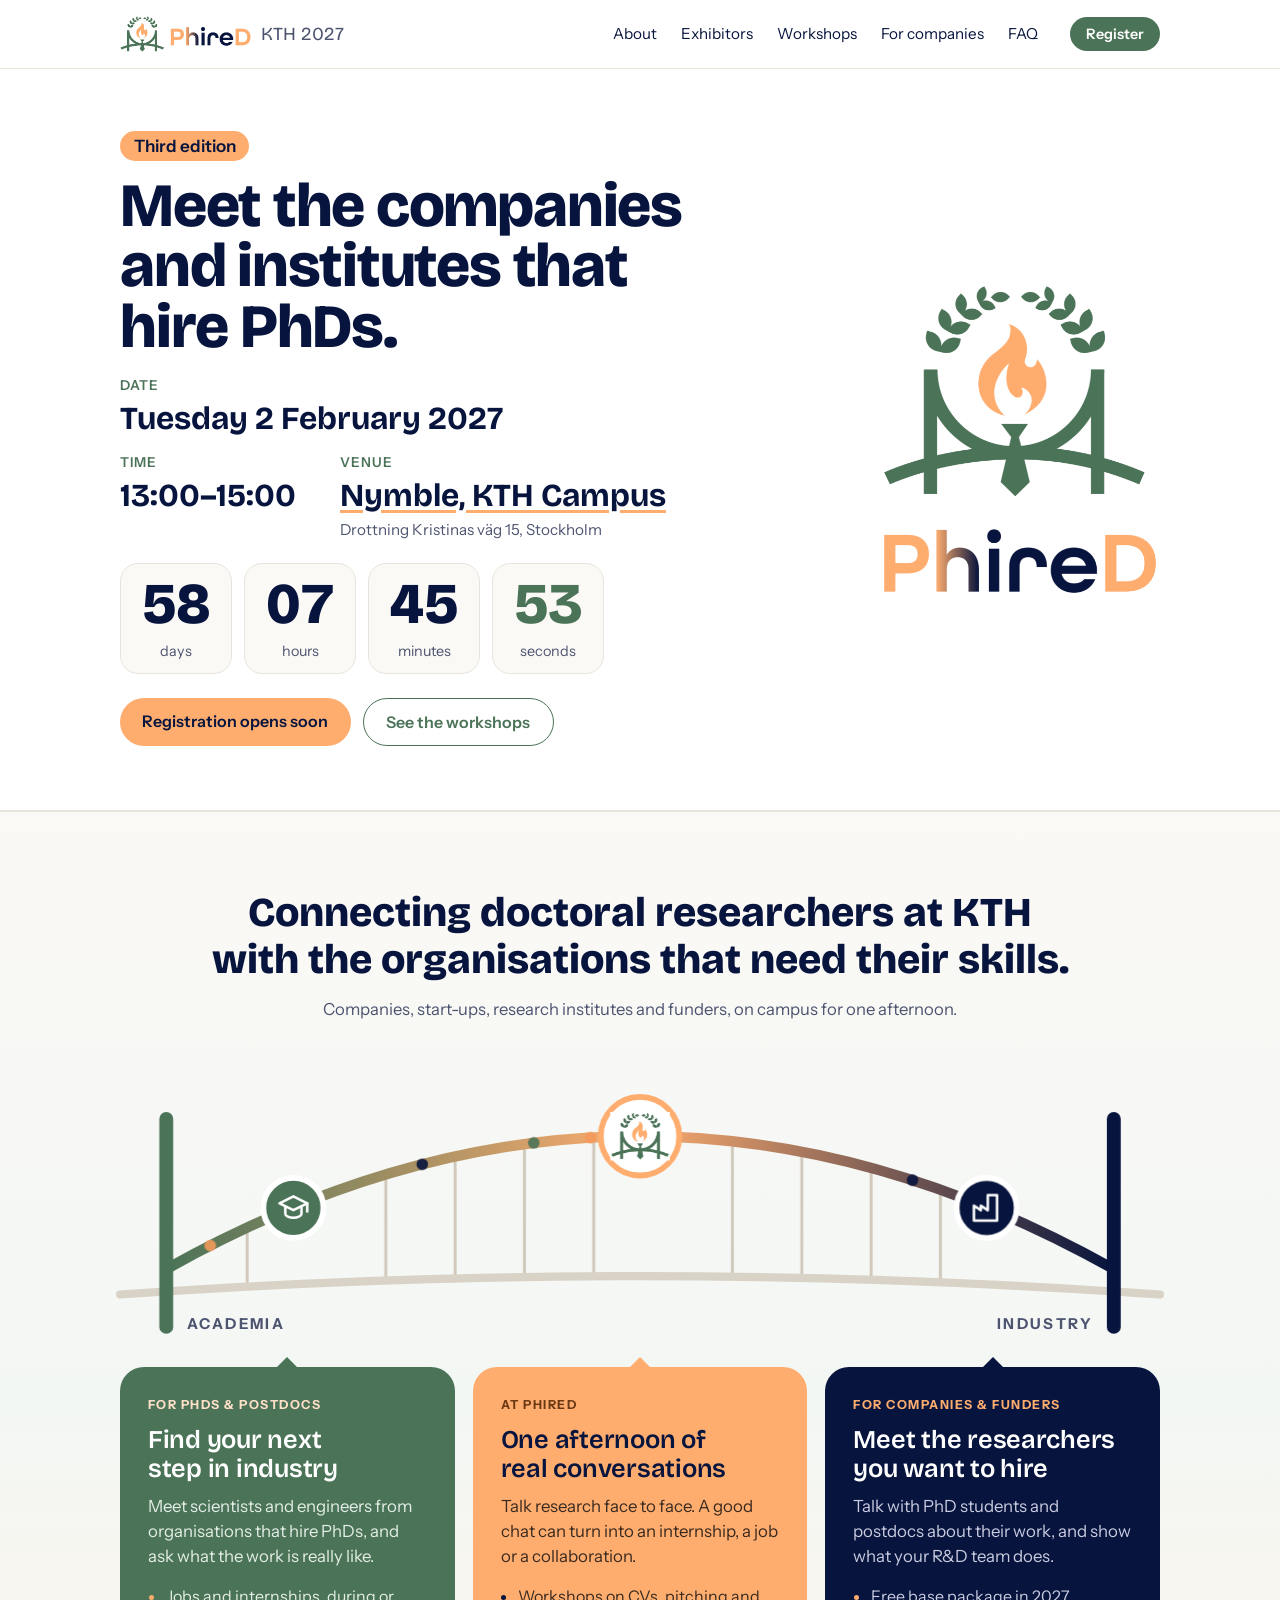
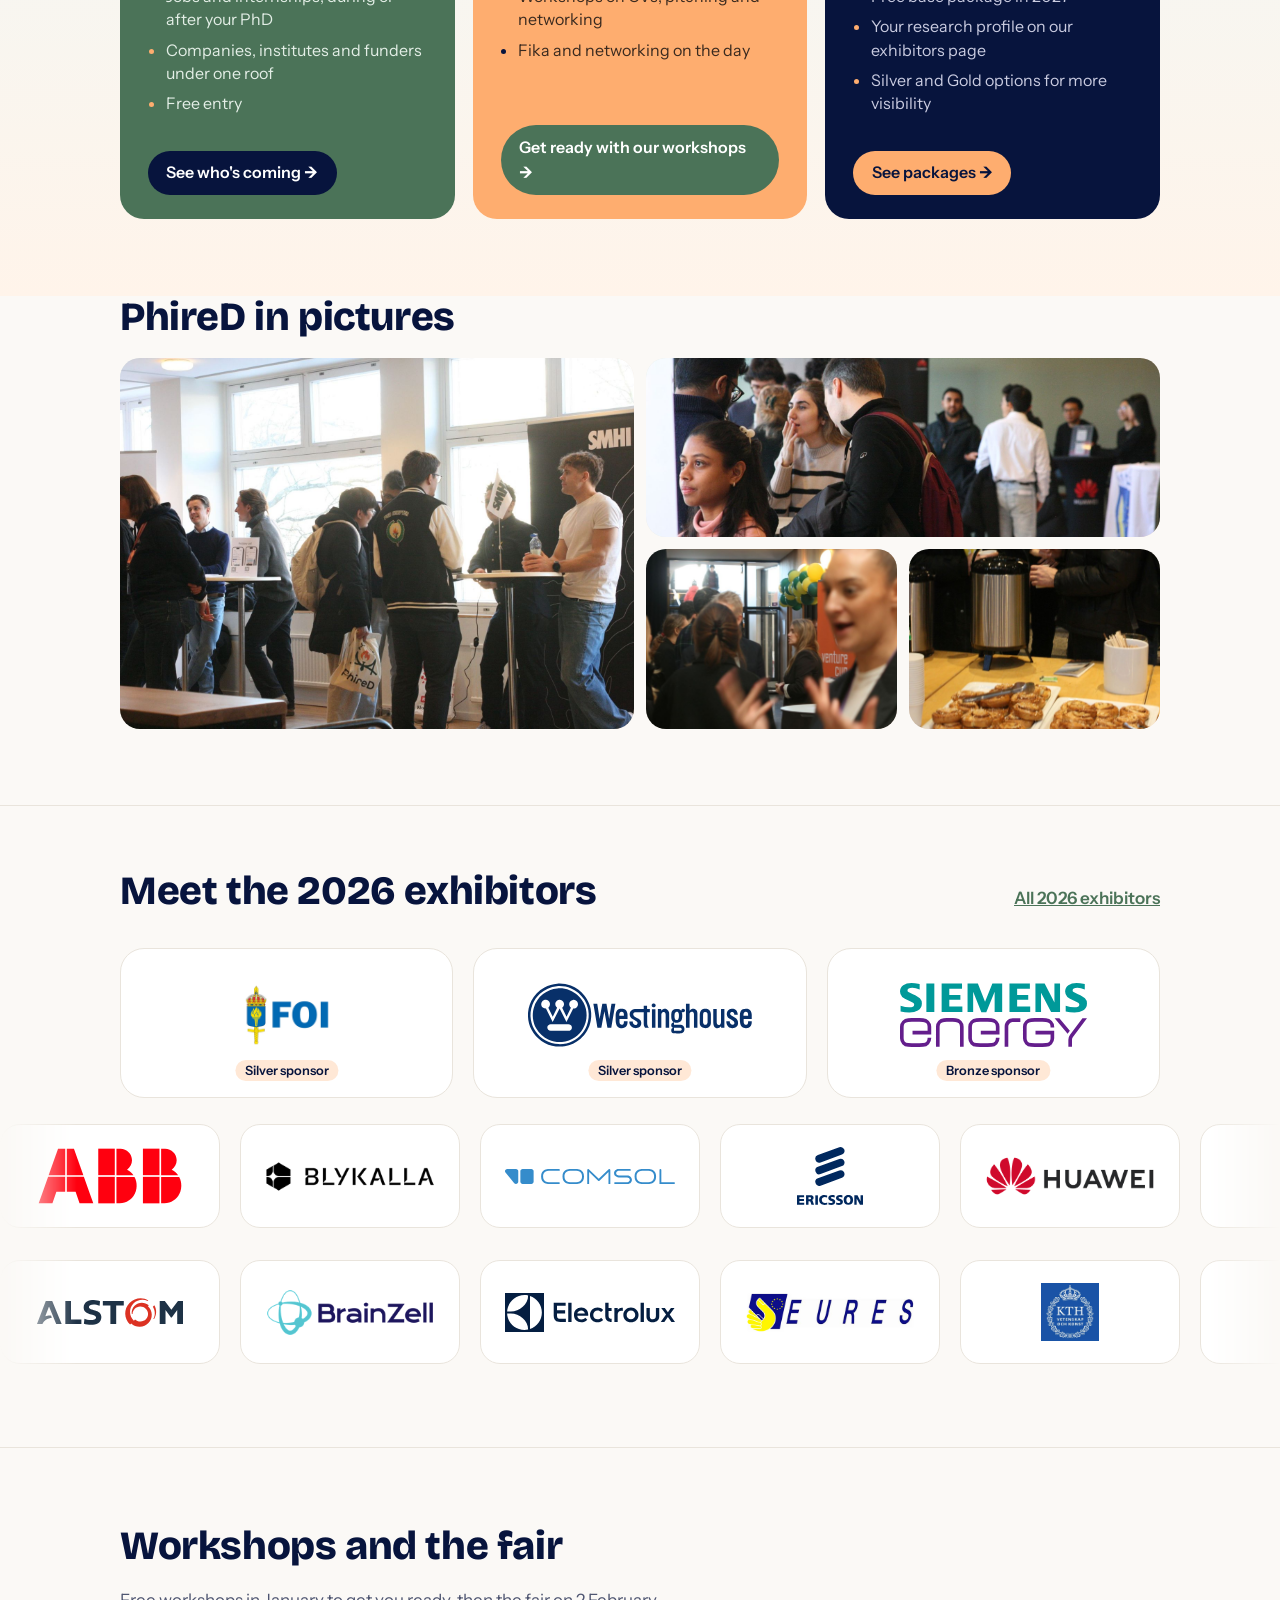
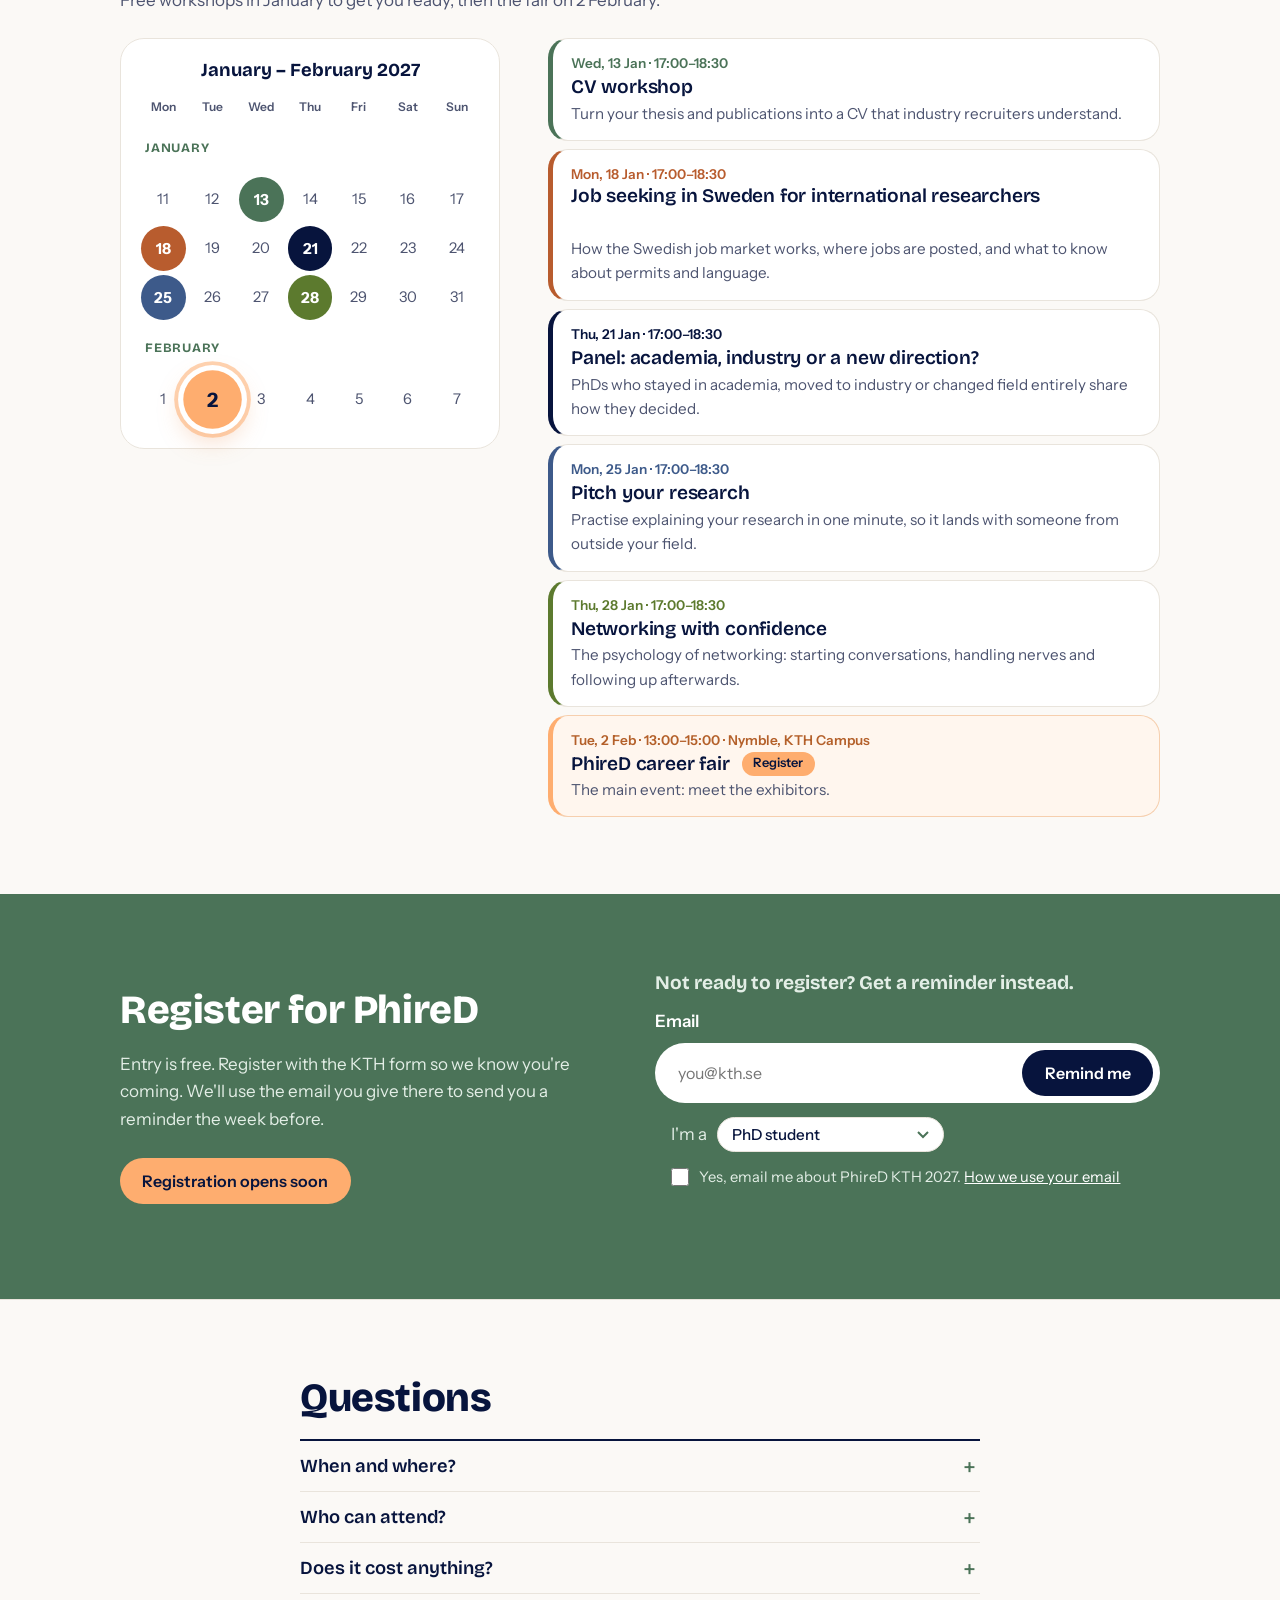
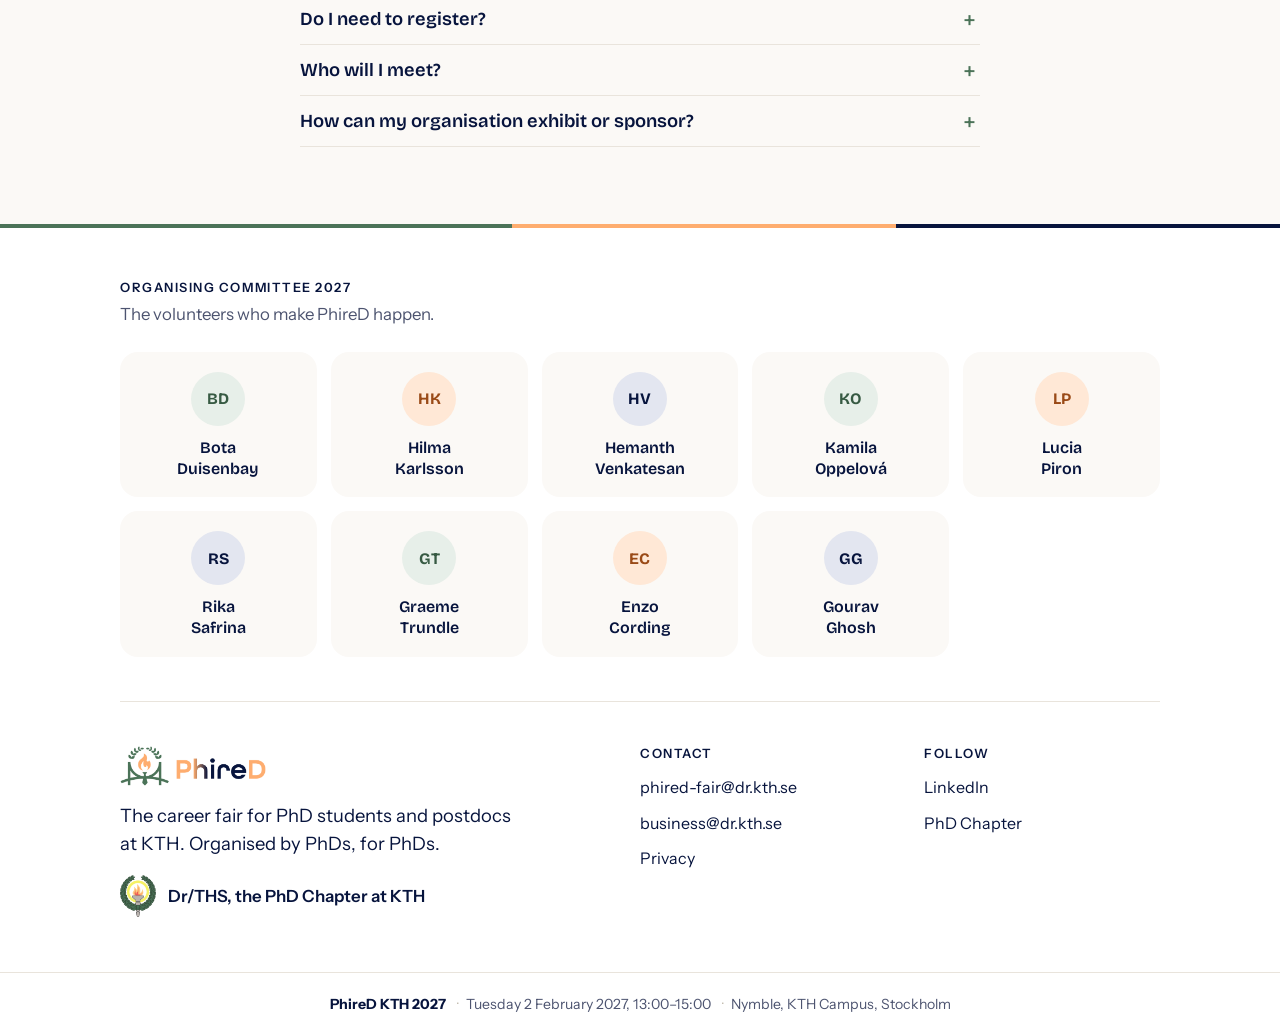
==== commit 9c371441: "text changes" ====
--- a/index.html
+++ b/index.html
@@ -18,7 +18,7 @@
   <link rel="icon" href="images/brand/favicon.png" type="image/png">
   <link rel="apple-touch-icon" href="images/brand/apple-touch-icon.png">
   <link rel="preload" href="fonts/bricolage-grotesque.woff" as="font" type="font/woff" crossorigin>
-  <link rel="stylesheet" href="style/style.css?v=20261113-20">
+  <link rel="stylesheet" href="style/style.css?v=20261113-28">
 </head>
 <body id="top">
   <a class="skip-link" href="#main">Skip to content</a>
@@ -47,7 +47,7 @@
       <div class="wrap hero-inner">
         <div class="hero-copy">
           <p class="hero-chip"><span class="chip">Third edition</span></p>
-          <h1>Meet the R&amp;D teams that hire&nbsp;PhDs.</h1>
+          <h1>Meet the companies and institutes that hire&nbsp;PhDs.</h1>
 
           <dl class="event-facts">
             <div>
@@ -88,8 +88,8 @@
     <section class="section bridge-section" id="why">
       <div class="wrap">
         <div class="bridge-head">
-          <h2 class="visually-hidden">A bridge between academia and industry</h2>
-          <p class="bridge-lead">PhireD has always had one aim: to connect the people doing doctoral research at KTH with the organisations that need their skills. <span>Industry, start-ups, research institutes and funders come to campus for one afternoon.</span></p>
+          <h2 class="bridge-lead"><span>Connecting doctoral researchers at KTH</span> <span>with the organisations that need their skills.</span></h2>
+          <p class="bridge-sub">Companies, start-ups, research institutes and funders, on campus for one afternoon.</p>
         </div>
         <figure class="bridge-fig" id="bridge-fig">
           <svg class="bridge-svg" viewBox="0 0 900 260" role="img" aria-labelledby="bridge-svg-title">
@@ -114,33 +114,34 @@
         </figure>
         <ul class="bridge-cards">
           <li class="b-card c-green" id="bridge-phd" data-key="phd">
-            <span class="b-card-kicker">Academia side</span>
-            <h3>For PhDs and postdocs</h3>
-            <p>Explore jobs and internships in industry, during your PhD or after you graduate.</p>
+            <span class="b-card-kicker">For PhDs &amp; postdocs</span>
+            <h3>Find your next step in industry</h3>
+            <p>Meet scientists and engineers from organisations that hire PhDs, and ask what the work is really like.</p>
             <ul>
-              <li>Talk research with scientists and engineers, not only recruiters</li>
-              <li>Meet funding agencies and research institutes</li>
+              <li>Jobs and internships, during or after your PhD</li>
+              <li>Companies, institutes and funders under one roof</li>
               <li>Free entry</li>
             </ul>
-            <a href="companies.html">Browse exhibitors <b aria-hidden="true">→</b></a>
+            <a href="companies.html">See who's coming <b aria-hidden="true">→</b></a>
           </li>
           <li class="b-card c-peach" id="bridge-both" data-key="both">
-            <h3>At PhireD</h3>
-            <p>Meet people face to face. A good conversation can be the start of an internship, a job or a research collaboration.</p>
+            <span class="b-card-kicker">At PhireD</span>
+            <h3>One afternoon of real conversations</h3>
+            <p>Talk research face to face. A good chat can turn into an internship, a job or a collaboration.</p>
             <ul>
-              <li>Free workshops in the weeks before the fair</li>
+              <li>Workshops on CVs, pitching and networking</li>
               <li>Fika and networking on the day</li>
             </ul>
             <a href="#workshops">Get ready with our workshops <b aria-hidden="true">→</b></a>
           </li>
           <li class="b-card c-navy" id="bridge-co" data-key="co">
-            <span class="b-card-kicker">Industry side</span>
-            <h3>For companies and funders</h3>
-            <p>Meet doctoral researchers in person, and see the research directions coming out of KTH.</p>
+            <span class="b-card-kicker">For companies &amp; funders</span>
+            <h3>Meet the researchers you want to hire</h3>
+            <p>Talk with PhD students and postdocs about their work, and show what your R&amp;D team does.</p>
             <ul>
-              <li>Talk with PhD students and postdocs</li>
-              <li>Send us a short description of your research, and we'll share it on our exhibitors page</li>
-              <li>Free base package in 2027, with Silver and Gold options</li>
+              <li>Free base package in 2027</li>
+              <li>Your research profile on our exhibitors page</li>
+              <li>Silver and Gold options for more visibility</li>
             </ul>
             <a href="exhibit.html">See packages <b aria-hidden="true">→</b></a>
           </li>
@@ -168,7 +169,6 @@
           <h2 id="wall-title">Meet the 2026 exhibitors</h2>
           <a class="text-link" href="companies.html#2026">All 2026 exhibitors</a>
         </div>
-        <p class="section-intro">Who came last year. Hover to pause, click a logo to read what they do.</p>
         <div class="wall" id="exhibitor-wall"></div>
       </div>
     </section>
@@ -213,7 +213,6 @@
             <select id="role" name="role">
               <option>PhD student</option>
               <option>Postdoc</option>
-              <option>Master's student</option>
               <option>Company or organisation</option>
               <option>Other</option>
             </select>
@@ -245,11 +244,11 @@
         </details>
         <details>
           <summary>Do I need to register?</summary>
-          <p>Yes, please <a href="#register-now">register with the KTH form</a>. It helps us plan, and we'll send you a reminder the week before. Workshops have their own sign-up, linked in the <a href="#workshops">calendar</a>.</p>
+          <p>Yes, please <a href="#register-now">register</a>, so we can plan. Workshops have their own sign-up in the <a href="#workshops">calendar</a>.</p>
         </details>
         <details>
           <summary>Who will I meet?</summary>
-          <p>Companies, research institutes such as RISE and FOI, start-ups, and funders such as the Swedish Research Council and SSF. Many bring people from their R&amp;D teams.</p>
+          <p>Last year: companies such as ABB and Ericsson, research institutes such as RISE and FOI, start-ups, and funders such as the Swedish Research Council and SSF. Many brought people from their R&amp;D teams. The <a href="companies.html">2027 exhibitors</a> will be listed as they confirm.</p>
         </details>
         <details>
           <summary>How can my organisation exhibit or sponsor?</summary>
@@ -313,7 +312,7 @@
     </div>
   </footer>
 
-  <script src="data/companies.js?v=20261113-20"></script>
-  <script src="js/site.js?v=20261113-20"></script>
+  <script src="data/companies.js?v=20261113-28"></script>
+  <script src="js/site.js?v=20261113-28"></script>
 </body>
 </html>
--- a/style/style.css
+++ b/style/style.css
@@ -1080,3 +1080,83 @@
 .b-node.n-logo.is-on .b-dot, .b-node.n-logo:focus-visible .b-dot { r: 38; }
 .b-node.n-logo.is-on .b-glow, .b-node.n-logo:focus-visible .b-glow { r: 50; }
 .n-logo image { pointer-events: none; }
+
+/* "Click me" hint on exhibitor logo cards (front page) */
+.wall-section .section-head { margin-bottom: 8px; }
+.wall li > button { position: relative; overflow: hidden; }
+.wall li > button::after {
+  content: "Click me"; position: absolute; left: 50%; bottom: 8px; transform: translate(-50%, 6px);
+  font: 600 0.72rem/1 var(--body); letter-spacing: 0.02em; white-space: nowrap;
+  padding: 0.4em 0.8em; border-radius: 999px; background: var(--signal); color: var(--white);
+  opacity: 0; pointer-events: none; transition: opacity 0.18s ease, transform 0.18s ease;
+}
+.wall li > button:hover::after, .wall li > button:focus-visible::after { opacity: 1; transform: translate(-50%, 0); }
+.wall .ticker-track li > button img, .wall .ticker-track li > button .wm { transition: transform 0.18s ease; }
+.wall .ticker-track li > button:hover img, .wall .ticker-track li > button:focus-visible img,
+.wall .ticker-track li > button:hover .wm, .wall .ticker-track li > button:focus-visible .wm { transform: translateY(-9px); }
+/* sponsor cards: the pill sits top-right so it doesn't cover the sponsor badge */
+.wall .wall-sponsors li > button::after { left: auto; right: 12px; bottom: auto; top: 12px; transform: translateY(-6px); background: var(--ink); }
+.wall .wall-sponsors li > button:hover::after, .wall .wall-sponsors li > button:focus-visible::after { transform: none; }
+@media (prefers-reduced-motion: reduce) {
+  .wall li > button::after { transition: none; }
+}
+
+/* Bridge heading: centred over the (symmetric) bridge, short lines */
+.bridge-head { text-align: center; max-width: 820px; margin: 0 auto; }
+.bridge-head .bridge-kicker { margin: 0 0 14px; font: 700 0.8rem var(--body); letter-spacing: 0.16em; text-transform: uppercase; color: var(--signal); }
+.bridge-head .bridge-lead { margin: 0 auto; max-width: 30ch; font: 800 clamp(1.7rem, 3.2vw, 2.6rem)/1.15 var(--display); letter-spacing: -0.015em; color: var(--ink); text-wrap: balance; }
+.bridge-head .bridge-sub { margin: 14px auto 0; max-width: 46ch; font-size: clamp(1.02rem, 1.3vw, 1.15rem); line-height: 1.5; color: var(--ink-soft); text-wrap: balance; }
+.bridge-fig { margin-top: clamp(4px, 1.5vw, 16px); }
+
+/* Bridge cards: benefit headline, readable body */
+.b-card { gap: 10px; padding: 28px 28px 24px; }
+.b-card .b-card-kicker { font-size: 0.78rem; letter-spacing: 0.12em; }
+.b-card h3 { font-size: clamp(1.4rem, 2vw, 1.65rem); line-height: 1.15; letter-spacing: -0.01em; text-wrap: balance; }
+.b-card p { font-size: 1.05rem; line-height: 1.5; }
+.b-card ul { font-size: 1rem; line-height: 1.45; margin-bottom: 18px; }
+.b-card li { margin-bottom: 0.45em; }
+.b-card a { font-size: 1rem; padding: 0.6em 1.15em; }
+.c-green .b-card-kicker { color: #ffe0c8; opacity: 1; }
+.c-peach .b-card-kicker { color: #6b3a14; opacity: 1; }
+
+/* Card buttons rotate through the three colours: green->navy, peach->green, navy->peach */
+.c-green a { background: #07143d; color: #fff; }
+.c-green a:hover { background: #1b2a5c; }
+.c-peach a { background: #4b7358; color: #fff; }
+.c-peach a:hover { background: #375a43; }
+.c-navy a  { background: #fead6f; color: #07143d; }
+.c-navy a:hover { background: #ffc395; }
+/* Bridge headline: two deliberate lines */
+.bridge-head .bridge-lead { max-width: none; text-wrap: wrap; }
+.bridge-head .bridge-lead > span { display: block; margin: 0; font: inherit; color: inherit; max-width: none; }
+.bridge-head { max-width: 1100px; }
+@media (min-width: 900px) { .bridge-head .bridge-lead > span { white-space: nowrap; } }
+@media (min-width: 900px) { .bridge-head .bridge-sub { max-width: none; white-space: nowrap; } }
+.hero-light h1 { max-width: 15ch; }
+.hero-light h1 { max-width: 16ch; font-size: clamp(2.4rem, 4.8vw, 4.6rem); }
+
+/* ===== Exhibitors page: single pointer for companies ===== */
+.co-cta { padding: 0 0 var(--section); }
+.co-cta-inner {
+  display: flex; align-items: center; justify-content: space-between; gap: 16px 32px; flex-wrap: wrap;
+  padding: 22px 28px; background: var(--ink); color: #c9cbe0; border-radius: 22px;
+}
+.co-cta-inner p { margin: 0; font-size: 1.08rem; }
+.co-cta-inner b { color: var(--white); }
+.co-cta .btn-bright:hover { background: var(--white); }
+
+/* ===== For companies page: matching cards ===== */
+.packages-section .table-scroll { border-radius: 22px; }
+.price-list { margin: 0; background: var(--white); border: 1px solid var(--line); border-radius: 22px; overflow: hidden; }
+.price-list > div { display: grid; grid-template-columns: 1fr auto; gap: 16px; padding: 14px 20px; border-bottom: 1px solid var(--line); }
+.price-list > div:last-child { border-bottom: 0; }
+.price-list dt { font-weight: 500; color: var(--ink); }
+.price-list dd { margin: 0; font-weight: 700; color: var(--ink); white-space: nowrap; }
+.profile-section { border-top: 0; padding-top: 0; }
+.profile-inner { display: grid; grid-template-columns: 1fr 1.1fr; gap: clamp(24px, 5vw, 64px); align-items: start; }
+.profile-inner > div > p { color: var(--ink-soft); max-width: 46ch; }
+.profile-list > div { grid-template-columns: 120px 1fr; }
+.profile-list dt { font-weight: 700; }
+.profile-list dd { font-weight: 400; color: var(--ink-soft); white-space: normal; }
+@media (max-width: 900px) { .profile-inner { grid-template-columns: 1fr; } }
+@media (max-width: 520px) { .profile-list > div { grid-template-columns: 1fr; gap: 2px; } }
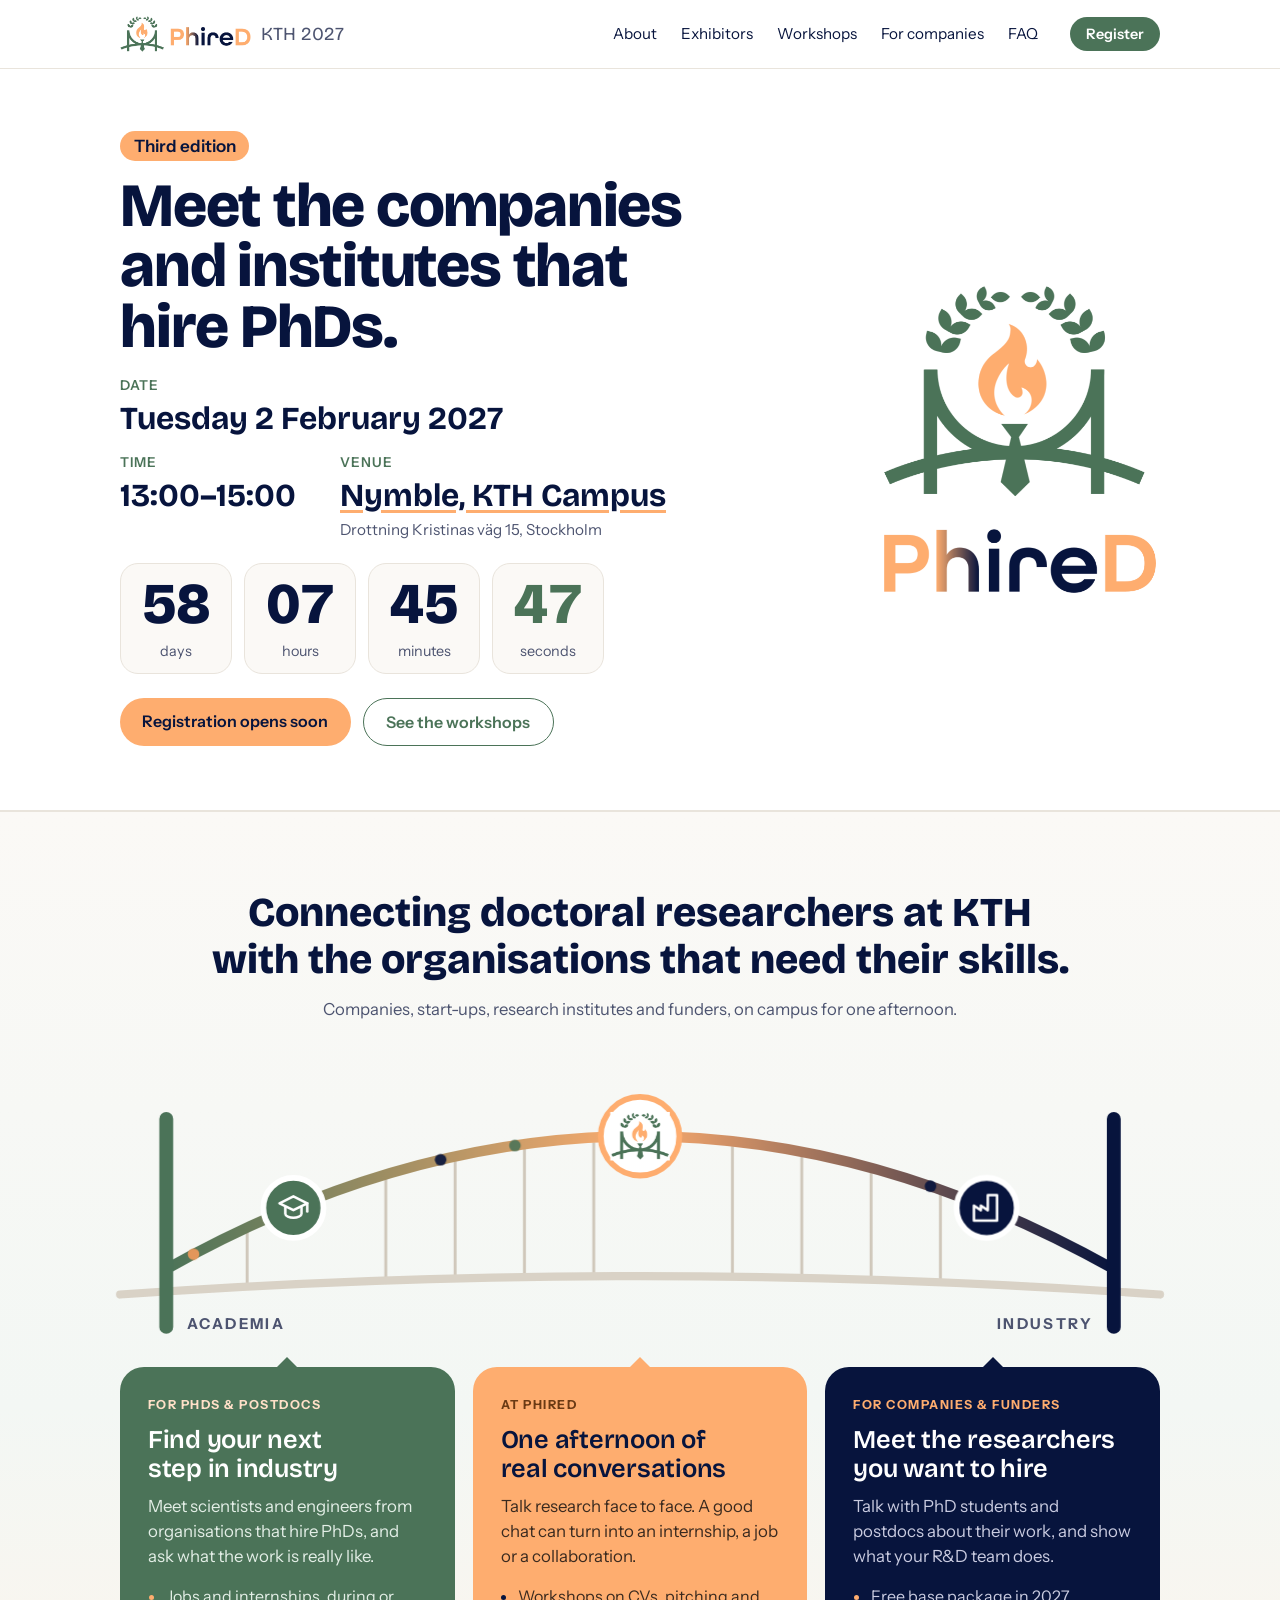
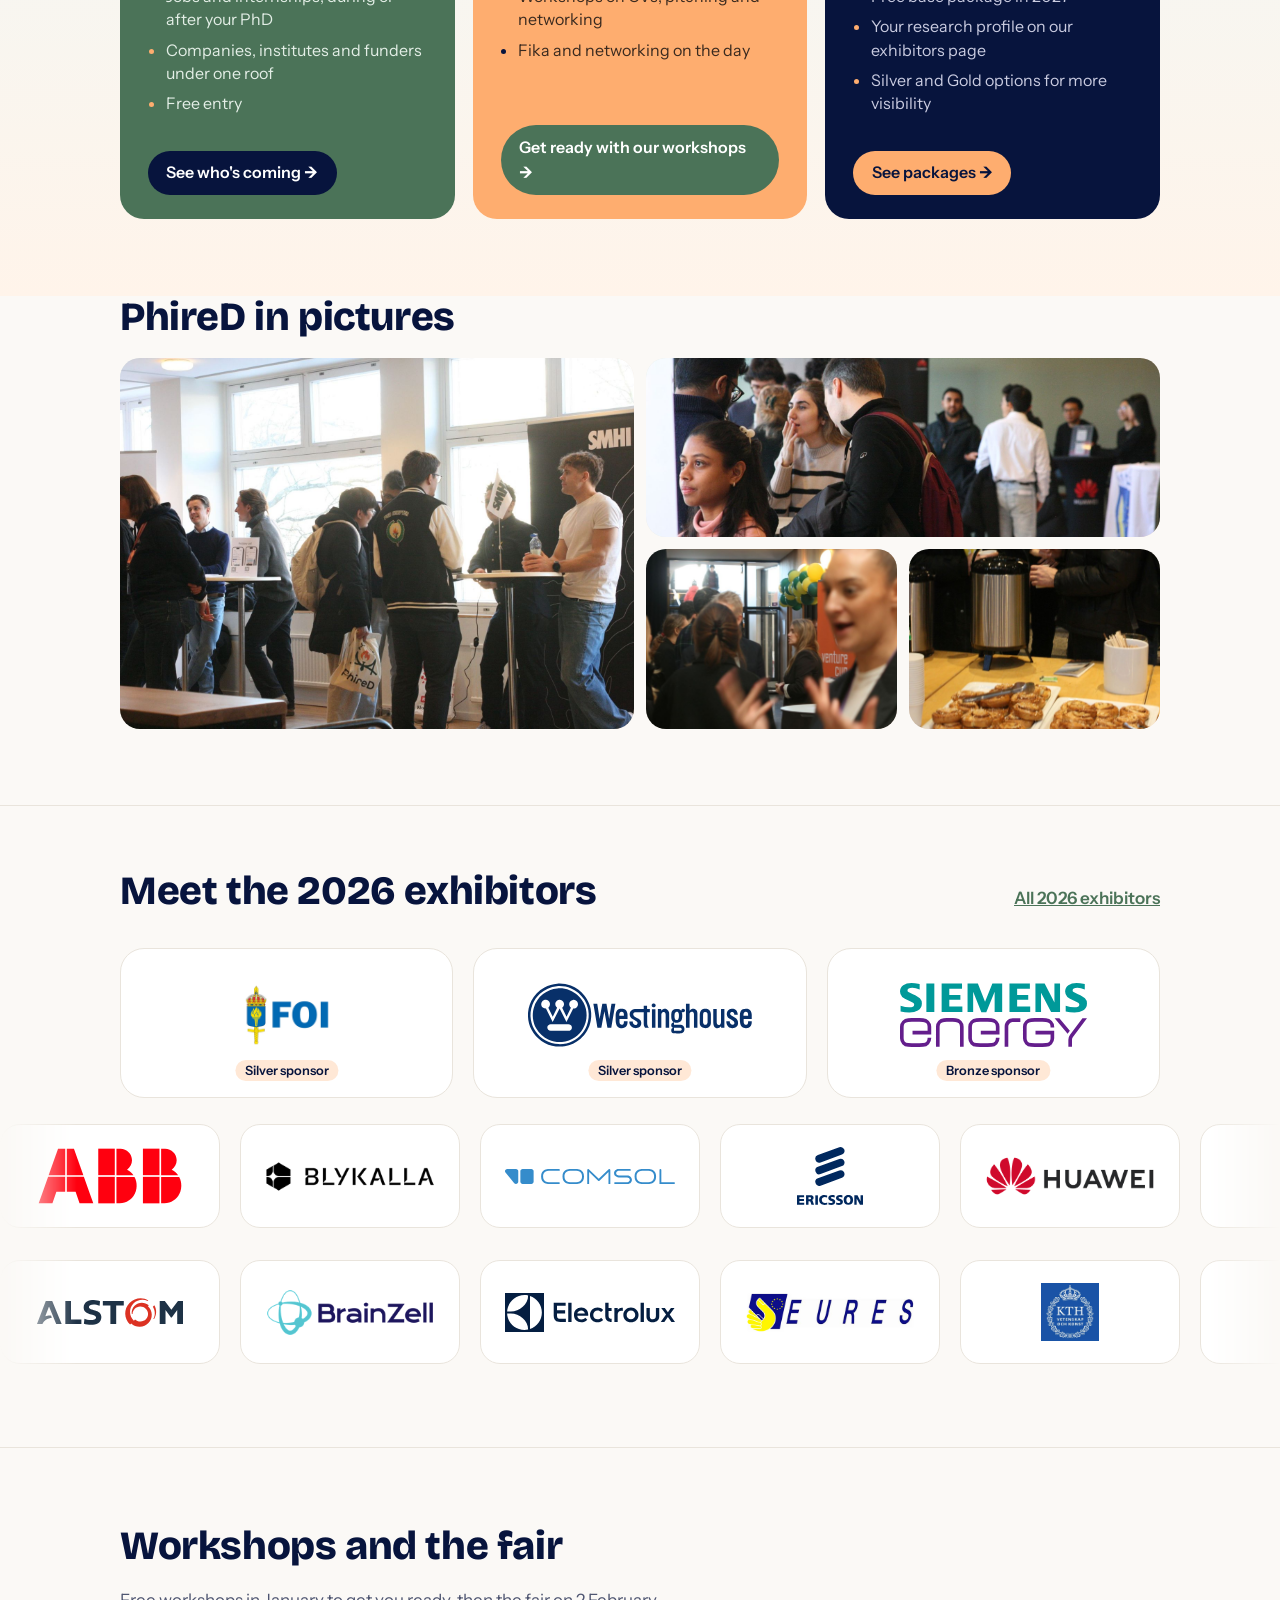
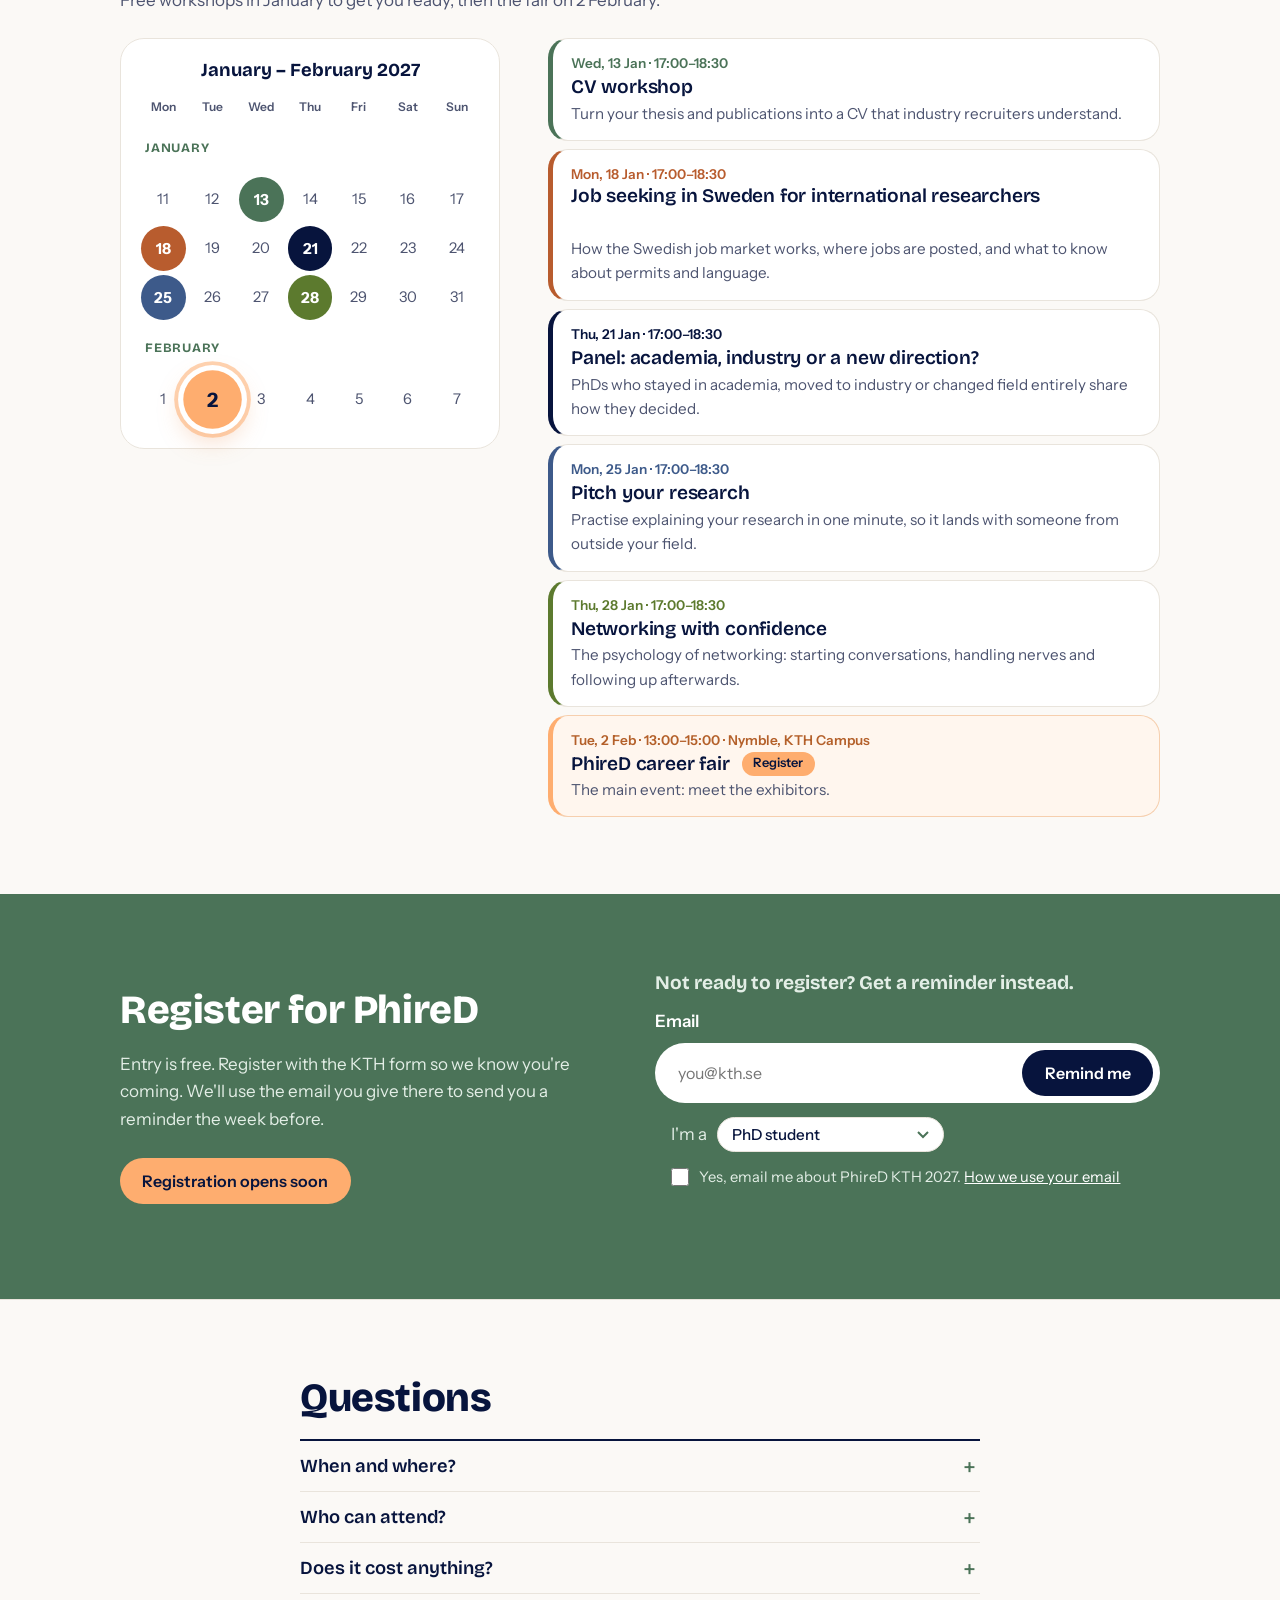
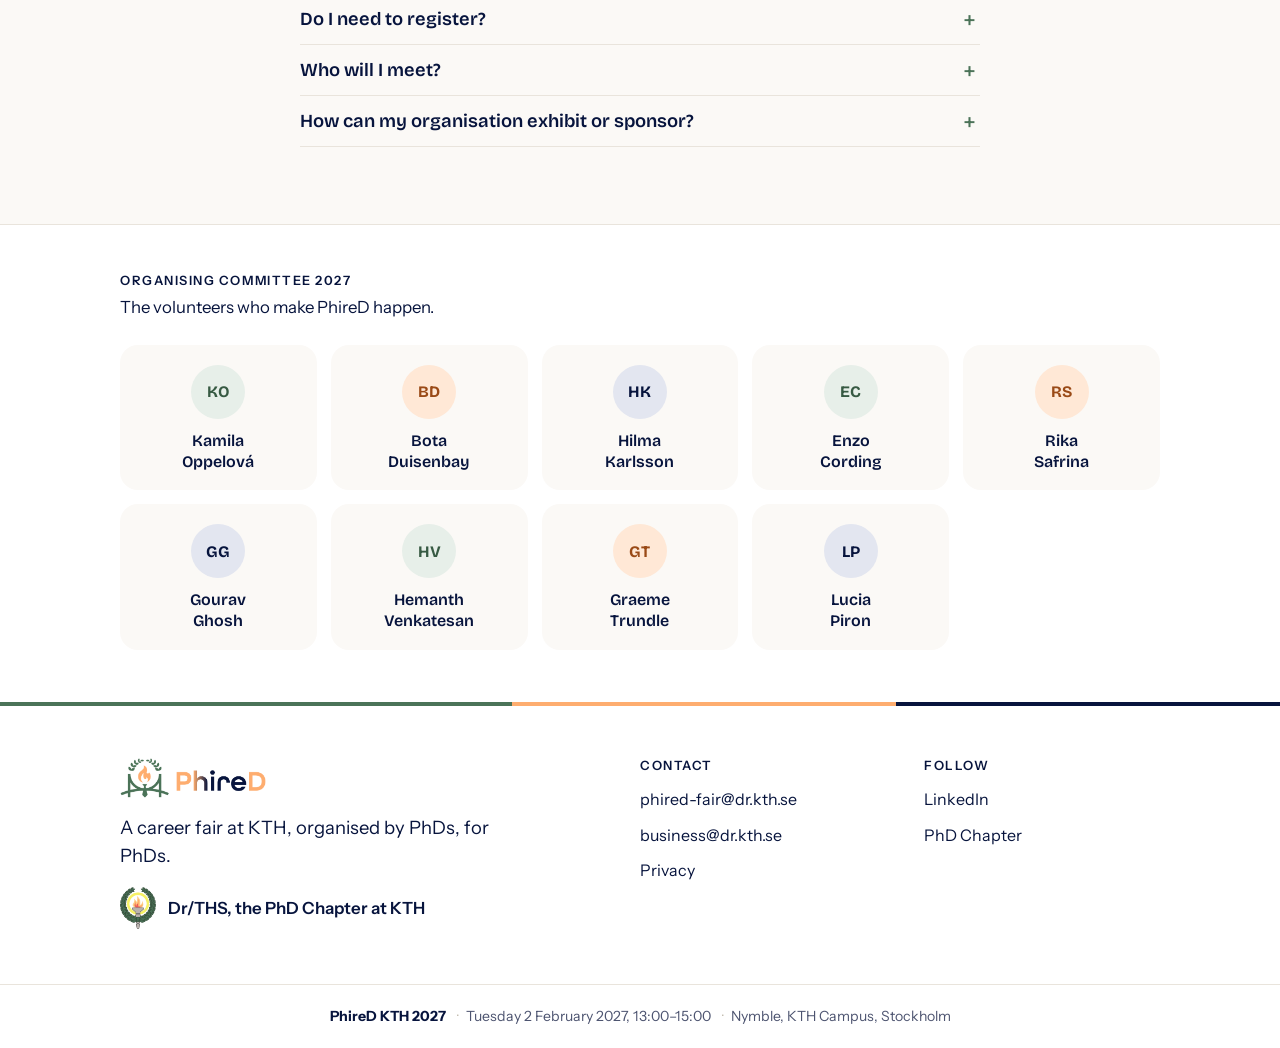
==== commit 1cb81989: "org team out of the footer" ====
--- a/index.html
+++ b/index.html
@@ -18,7 +18,7 @@
   <link rel="icon" href="images/brand/favicon.png" type="image/png">
   <link rel="apple-touch-icon" href="images/brand/apple-touch-icon.png">
   <link rel="preload" href="fonts/bricolage-grotesque.woff" as="font" type="font/woff" crossorigin>
-  <link rel="stylesheet" href="style/style.css?v=20261113-28">
+  <link rel="stylesheet" href="style/style.css?v=20261113-29">
 </head>
 <body id="top">
   <a class="skip-link" href="#main">Skip to content</a>
@@ -258,10 +258,9 @@
     </section>
 
 
-  </main>
-
-  <footer class="site-footer">
-    <div class="wrap">
+    <!-- ORGANISING COMMITTEE (front page only) -->
+    <section class="team-band" aria-label="Organising committee">
+      <div class="wrap">
       <div class="footer-crew">
       <p class="footer-head">Organising committee 2027</p>
       <p class="footer-crew-intro">The volunteers who make PhireD happen.</p>
@@ -279,12 +278,16 @@
           <li><span class="avatar-sm" aria-hidden="true">HV</span><span class="tm-name">Hemanth <span>Venkatesan</span></span></li>
       </ul>
       </div>
-    </div>
-
+      </div>
+    </section>
+
+  </main>
+
+  <footer class="site-footer">
     <div class="wrap footer-top">
       <div class="footer-about">
         <img class="footer-logo" src="images/brand/phired-logo-wide.png" alt="PhireD" width="131" height="36">
-        <p>The career fair for PhD students and postdocs at KTH. Organised by PhDs, for PhDs.</p>
+        <p>A career fair at KTH, organised by PhDs, for PhDs.</p>
         <a class="footer-chapter" href="https://www.dr.kth.se/">
           <img src="images/brand/phd-chapter-logo.png" alt="" width="28" height="32">
           <span>Dr/THS, the PhD Chapter at KTH</span>
@@ -312,7 +315,7 @@
     </div>
   </footer>
 
-  <script src="data/companies.js?v=20261113-28"></script>
-  <script src="js/site.js?v=20261113-28"></script>
+  <script src="data/companies.js?v=20261113-29"></script>
+  <script src="js/site.js?v=20261113-29"></script>
 </body>
 </html>
--- a/style/style.css
+++ b/style/style.css
@@ -1160,3 +1160,7 @@
 .profile-list dd { font-weight: 400; color: var(--ink-soft); white-space: normal; }
 @media (max-width: 900px) { .profile-inner { grid-template-columns: 1fr; } }
 @media (max-width: 520px) { .profile-list > div { grid-template-columns: 1fr; gap: 2px; } }
+
+/* Organising committee: now its own band at the end of the front page (same look as before) */
+.team-band { background: var(--white); padding: 48px 0 52px; border-top: 1px solid var(--line); }
+.team-band .footer-crew { margin: 0; padding: 0; border: 0; }
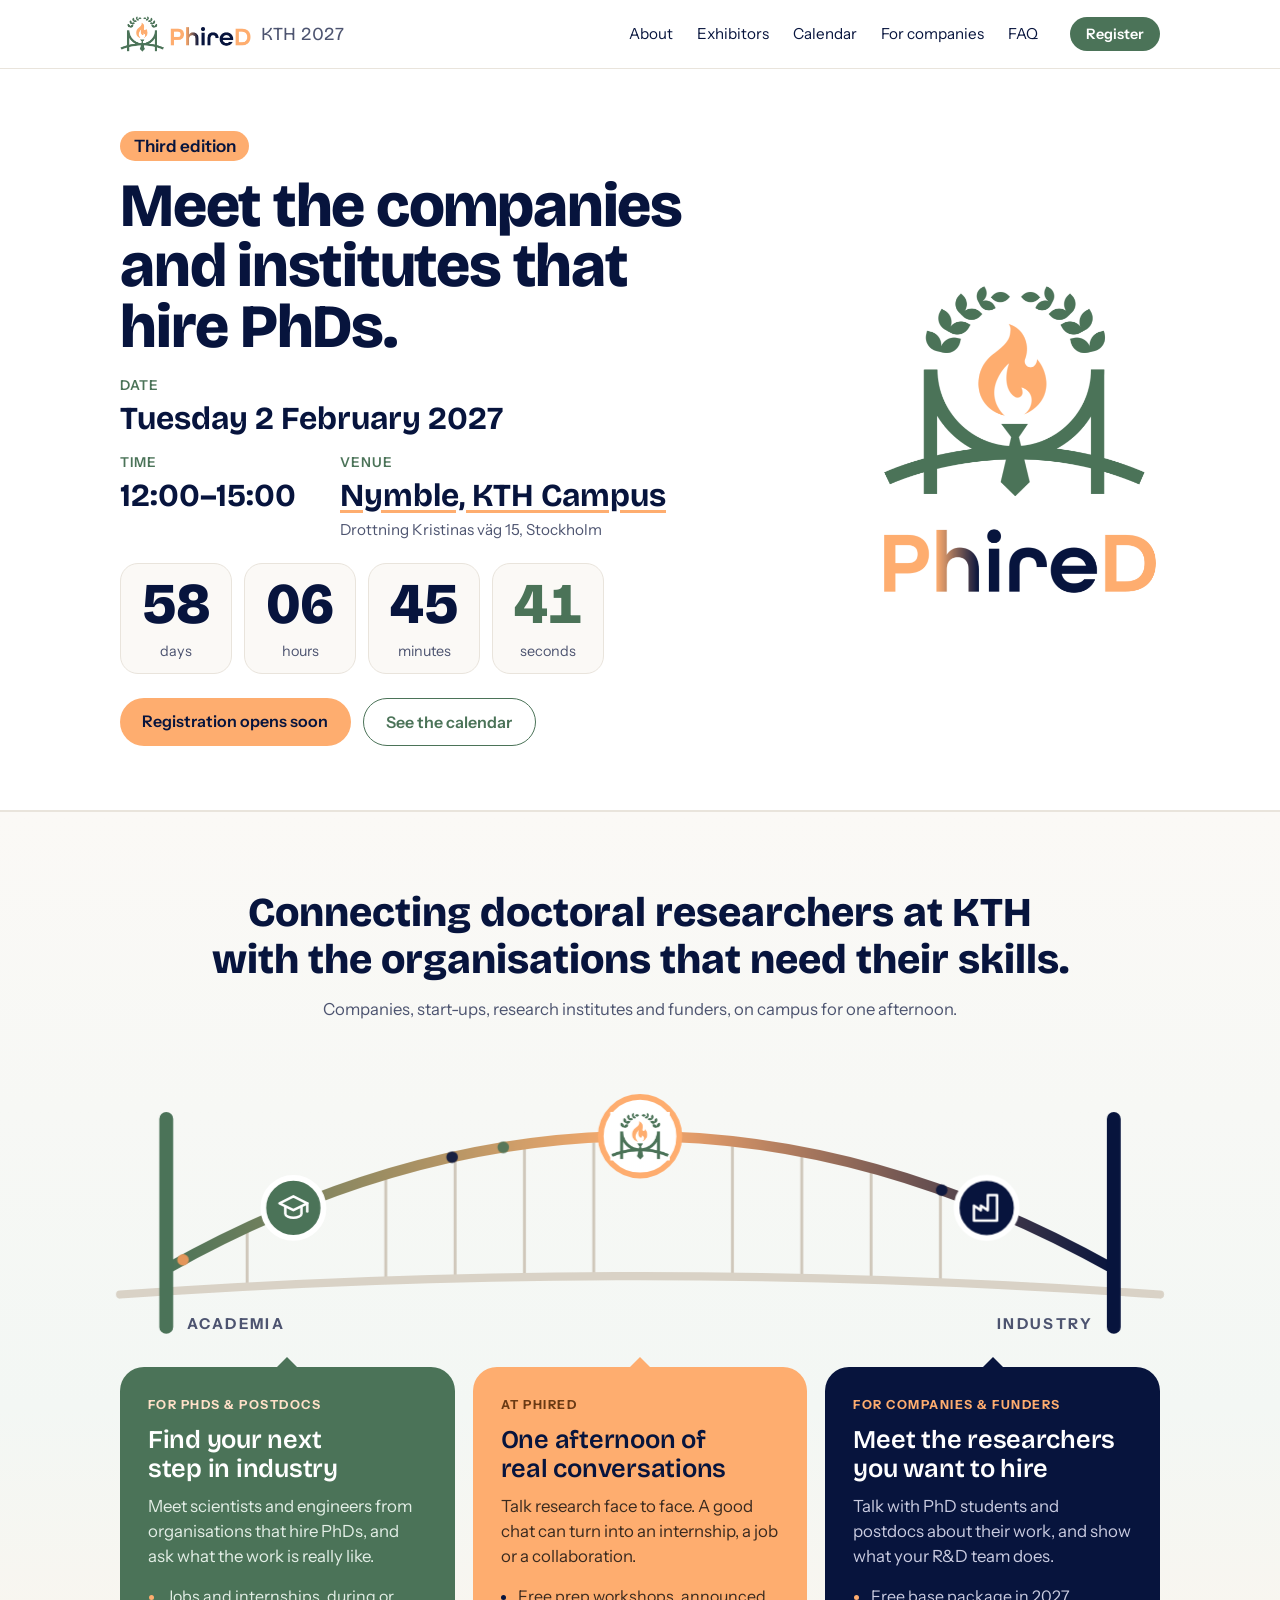
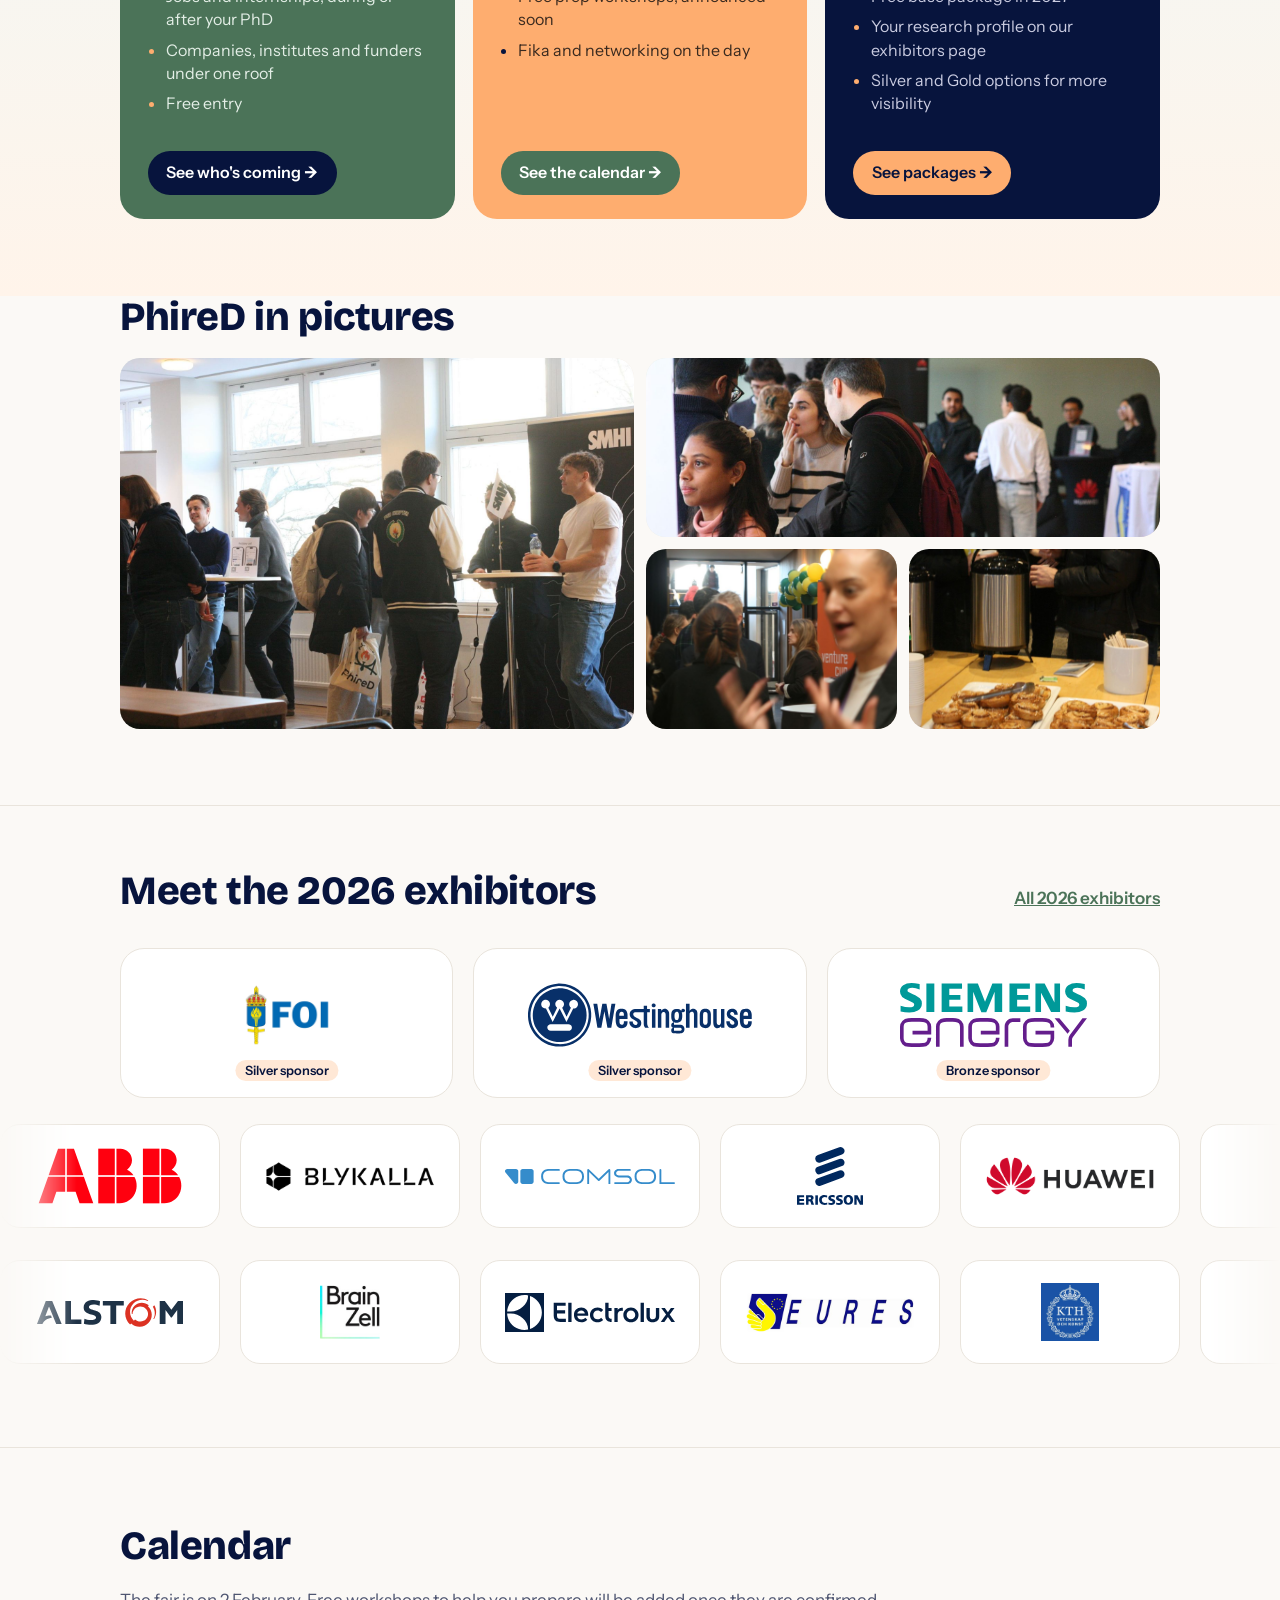
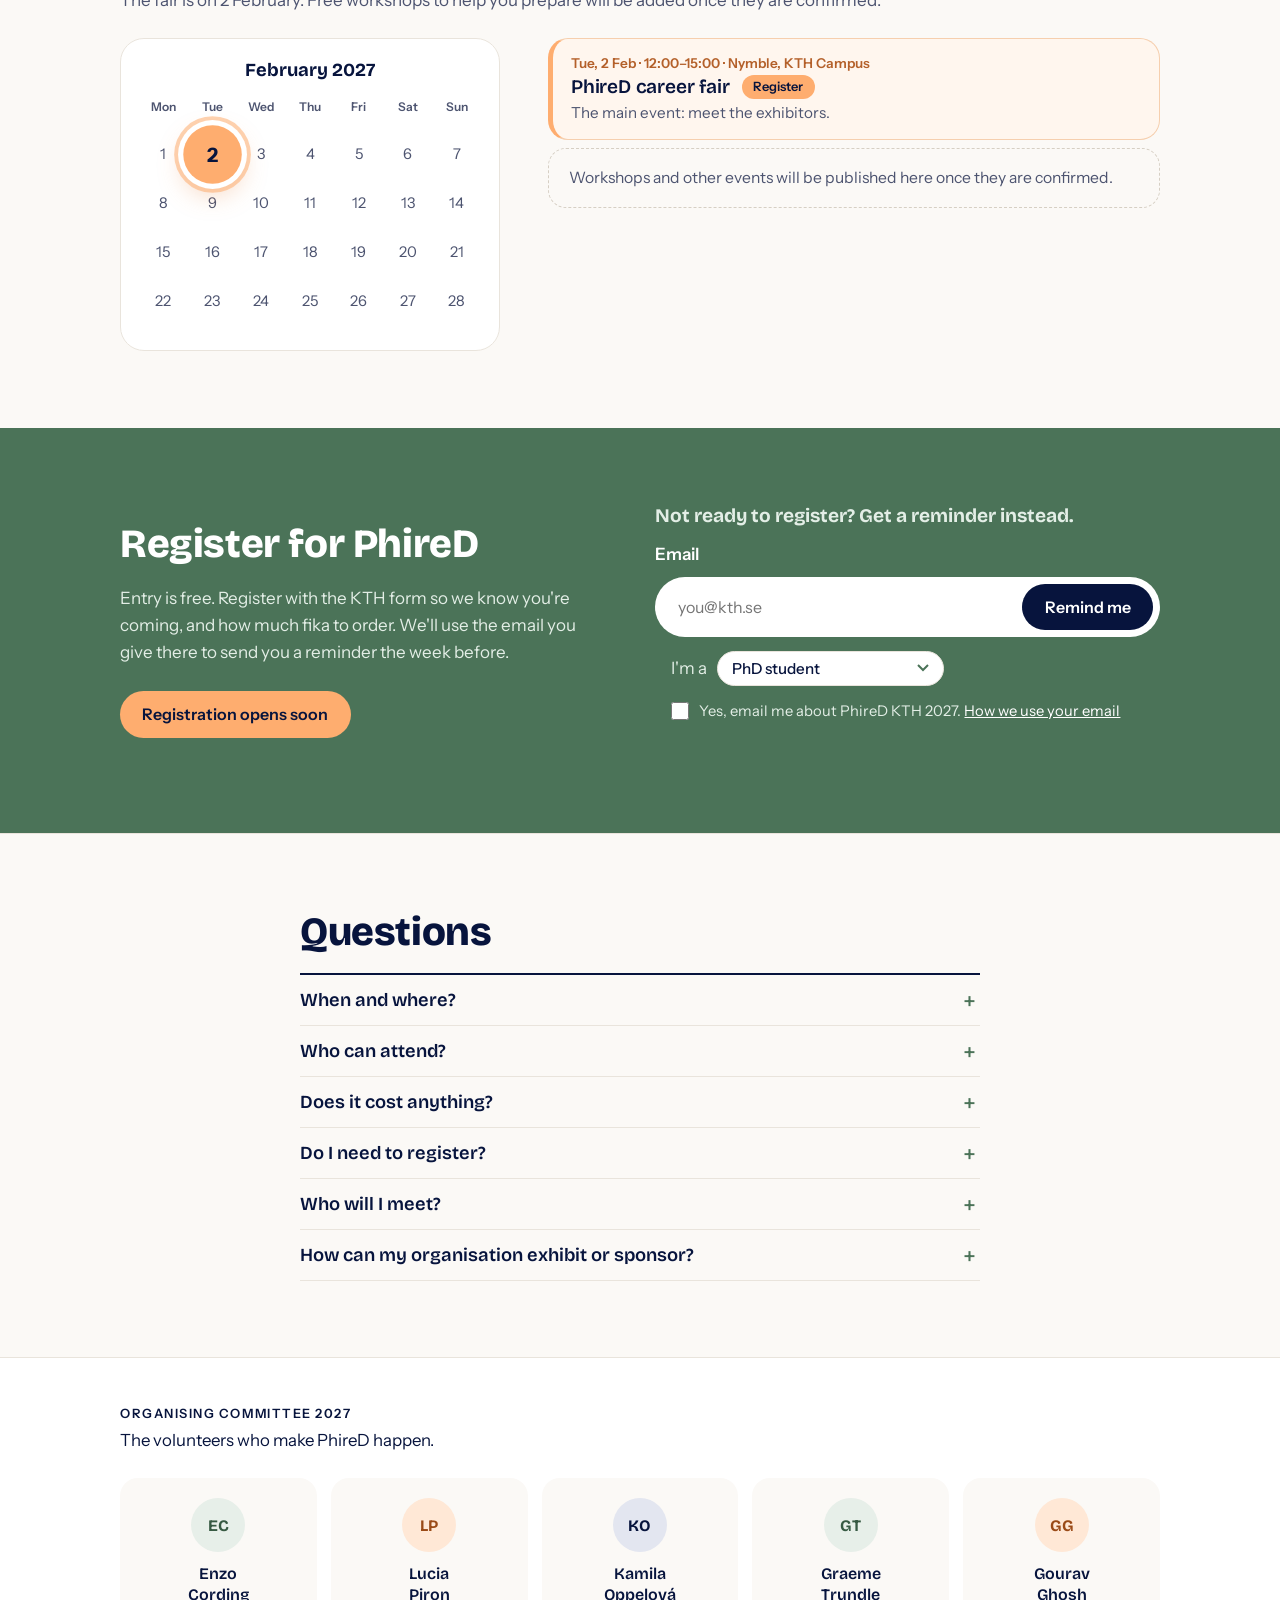
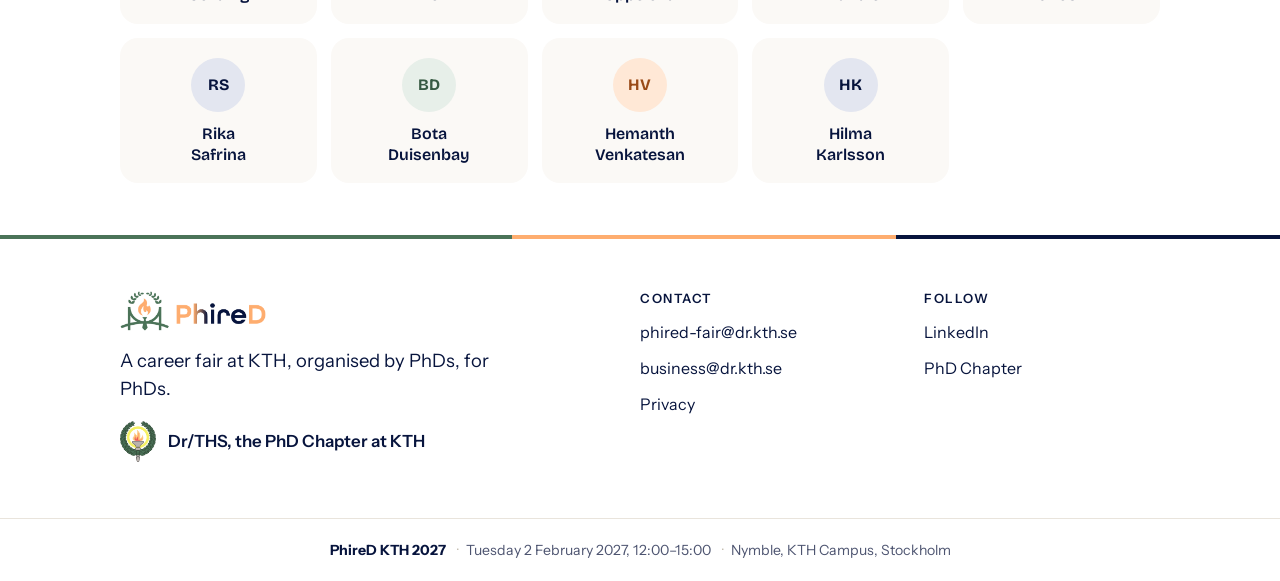
==== commit ebe164ce: "small bigs : logo a, time and workshop" ====
--- a/index.html
+++ b/index.html
@@ -4,10 +4,10 @@
   <meta charset="utf-8">
   <meta name="viewport" content="width=device-width, initial-scale=1">
   <title>PhireD KTH 2027 – Career fair for PhDs and postdocs</title>
-  <meta name="description" content="PhireD KTH is the career fair for PhD students and postdocs at KTH. Meet companies, research institutes and funding agencies on 2 February 2027, 13:00–15:00 at Nymble, KTH Campus. Free entry.">
+  <meta name="description" content="PhireD KTH is the career fair for PhD students and postdocs at KTH. Meet companies, research institutes and funding agencies on 2 February 2027, 12:00–15:00 at Nymble, KTH Campus. Free entry.">
 
   <meta property="og:title" content="PhireD KTH 2027 – Career fair for PhDs and postdocs">
-  <meta property="og:description" content="A bridge between academia and industry. 2 February 2027, 13:00–15:00 at Nymble, KTH Campus. Free entry.">
+  <meta property="og:description" content="A bridge between academia and industry. 2 February 2027, 12:00–15:00 at Nymble, KTH Campus. Free entry.">
   <meta property="og:url" content="https://phired.se/">
   <meta property="og:type" content="website">
   <meta property="og:image" content="https://phired.se/images/brand/og.jpg">
@@ -18,7 +18,7 @@
   <link rel="icon" href="images/brand/favicon.png" type="image/png">
   <link rel="apple-touch-icon" href="images/brand/apple-touch-icon.png">
   <link rel="preload" href="fonts/bricolage-grotesque.woff" as="font" type="font/woff" crossorigin>
-  <link rel="stylesheet" href="style/style.css?v=20261113-29">
+  <link rel="stylesheet" href="style/style.css?v=20261123-2">
 </head>
 <body id="top">
   <a class="skip-link" href="#main">Skip to content</a>
@@ -32,7 +32,7 @@
       <nav class="nav" aria-label="Main">
         <a href="./#why">About</a>
         <a href="companies.html">Exhibitors</a>
-        <a href="./#workshops">Workshops</a>
+        <a href="./#workshops">Calendar</a>
         <a href="exhibit.html">For companies</a>
         <a href="./#faq">FAQ</a>
       </nav>
@@ -56,7 +56,7 @@
             </div>
             <div>
               <dt>Time</dt>
-              <dd><time datetime="2027-02-02T13:00">13:00</time>–<time datetime="2027-02-02T15:00">15:00</time></dd>
+              <dd><time datetime="2027-02-02T12:00">12:00</time>–<time datetime="2027-02-02T15:00">15:00</time></dd>
             </div>
             <div>
               <dt>Venue</dt>
@@ -77,7 +77,7 @@
 
           <div class="hero-actions">
             <a class="btn btn-bright" href="#register-now" data-register>Register for free</a>
-            <a class="btn btn-ghost" href="#workshops">See the workshops</a>
+            <a class="btn btn-ghost" href="#workshops">See the calendar</a>
           </div>
         </div>
         <img class="hero-logo" src="images/brand/phired-logo-stacked.png" alt="PhireD logo: a torch under a laurel wreath, above a bridge" width="320" height="361">
@@ -129,10 +129,10 @@
             <h3>One afternoon of real conversations</h3>
             <p>Talk research face to face. A good chat can turn into an internship, a job or a collaboration.</p>
             <ul>
-              <li>Workshops on CVs, pitching and networking</li>
+              <li>Free prep workshops, announced soon</li>
               <li>Fika and networking on the day</li>
             </ul>
-            <a href="#workshops">Get ready with our workshops <b aria-hidden="true">→</b></a>
+            <a href="#workshops">See the calendar <b aria-hidden="true">→</b></a>
           </li>
           <li class="b-card c-navy" id="bridge-co" data-key="co">
             <span class="b-card-kicker">For companies &amp; funders</span>
@@ -181,10 +181,10 @@
     <!-- WORKSHOPS CALENDAR -->
     <section class="section" id="workshops">
       <div class="wrap">
-        <h2>Workshops and the fair</h2>
-        <p class="section-intro">Free workshops in January to get you ready, then the fair on 2 February.</p>
+        <h2>Calendar</h2>
+        <p class="section-intro">The fair is on 2 February. Free workshops to help you prepare will be added once they are confirmed.</p>
         <div class="cal-wrap">
-          <div class="cal" aria-label="Workshop calendar">
+          <div class="cal" aria-label="Event calendar">
             <p class="cal-title" id="cal-title"></p>
             <div class="cal-grid" id="cal-grid"></div>
           </div>
@@ -198,7 +198,7 @@
       <div class="wrap signup-inner">
         <div>
           <h2 id="register-title">Register for PhireD</h2>
-          <p>Entry is free. Register with the KTH form so we know you're coming. We'll use the email you give there to send you a reminder the week before.</p>
+          <p>Entry is free. Register with the KTH form so we know you're coming, and how much fika to order. We'll use the email you give there to send you a reminder the week before.</p>
           <a class="btn btn-bright" href="#reminders" data-register data-soon="Registration opens soon">Register with the KTH form</a>
         </div>
         <form class="signup" id="register" novalidate>
@@ -232,7 +232,7 @@
         <h2>Questions</h2>
         <details>
           <summary>When and where?</summary>
-          <p>Tuesday 2 February 2027, 13:00–15:00, at Nymble, the student union house on KTH Campus, Drottning Kristinas väg 15 (<a href="https://maps.google.com/?q=Nymble+KTH+Stockholm">map</a>).</p>
+          <p>Tuesday 2 February 2027, 12:00–15:00, at Nymble, the student union house on KTH Campus, Drottning Kristinas väg 15 (<a href="https://maps.google.com/?q=Nymble+KTH+Stockholm">map</a>).</p>
         </details>
         <details>
           <summary>Who can attend?</summary>
@@ -244,7 +244,7 @@
         </details>
         <details>
           <summary>Do I need to register?</summary>
-          <p>Yes, please <a href="#register-now">register</a>, so we can plan. Workshops have their own sign-up in the <a href="#workshops">calendar</a>.</p>
+          <p>Yes, please <a href="#register-now">register</a>, so we know how much fika to order. Workshops will have their own sign-up once they are announced.</p>
         </details>
         <details>
           <summary>Who will I meet?</summary>
@@ -311,11 +311,11 @@
     </div>
 
     <div class="footer-bottom">
-      <p><b>PhireD KTH 2027</b> <span>Tuesday 2 February 2027, 13:00–15:00</span> <span>Nymble, KTH Campus, Stockholm</span></p>
+      <p><b>PhireD KTH 2027</b> <span>Tuesday 2 February 2027, 12:00–15:00</span> <span>Nymble, KTH Campus, Stockholm</span></p>
     </div>
   </footer>
 
-  <script src="data/companies.js?v=20261113-29"></script>
-  <script src="js/site.js?v=20261113-29"></script>
+  <script src="data/companies.js?v=20261123-2"></script>
+  <script src="js/site.js?v=20261123-2"></script>
 </body>
 </html>
--- a/style/style.css
+++ b/style/style.css
@@ -1164,3 +1164,7 @@
 /* Organising committee: now its own band at the end of the front page (same look as before) */
 .team-band { background: var(--white); padding: 48px 0 52px; border-top: 1px solid var(--line); }
 .team-band .footer-crew { margin: 0; padding: 0; border: 0; }
+
+/* Calendar note while workshops are not yet published */
+.ws-note { padding: 16px 20px; border: 1.5px dashed #d6cfc4; border-radius: 18px; color: var(--ink-soft); font-size: 0.98rem; background: transparent; }
+.cal-dow { padding-bottom: 12px; }
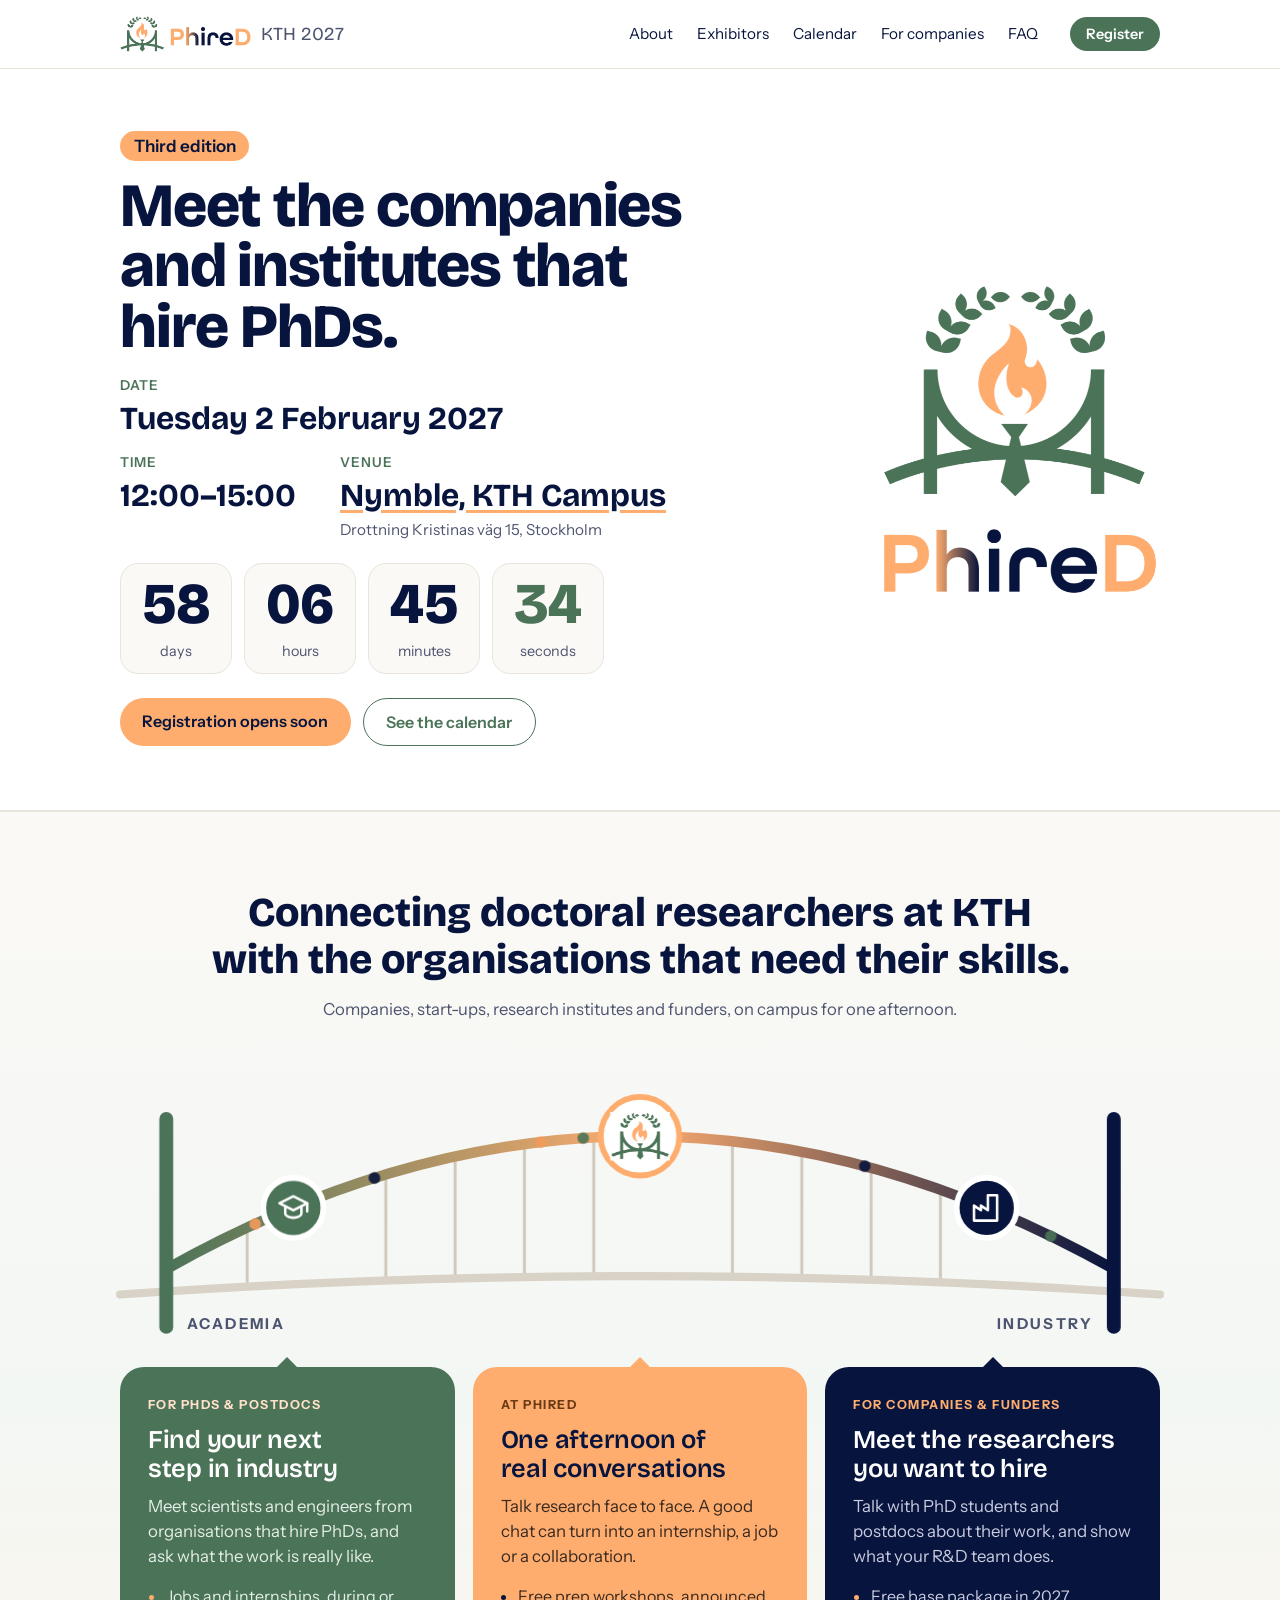
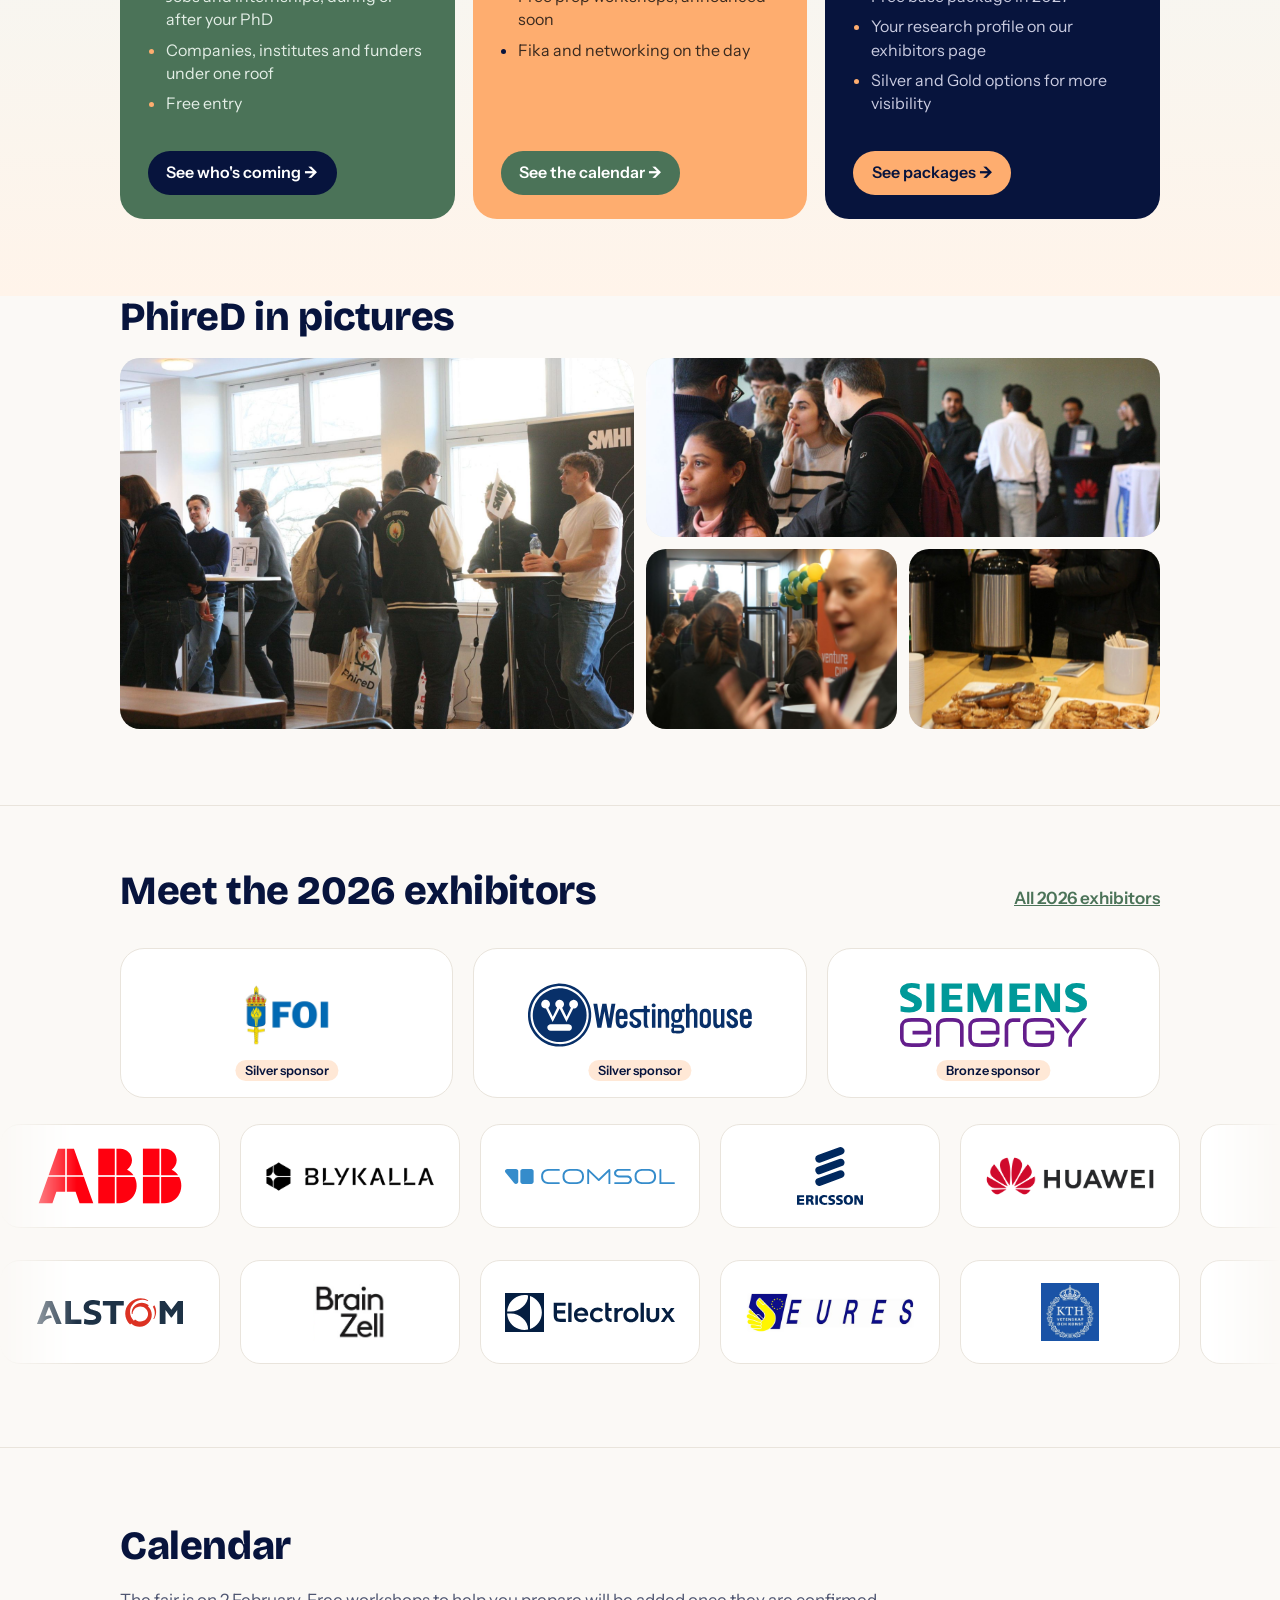
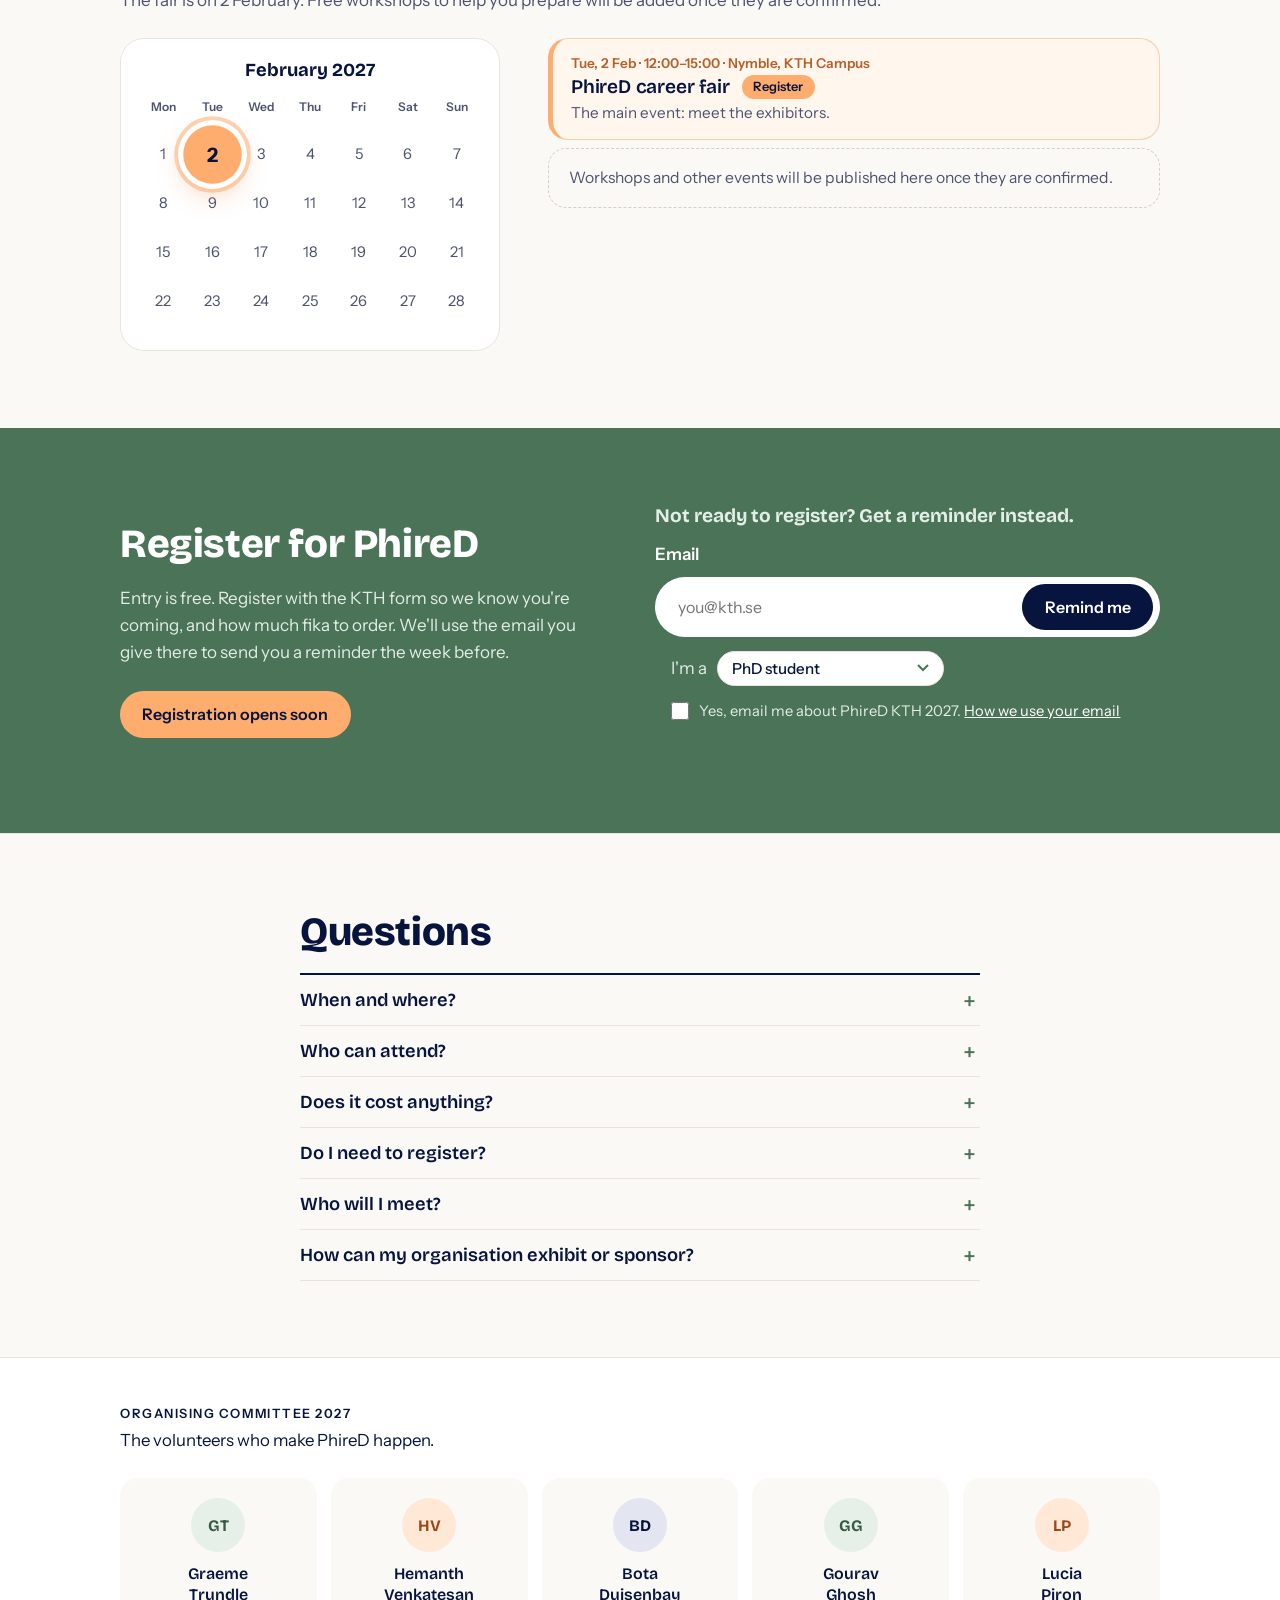
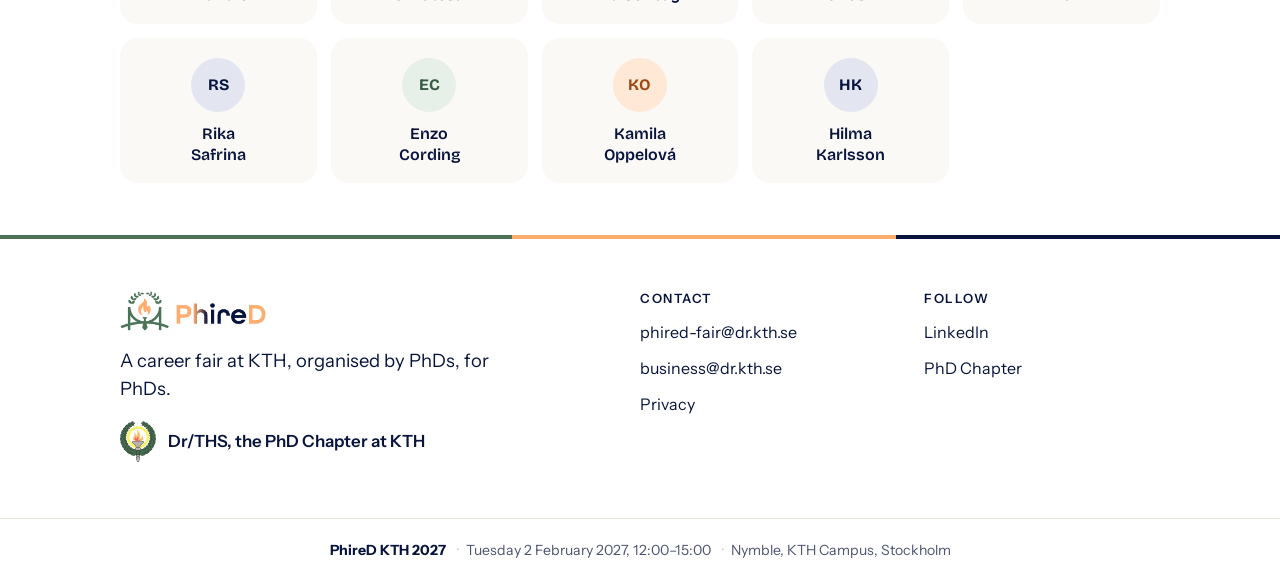
==== commit 0aea2c7d: "del red" ====
--- a/index.html
+++ b/index.html
@@ -18,7 +18,7 @@
   <link rel="icon" href="images/brand/favicon.png" type="image/png">
   <link rel="apple-touch-icon" href="images/brand/apple-touch-icon.png">
   <link rel="preload" href="fonts/bricolage-grotesque.woff" as="font" type="font/woff" crossorigin>
-  <link rel="stylesheet" href="style/style.css?v=20261123-2">
+  <link rel="stylesheet" href="style/style.css?v=20261123-3">
 </head>
 <body id="top">
   <a class="skip-link" href="#main">Skip to content</a>
@@ -315,7 +315,7 @@
     </div>
   </footer>
 
-  <script src="data/companies.js?v=20261123-2"></script>
-  <script src="js/site.js?v=20261123-2"></script>
+  <script src="data/companies.js?v=20261123-3"></script>
+  <script src="js/site.js?v=20261123-3"></script>
 </body>
 </html>
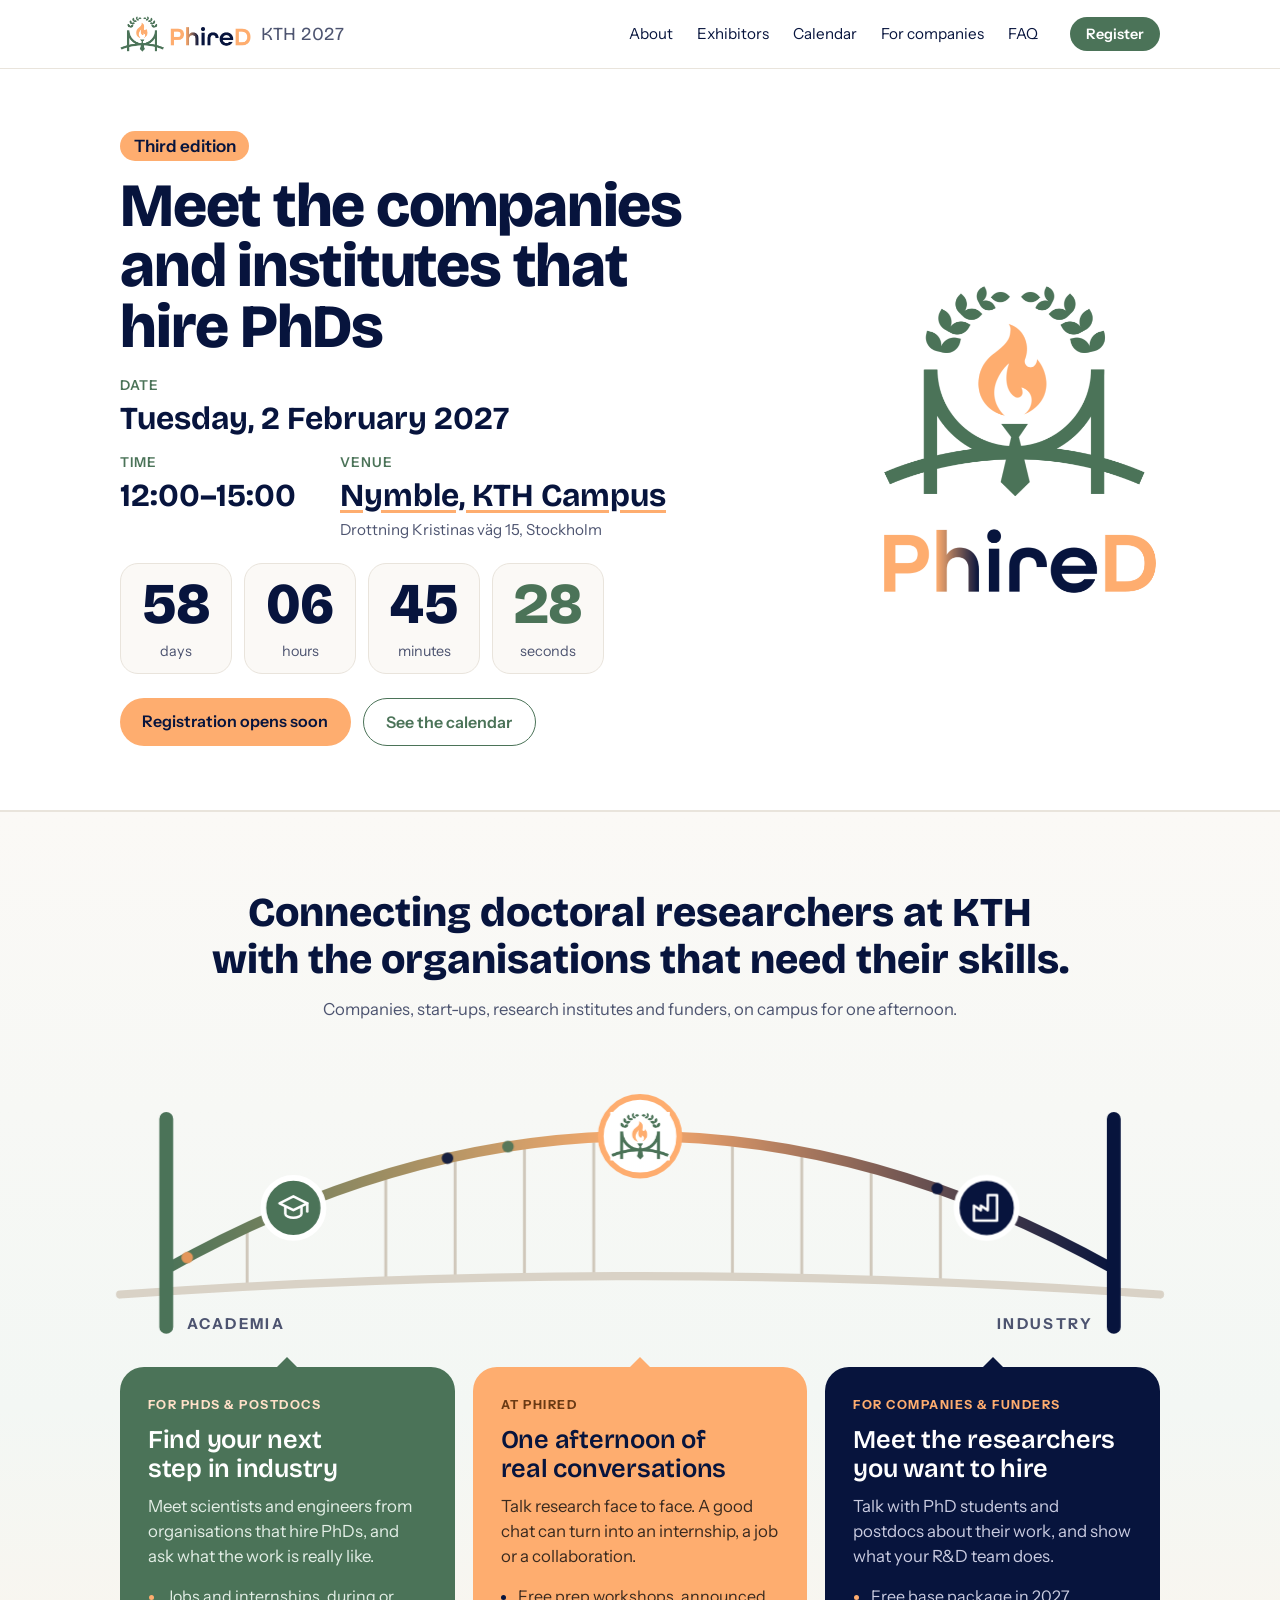
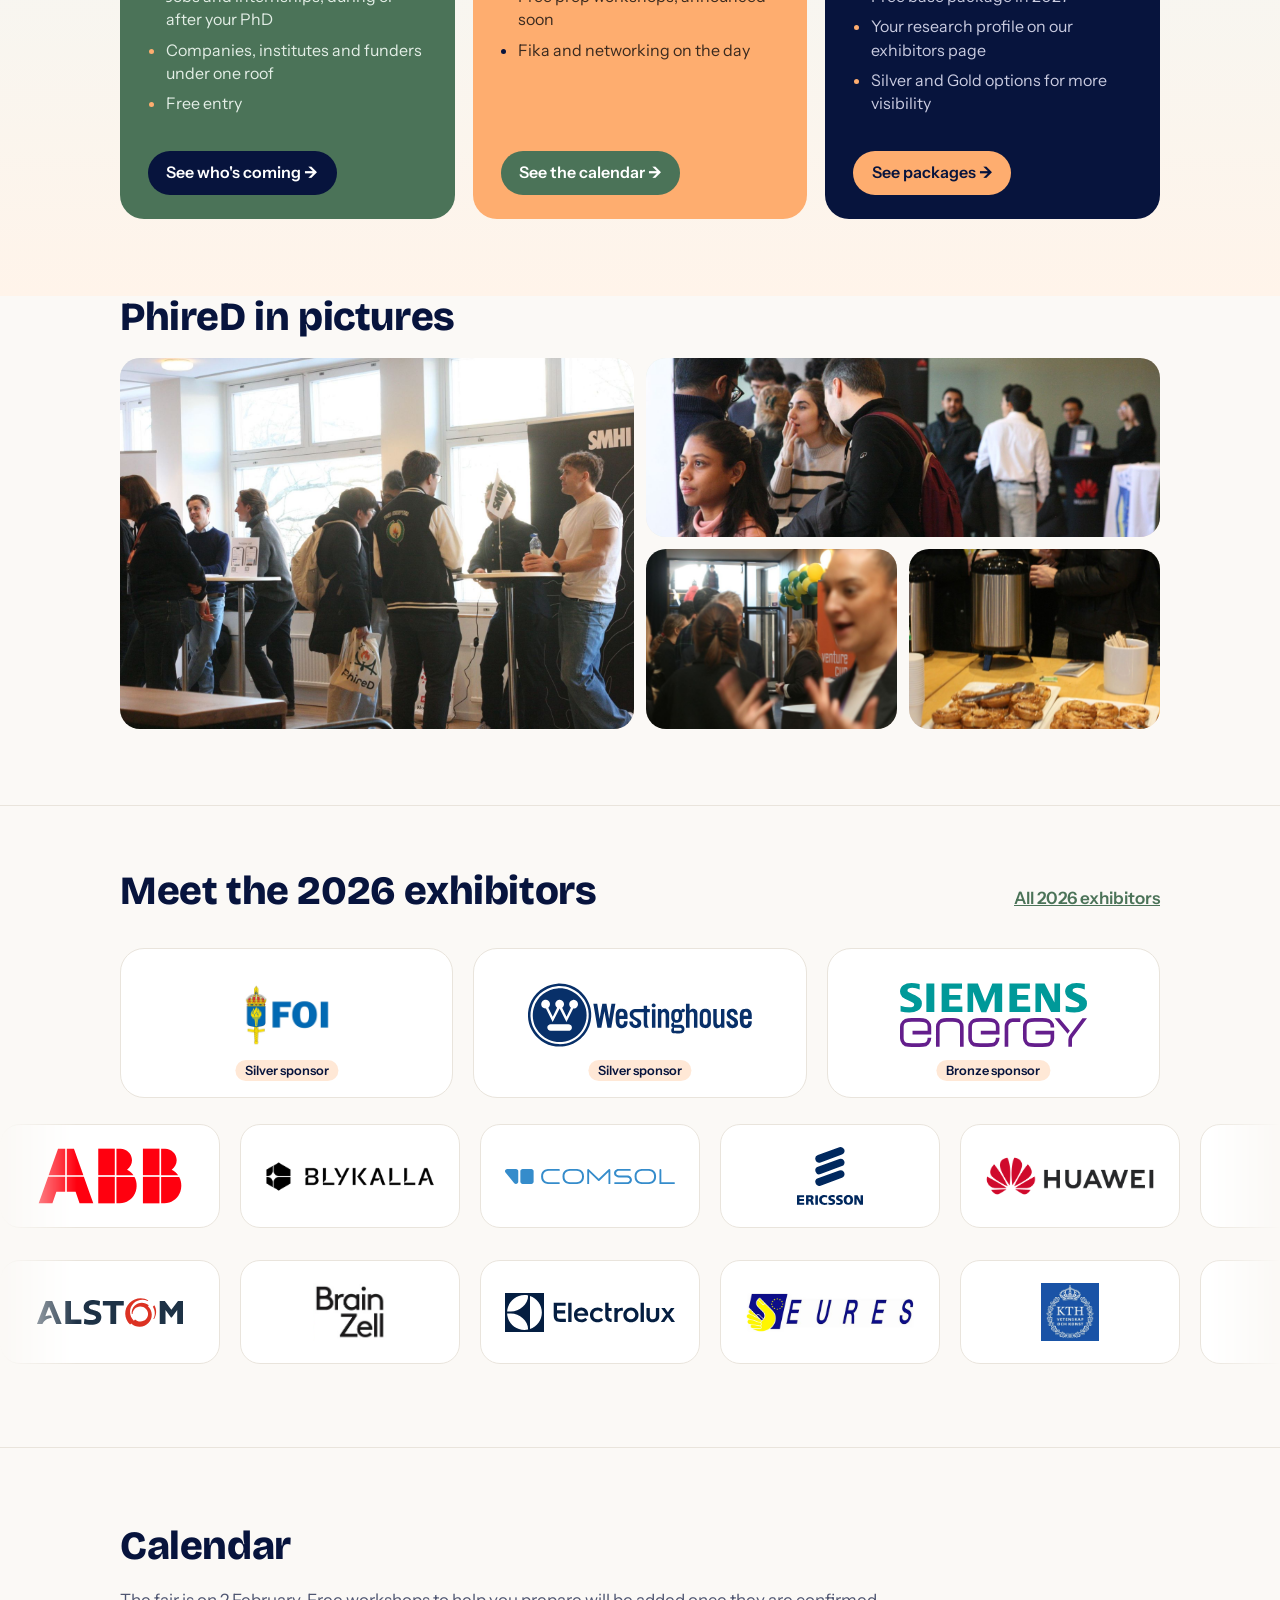
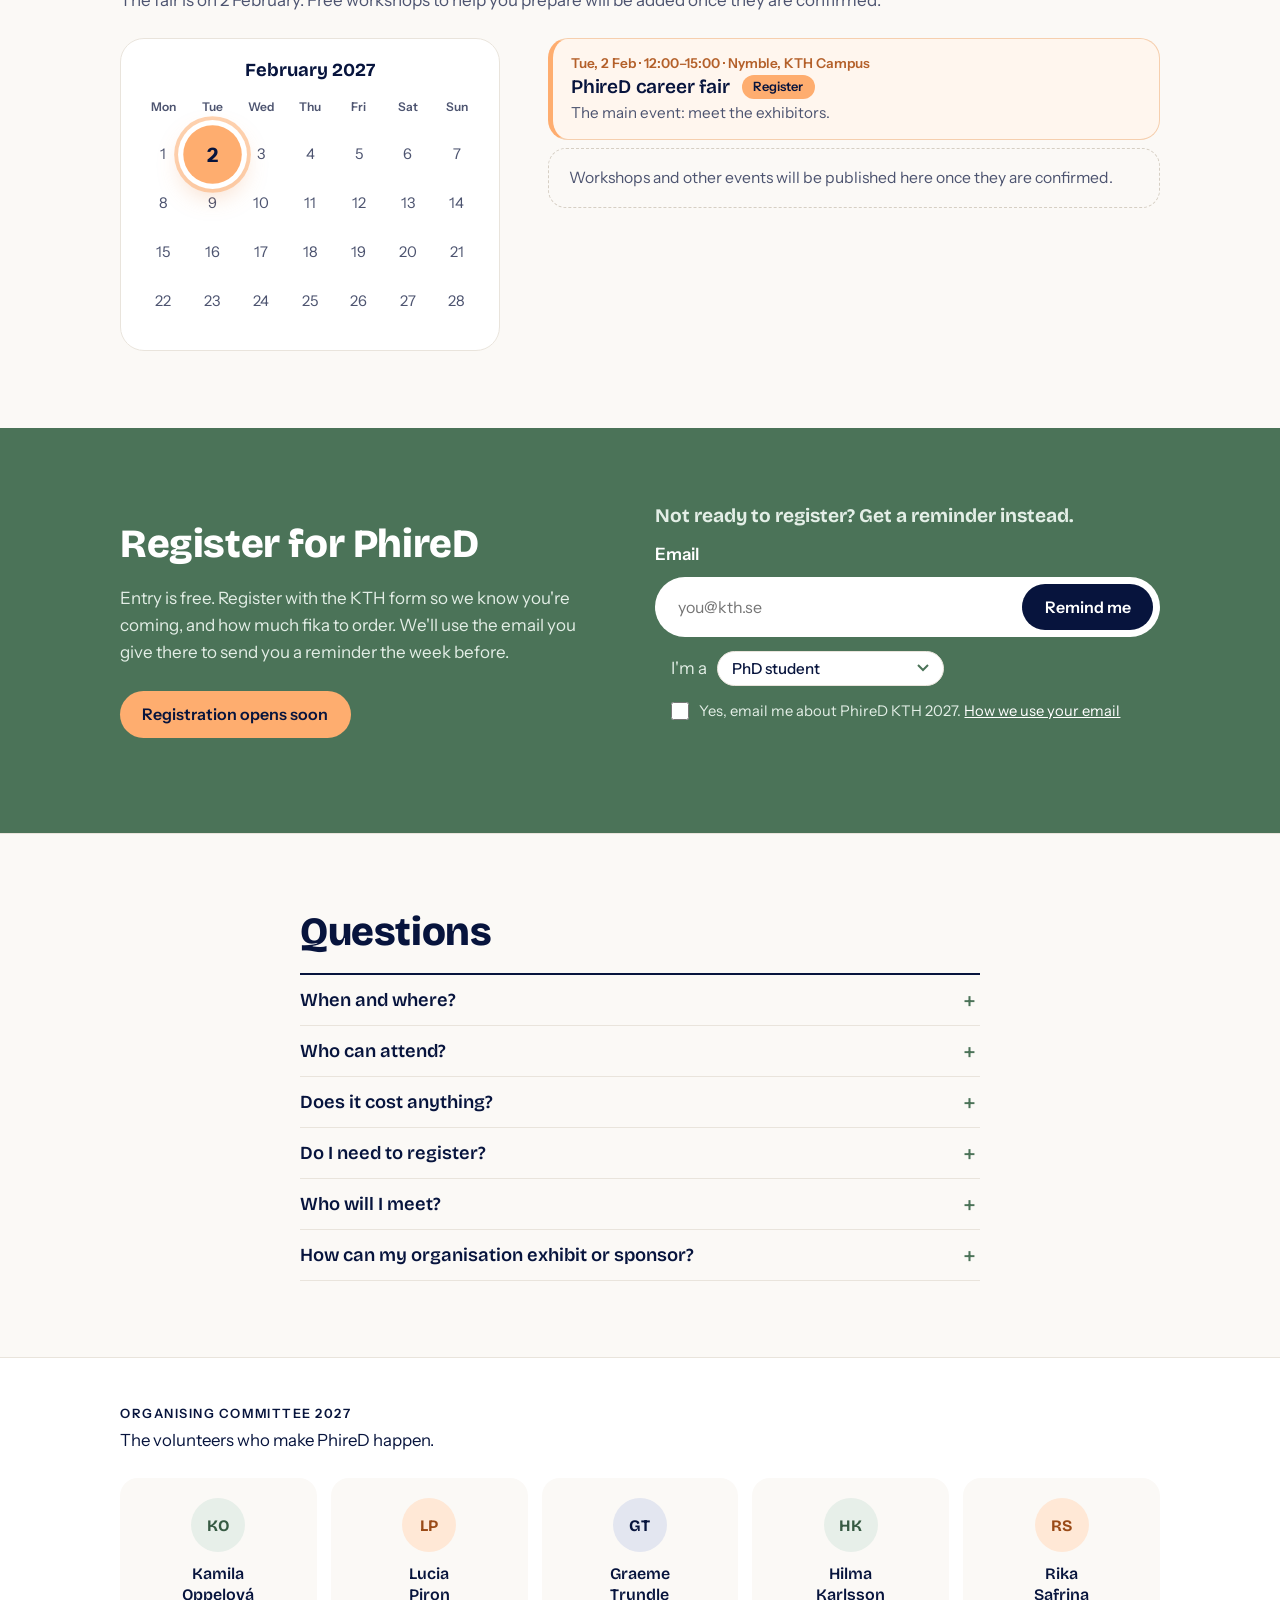
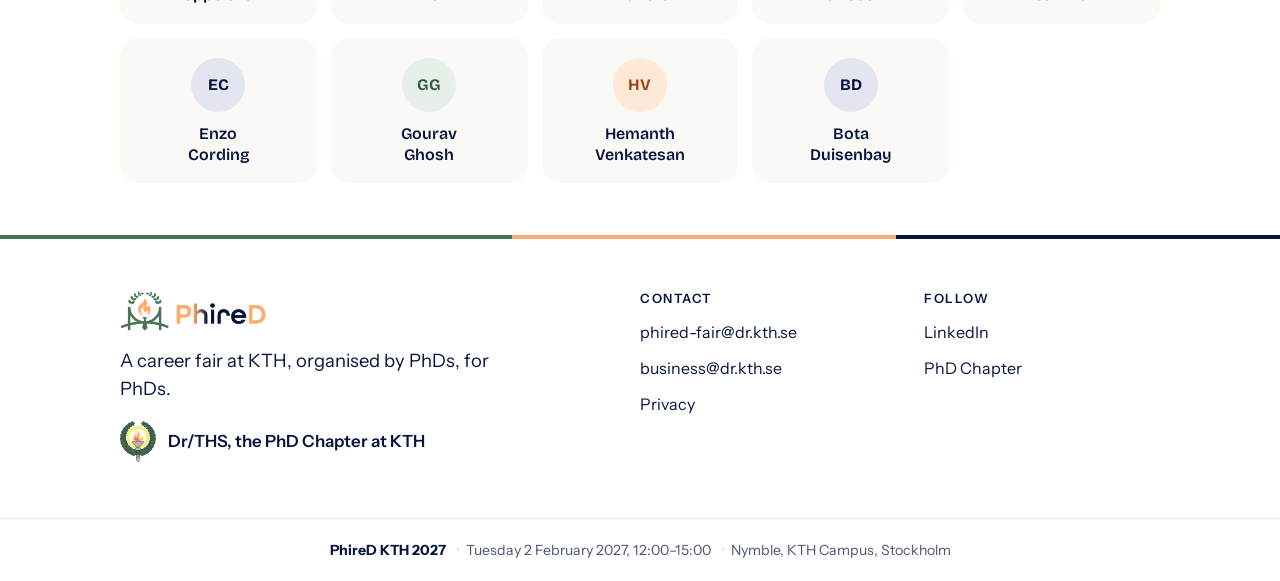
==== commit 9721b644: "minor changes" ====
--- a/index.html
+++ b/index.html
@@ -47,12 +47,12 @@
       <div class="wrap hero-inner">
         <div class="hero-copy">
           <p class="hero-chip"><span class="chip">Third edition</span></p>
-          <h1>Meet the companies and institutes that hire&nbsp;PhDs.</h1>
+          <h1>Meet the companies and institutes that hire&nbsp;PhDs</h1>
 
           <dl class="event-facts">
             <div>
               <dt>Date</dt>
-              <dd><time datetime="2027-02-02">Tuesday 2 February 2027</time></dd>
+              <dd><time datetime="2027-02-02">Tuesday, 2 February 2027</time></dd>
             </div>
             <div>
               <dt>Time</dt>
